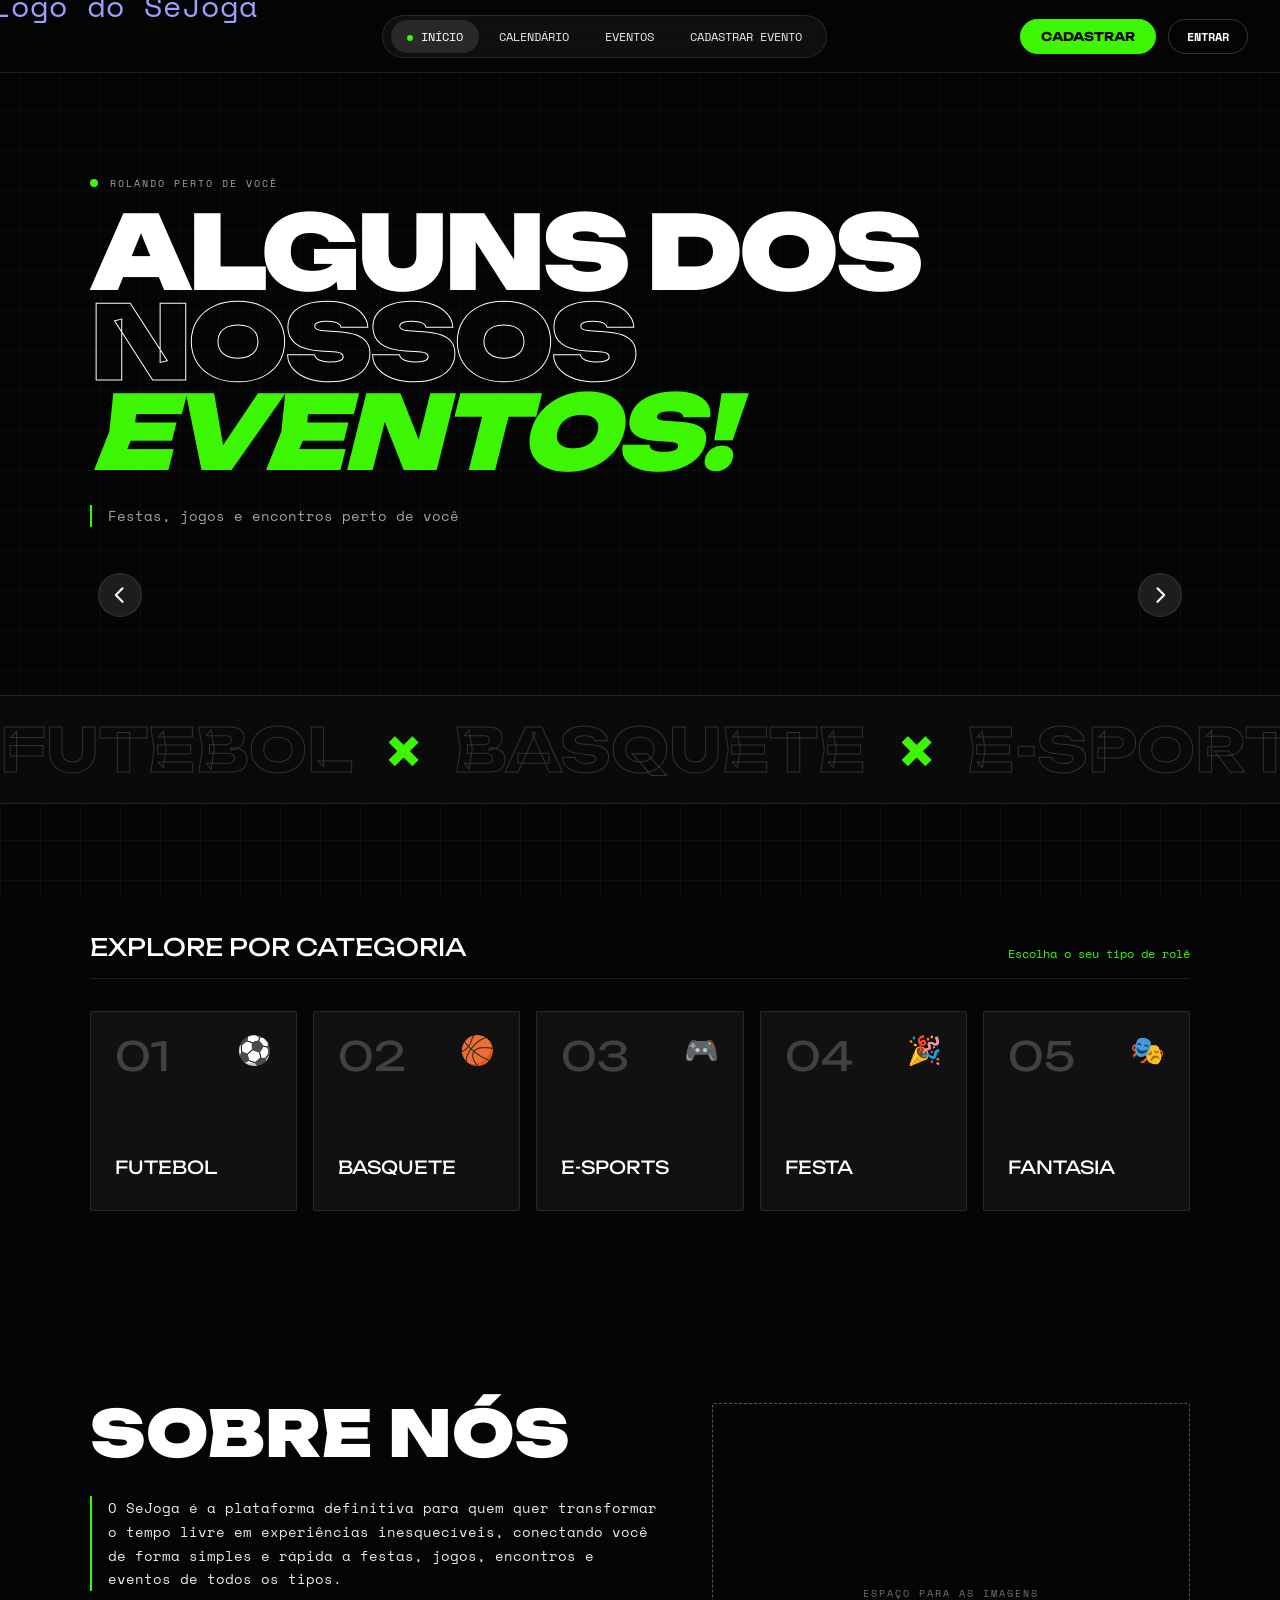
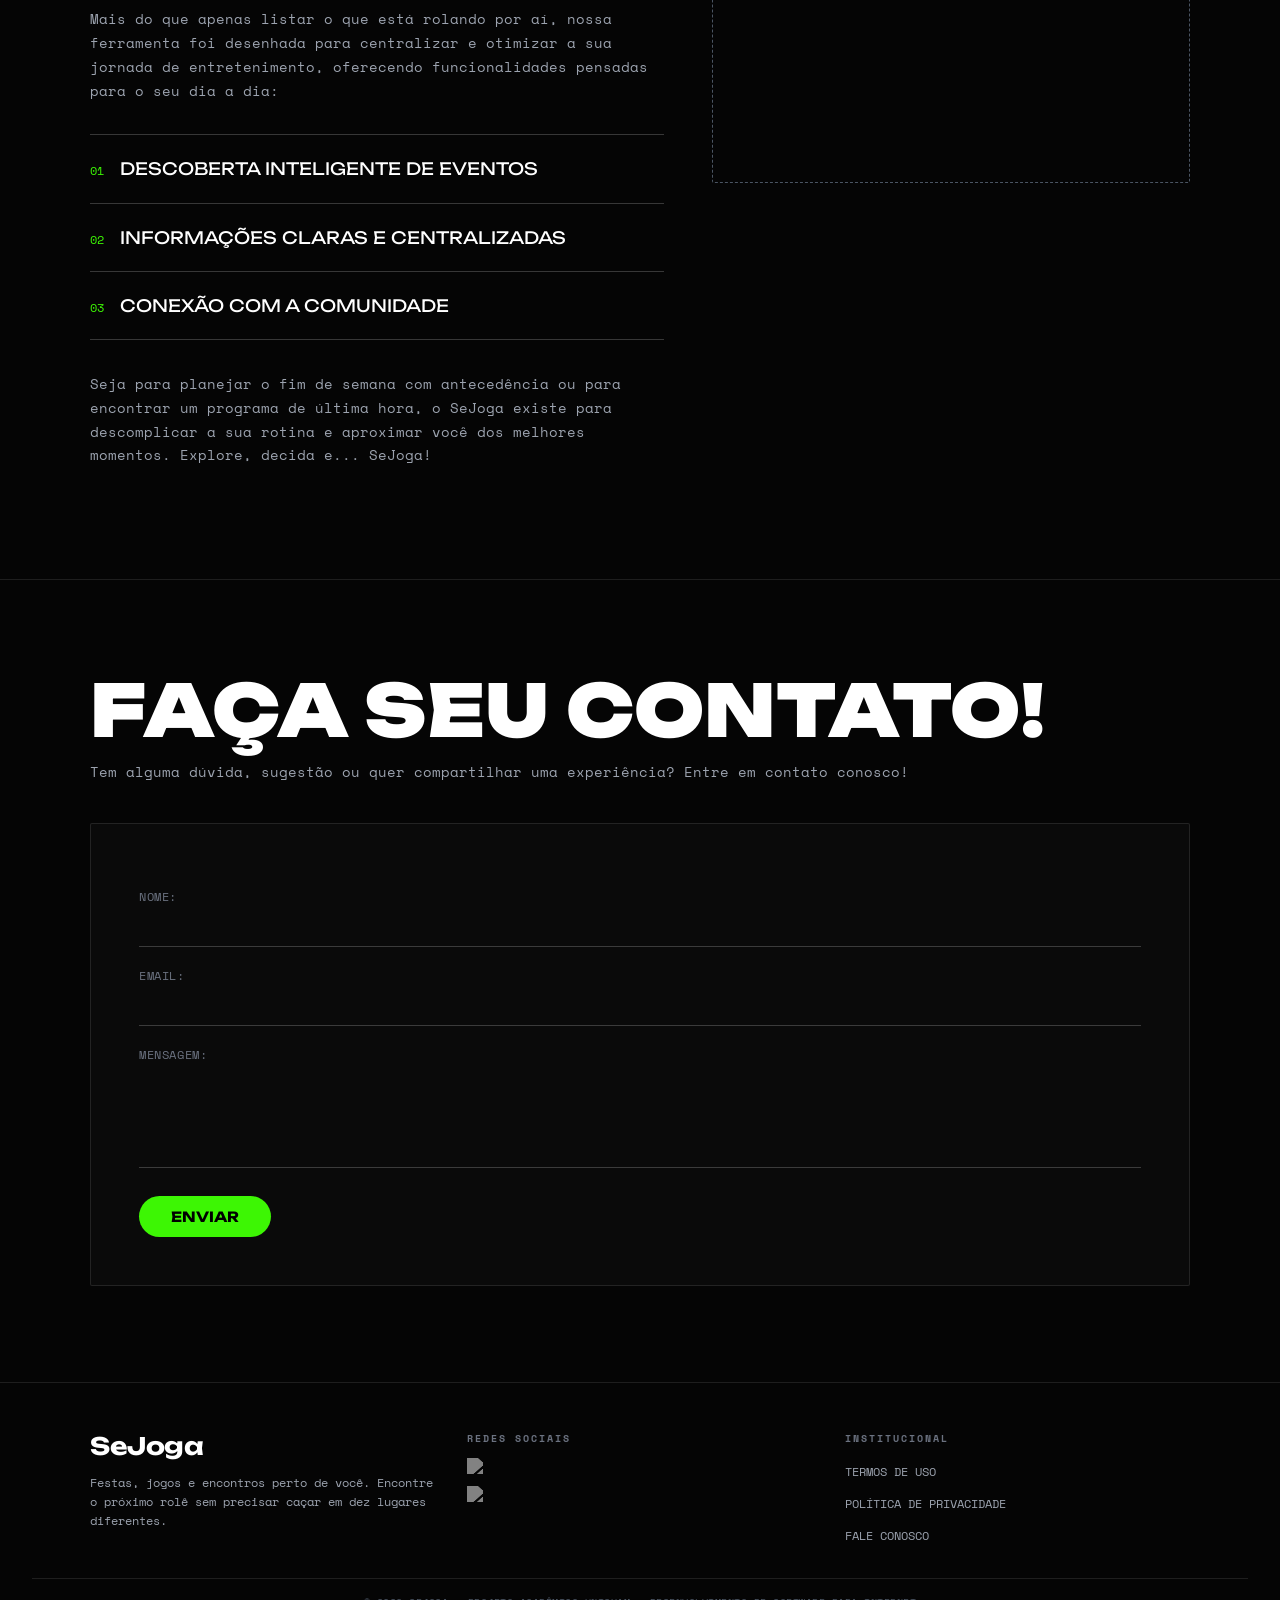
==== index.html @ e760cb9f "First commit" ====
<!DOCTYPE html>
<html lang="pt-BR">
<head>
    <meta charset="UTF-8">
    <meta name="viewport" content="width=device-width, initial-scale=1.0">
    <!-- Fontes do Design System: Unbounded (títulos) e Space Mono (texto) -->
    <link rel="preconnect" href="https://fonts.googleapis.com">
    <link rel="preconnect" href="https://fonts.gstatic.com" crossorigin>
    <link href="https://fonts.googleapis.com/css2?family=Space+Mono:ital,wght@0,400;0,700;1,400&family=Unbounded:wght@400;700;900&display=swap" rel="stylesheet">
    <link rel="stylesheet" href="css/style.css">
    <link rel="icon" href="assets/logo/favicon-sj.png" type="image/png">
    <!-- tema.js no <head>: aplica o tema escolhido antes da página aparecer -->
    <script src="js/tema.js"></script>
    <title>SeJoga</title>
</head>
<body>

<!-- CABEÇALHO — o mesmo em todas as páginas -->
<header class="cabecalho">

    <a href="index.html" class="logo">
        <img src="assets/logo/logo.png" alt="Logo do SeJoga">
    </a>

    <nav class="menu" aria-label="Principal">
        <ul class="menu">
            <li><a href="index.html" class="ativo" aria-current="page">Início</a></li>
            <li><a href="calendario.html">Calendário</a></li>
            <li><a href="eventos.html" data-precisa-login>Eventos</a></li>
            <li><a href="cadastro-evento.html" data-precisa-login>Cadastrar Evento</a></li>
        </ul>
    </nav>

    <!-- Visitante: estes dois botões. Logado: o cabecalho.js esconde
         os dois e monta o sininho e o menu do usuário no lugar. -->
    <div class="acoes-cabecalho">
        <a href="cadastro.html" class="botao-cadastro" data-sessao="deslogado">Cadastrar</a>
        <a href="login.html" class="botao-entrar" data-sessao="deslogado">Entrar</a>
    </div>

</header>

<main>

    <!-- 1. EVENTOS — agora a primeira coisa que se vê -->
    <section class="secao-eventos">

        <div class="titulo-secao">
            <!-- Sobretítulo do DS: o ponto verde pulsa como "ao vivo" -->
            <span class="sobretitulo">
                <span class="ponto-pulso" aria-hidden="true"></span>
                Rolando perto de você
            </span>
            <!-- .contorno = palavra vazada; .destaque = palavra no acento -->
            <h1>Alguns dos <span class="contorno">nossos</span> <span class="destaque">eventos!</span></h1>
            <p class="subtitulo">Festas, jogos e encontros perto de você</p>
        </div>

        <div class="carrossel-eventos">
            <button class="seta seta-esquerda" aria-label="Evento anterior">
                <svg viewBox="0 0 24 24" aria-hidden="true">
                    <path d="M15 4 L7 12 L15 20" fill="none" stroke="currentColor" stroke-width="2.5" stroke-linecap="round" stroke-linejoin="round"/>
                </svg>
            </button>

            <!-- Os cards são montados pelo js/home/destaques.js,
                 a partir da lista única do js/eventos.js. -->
            <div class="trilho-eventos"></div>

            <button class="seta seta-direita" aria-label="Próximo evento">
                <svg viewBox="0 0 24 24" aria-hidden="true">
                    <path d="M9 4 L17 12 L9 20" fill="none" stroke="currentColor" stroke-width="2.5" stroke-linecap="round" stroke-linejoin="round"/>
                </svg>
            </button>
        </div>
    </section>


    <!-- FAIXA ROLANTE (marquee do Design System). Só decoração:
         aria-hidden esconde do leitor de tela, que leria as palavras
         duas vezes. O conteúdo está REPETIDO de propósito — o CSS
         anda metade da largura e recomeça, e como as duas metades
         são iguais, o recomeço fica invisível. -->
    <div class="faixa-rolante" aria-hidden="true">
        <div class="faixa-rolante-trilho">
            <span>Futebol</span><span class="faixa-x">×</span>
            <span>Basquete</span><span class="faixa-x">×</span>
            <span>E-sports</span><span class="faixa-x">×</span>
            <span>Festa</span><span class="faixa-x">×</span>
            <span>Fantasia</span><span class="faixa-x">×</span>
            <span>Futebol</span><span class="faixa-x">×</span>
            <span>Basquete</span><span class="faixa-x">×</span>
            <span>E-sports</span><span class="faixa-x">×</span>
            <span>Festa</span><span class="faixa-x">×</span>
            <span>Fantasia</span><span class="faixa-x">×</span>
        </div>
    </div>


    <!-- 2. CATEGORIAS — cada cartão abre a página Eventos já filtrada.
         data-precisa-login: visitante recebe o convite de login e,
         depois de entrar, cai direto na categoria que escolheu. -->
    <section class="secao-categorias">

        <div class="titulo-secao">
            <h2>Explore por categoria</h2>
            <p class="subtitulo">Escolha o seu tipo de rolê</p>
        </div>

        <ul class="grade-categorias">
            <li>
                <a href="eventos.html?categoria=futebol" class="cartao-categoria" data-precisa-login>
                    <span class="icone-categoria" aria-hidden="true">⚽</span>
                    <strong>Futebol</strong>
                    <span class="qtd-categoria" data-contar-categoria="futebol"></span>
                </a>
            </li>
            <li>
                <a href="eventos.html?categoria=basquete" class="cartao-categoria" data-precisa-login>
                    <span class="icone-categoria" aria-hidden="true">🏀</span>
                    <strong>Basquete</strong>
                    <span class="qtd-categoria" data-contar-categoria="basquete"></span>
                </a>
            </li>
            <li>
                <a href="eventos.html?categoria=e-sport" class="cartao-categoria" data-precisa-login>
                    <span class="icone-categoria" aria-hidden="true">🎮</span>
                    <strong>E-sports</strong>
                    <span class="qtd-categoria" data-contar-categoria="e-sport"></span>
                </a>
            </li>
            <li>
                <a href="eventos.html?categoria=festa" class="cartao-categoria" data-precisa-login>
                    <span class="icone-categoria" aria-hidden="true">🎉</span>
                    <strong>Festa</strong>
                    <span class="qtd-categoria" data-contar-categoria="festa"></span>
                </a>
            </li>
            <li>
                <a href="eventos.html?categoria=fantasia" class="cartao-categoria" data-precisa-login>
                    <span class="icone-categoria" aria-hidden="true">🎭</span>
                    <strong>Fantasia</strong>
                    <span class="qtd-categoria" data-contar-categoria="fantasia"></span>
                </a>
            </li>
        </ul>
    </section>


    <!-- 3. SOBRE NÓS — texto à esquerda, imagens à direita -->
    <section class="secao-sobre">
        <div class="sobre-conteudo">

            <div class="sobre-texto">
                <h2>Sobre Nós</h2>
                <p>O SeJoga é a plataforma definitiva para quem quer transformar o tempo livre em experiências inesquecíveis, conectando você de forma simples e rápida a festas, jogos, encontros e eventos de todos os tipos.</p>
                <p>Mais do que apenas listar o que está rolando por aí, nossa ferramenta foi desenhada para centralizar e otimizar a sua jornada de entretenimento, oferecendo funcionalidades pensadas para o seu dia a dia:</p>
                <ul>
                    <li tabindex="0">
                        <strong>Descoberta Inteligente de Eventos</strong>
                        <span>Navegue por um catálogo completo e atualizado em tempo real. Filtre as opções por categoria (como festas, campeonatos ou encontros), localização e data para encontrar exatamente o que combina com o seu estilo.</span>
                    </li>
                    <li tabindex="0">
                        <strong>Informações Claras e Centralizadas</strong>
                        <span>Diga adeus à maratona de buscas em diferentes redes sociais. Reunimos em um só lugar tudo o que você precisa saber: horários, locais, descrições detalhadas, atrações e links diretos para ingressos ou inscrições.</span>
                    </li>
                    <li tabindex="0">
                        <strong>Conexão com a Comunidade</strong>
                        <span>Encontre eventos que conversam com os seus interesses e descubra o que o seu grupo ou a sua região estão movimentando.</span>
                    </li>
                </ul>
                <p>Seja para planejar o fim de semana com antecedência ou para encontrar um programa de última hora, o SeJoga existe para descomplicar a sua rotina e aproximar você dos melhores momentos. Explore, decida e... SeJoga!</p>
            </div>

            <!-- ESPAÇO DAS IMAGENS. Enquanto estiver vazio, o CSS desenha
                 uma moldura tracejada (seletor :empty). Para usar, coloque
                 as imagens aqui dentro, por exemplo:
                 <img src="assets/sobre/sobre-1.png" alt="Descreva a imagem">
                 A moldura some sozinha. Atenção: para o :empty funcionar,
                 não pode haver NADA entre as tags, nem espaço. -->
            <div class="sobre-midia"></div>

        </div>
    </section>


    <!-- 4. CONTATO -->
    <section class="secao-contato">
        <h2>Faça seu contato!</h2>
        <p>Tem alguma dúvida, sugestão ou quer compartilhar uma experiência? Entre em contato conosco!</p>
        <form id="form-contato" action="#" method="post">
            <label for="nome">Nome:</label>
            <input type="text" id="nome" name="nome" required>

            <label for="email">Email:</label>
            <input type="email" id="email" name="email" required>

            <label for="mensagem">Mensagem:</label>
            <textarea id="mensagem" name="mensagem" rows="4" required></textarea>

            <button type="submit">Enviar</button>
            <p class="aviso-form" id="aviso-form" role="status"></p>
        </form>
    </section>
</main>

<footer class="rodape">
    <div class="rodape-conteudo">
        <div class="rodape-coluna">
            <h3>SeJoga</h3>
            <p>Festas, jogos e encontros perto de você. Encontre o próximo rolê sem precisar caçar em dez lugares diferentes.</p>
        </div>

        <nav class="rodape-coluna">
            <h3>Redes Sociais</h3>
            <ul>
                <li>
                    <a href="https://www.instagram.com/se.jogaaa/">
                        <img src="img/icons/instagram.png" alt="Instagram">
                    </a>
                </li>
                <li>
                    <a href="https://x.com/sejogaaaa">
                        <img src="img/icons/twitter.png" alt="Twitter">
                    </a>
                </li>
            </ul>
        </nav>

        <nav class="rodape-coluna">
            <h3>Institucional</h3>
            <ul>
                <li><a href="#">Termos de Uso</a></li>
                <li><a>Política de Privacidade</a></li>
                <li><a href="#">Fale Conosco</a></li>
            </ul>
        </nav>
    </div>

    <div class="rodape-base">
        <p>© 2026 SeJoga — Projeto acadêmico UNISUAM · Desenvolvimento de Software para Internet</p>
    </div>
</footer>

<!-- Confirmação do formulário de contato. O convite de login
     (#modal-conta) não precisa estar aqui: o auth.js cria sozinho. -->
<div class="modal" id="modal-contato">
    <div class="modal-caixa" role="dialog" aria-modal="true" aria-labelledby="modal-contato-titulo">
        <button type="button" class="modal-fechar" aria-label="Fechar">&times;</button>
        <h2 id="modal-contato-titulo">Mensagem enviada!</h2>
        <p id="modal-contato-texto"></p>

        <div class="modal-acoes">
            <!-- data-fechar-modal: o ui.js fecha o modal ao clicar -->
            <button type="button" class="botao-cadastro" data-fechar-modal>OK</button>
        </div>
    </div>
</div>

<!-- A ordem importa: cada arquivo usa funções dos anteriores.
     O destaques.js monta os cards que o carrossel.js precisa encontrar. -->
<script src="js/storage.js"></script>
<script src="js/ui.js"></script>
<script src="js/auth.js"></script>
<script src="js/eventos.js"></script>
<script src="js/cabecalho.js"></script>
<script src="js/home/destaques.js"></script>
<script src="js/home/carrossel.js"></script>
<script src="js/home/contato.js"></script>
</body>
</html>
---- css/style.css ----
/* ============================================
   SEJOGA — Estilos globais
   Design System aplicado: YOZELEN (creative-event-13).
   Fundo quase preto, um único acento neon (#3DF604), títulos em
   Unbounded (display, caixa alta) e texto em Space Mono (mono).
   Cantos quase retos (2px) em blocos e "pílulas" em botões.
   Toda página importa este arquivo.
   ============================================ */

/* RESET — zera as opiniões padrão do navegador */
* {
    margin: 0;
    padding: 0;
    box-sizing: border-box;
}

/* TOKENS — todas as cores, fontes e raios do site moram aqui.
   :root significa "o topo do documento", então estas variáveis
   ficam disponíveis em qualquer regra de qualquer arquivo.

   O Design System é escuro, então o :root guarda o TEMA ESCURO,
   que é o padrão. O tema claro (Desafio Plus) só troca os valores
   lá embaixo, em html[data-tema="claro"]. Nenhuma regra usa cor
   fixa: por isso a troca de tema funciona no site inteiro. */
:root {
    /* Acento — a única cor "de marca" do DS */
    --acento:          #3DF604;   /* preenchimentos: botões, hover, seleção */
    --acento-texto:    #3DF604;   /* o acento usado como COR DE TEXTO */
    --sobre-acento:    #000000;   /* texto em cima do acento */

    /* Superfícies — a elevação é dada pela claridade, não por sombra */
    --fundo:            #050505;  /* página */
    --faixa:            #0A0A0A;  /* faixas, modais, formulários */
    --superficie:       #111111;  /* cards */
    --superficie-hover: #1A1A1A;  /* card com o mouse em cima */

    /* Texto */
    --texto-forte:   #FFFFFF;     /* títulos */
    --texto:         #EAEAEA;     /* corpo */
    --texto-suave:   #9CA3AF;     /* parágrafos secundários, legendas */
    --texto-apagado: #6B7280;     /* rótulos, ícones */
    --texto-mudo:    #4B5563;     /* avisos legais */

    /* Linhas e vidro */
    --borda:       rgba(255, 255, 255, 0.10);
    --borda-forte: rgba(255, 255, 255, 0.20);
    --grafite:     #333333;       /* contorno de texto, barra de rolagem */
    --vidro:       rgba(255, 255, 255, 0.05);
    --vidro-forte: rgba(255, 255, 255, 0.10);
    --grade:       rgba(255, 255, 255, 0.03);  /* linhas da textura de fundo */

    /* "Inverso": o hover do botão principal e dos chips.
       No escuro é branco; no claro, preto. */
    --inverso:       #FFFFFF;
    --sobre-inverso: #000000;

    /* Véu por cima das fotos de fundo, para o texto aparecer */
    --veu-topo:  rgba(5, 5, 5, 0.78);
    --veu-base:  rgba(5, 5, 5, 0.96);

    /* Sinalização de evento — as 4 cores de status.
       O verde de "disponível" é o próprio acento do DS. */
    --status-disponivel: #3DF604;
    --status-perto:      #FACC15;   /* amarelo */
    --status-esgotado:   #FF5A5A;   /* vermelho */
    --status-realizado:  #6B7280;   /* cinza */

    /* Tipografia */
    --fonte-display: 'Unbounded', 'Arial Black', sans-serif;
    --fonte-texto:   'Space Mono', ui-monospace, 'Courier New', monospace;

    /* Raios: 2px nos blocos, pílula nos botões */
    --raio:        2px;
    --raio-pilula: 999px;

    /* Textura quadriculada do DS (linhas de 1px a cada 40px).
       Guardada numa variável porque é usada em várias seções,
       sempre como PRIMEIRA camada do background-image. */
    --textura-grade:
        linear-gradient(to right, var(--grade) 1px, transparent 1px),
        linear-gradient(to bottom, var(--grade) 1px, transparent 1px);

    /* Camada que tira a cor das fotos de fundo (o "saturate-0" do DS).
       Sozinha é só preto; o truque é o background-blend-mode:
       saturation nela, que pega a saturação do preto (zero) e aplica
       na foto de baixo — a foto fica em preto e branco. Assim as
       fotos roxas não brigam com o acento verde. */
    --tira-cor: linear-gradient(#000000, #000000);

    /* Pede ao navegador os controles nativos escuros: barra de
       rolagem, calendário do campo de data, caixas de marcar. */
    color-scheme: dark;
}

html {
    scroll-behavior: smooth;
}

body {
    background-color: var(--fundo);
    background-image: var(--textura-grade);
    background-size: 40px 40px;
    background-attachment: fixed;
    color: var(--texto);
    font-family: var(--fonte-texto);
    -webkit-font-smoothing: antialiased;
}

/* Botões e campos não herdam a fonte sozinhos: forçamos aqui
   uma vez só, em vez de repetir em cada regra. */
button, input, textarea, select {
    font-family: inherit;
}

/* Seleção de texto e barra de rolagem no acento, como no DS. */
::selection {
    background-color: var(--acento);
    color: var(--sobre-acento);
}

::-webkit-scrollbar { width: 6px; }
::-webkit-scrollbar-track { background: var(--fundo); }
::-webkit-scrollbar-thumb { background: var(--grafite); border-radius: 3px; }
::-webkit-scrollbar-thumb:hover { background: var(--acento); }

/* Foco visível para quem navega pelo teclado — o DS não define,
   então usamos o acento para manter a identidade. */
:focus-visible {
    outline: 2px solid var(--acento);
    outline-offset: 2px;
}


/* ===== PEÇAS REUTILIZÁVEIS DO DS ===== */

/* Sobretítulo: texto minúsculo, espaçado, com o ponto que pulsa
   (o "System Online" do DS). */
.sobretitulo {
    display: inline-flex;
    align-items: center;
    gap: 12px;
    margin-bottom: 16px;
    font-size: 10px;
    text-transform: uppercase;
    letter-spacing: 0.2em;
    color: var(--texto-suave);
}

.ponto-pulso {
    width: 8px;
    height: 8px;
    border-radius: 50%;
    background-color: var(--acento);
    animation: pulso 2s cubic-bezier(0.4, 0, 0.6, 1) infinite;
}

@keyframes pulso {
    50% { opacity: 0.5; }
}

/* Palavra só com o contorno (o "Design" vazado do hero do DS). */
.contorno {
    color: transparent;
    -webkit-text-stroke: 1px var(--texto-forte);
}

/* Palavra no acento, em itálico. */
.destaque {
    color: var(--acento-texto);
    font-style: italic;
    padding-right: 0.15em;   /* o itálico "sai" da caixa; isto compensa */
}


/* ===== CABEÇALHO ===== */
/* Vidro escuro: o conteúdo passa por baixo desfocado. */
.cabecalho {
    display: flex;
    justify-content: space-between;  /* logo na esquerda, botões na direita */
    align-items: center;
    gap: 16px;
    background-color: rgba(5, 5, 5, 0.72);
    backdrop-filter: blur(12px);
    -webkit-backdrop-filter: blur(12px);
    border-bottom: 1px solid var(--borda);
    padding: 8px 32px;
    position: sticky;
    top: 0;
    z-index: 50;
}

.acoes-cabecalho {
    display: flex;
    align-items: center;   /* sem isto os itens esticam até a altura do mais alto */
    gap: 12px;
}

.logo {
    display: flex;
    align-items: center;
    text-decoration: none;
}

/* O PNG da logo tem muita margem transparente; o scale compensa. */
.logo img {
    height: 56px;
    width: auto;
    display: block;
    transform: scale(1.9);
}

/* A classe .menu está no <nav> E no <ul>. As regras de layout valem
   para os dois; a "pílula de vidro" só para o <ul>, senão teríamos
   uma pílula dentro da outra. */
.menu {
    display: flex;
    list-style: none;   /* tira as bolinhas da lista */
}

ul.menu {
    gap: 4px;
    padding: 4px 8px;
    background-color: var(--vidro);
    backdrop-filter: blur(12px);
    -webkit-backdrop-filter: blur(12px);
    border: 1px solid var(--borda);
    border-radius: var(--raio-pilula);
}

.menu a {
    display: block;
    padding: 8px 16px;
    border-radius: var(--raio-pilula);
    color: var(--texto);
    font-size: 12px;
    text-transform: uppercase;
    text-decoration: none;
    white-space: nowrap;
    transition: background-color 0.15s, color 0.15s;
}

/* Página atual: vidro mais forte e um pontinho no acento. */
.menu a.ativo {
    background-color: var(--vidro-forte);
    color: var(--texto-forte);
}

.menu a.ativo::before {
    content: "";
    display: inline-block;
    width: 6px;
    height: 6px;
    margin-right: 8px;
    border-radius: 50%;
    background-color: var(--acento);
    vertical-align: middle;
}

/* Hover do DS: a pílula enche de acento. */
.menu a:hover {
    background-color: var(--acento);
    color: var(--sobre-acento);
}

.menu a:hover::before {
    background-color: var(--sobre-acento);
}


/* ===== BOTÕES ===== */

/* "Outline CTA" do DS: pílula vazada que enche de acento no hover. */
.botao-entrar {
    display: inline-flex;
    align-items: center;
    justify-content: center;
    gap: 8px;
    padding: 8px 18px;
    border: 1px solid var(--borda-forte);
    border-radius: var(--raio-pilula);
    background-color: transparent;
    color: var(--texto-forte);
    font-size: 12px;
    font-weight: bold;
    text-transform: uppercase;
    text-decoration: none;
    cursor: pointer;
    transition: background-color 0.15s, color 0.15s, border-color 0.15s;
}

.botao-entrar:hover {
    background-color: var(--acento);
    border-color: var(--acento);
    color: var(--sobre-acento);
}

/* "Primary" do DS: pílula cheia de acento, fonte display, e no
   hover vira branca (o "inverso"). */
.botao-cadastro {
    display: inline-flex;
    align-items: center;
    justify-content: center;
    gap: 8px;
    padding: 9px 20px;
    border: 1px solid var(--acento);
    border-radius: var(--raio-pilula);
    background-color: var(--acento);
    color: var(--sobre-acento);
    font-family: var(--fonte-display);
    font-size: 12px;
    font-weight: 700;
    text-transform: uppercase;
    text-decoration: none;
    cursor: pointer;
    transition: background-color 0.15s, border-color 0.15s, color 0.15s;
}

.botao-cadastro:hover {
    background-color: var(--inverso);
    border-color: var(--inverso);
    color: var(--sobre-inverso);
}

/* O botão de envio dos formulários é o "Primary" em tamanho cheio.
   Uma regra só para contato, login, cadastro e perfil. */
.secao-contato button,
.caixa-login button,
.caixa-cadastro button[type="submit"] {
    align-self: flex-start;
    margin-top: 24px;
    padding: 12px 32px;
    border: none;
    border-radius: var(--raio-pilula);
    background-color: var(--acento);
    color: var(--sobre-acento);
    font-family: var(--fonte-display);
    font-size: 14px;
    font-weight: 700;
    text-transform: uppercase;
    cursor: pointer;
    transition: background-color 0.15s, color 0.15s;
}

.secao-contato button:hover,
.caixa-login button:hover,
.caixa-cadastro button[type="submit"]:hover {
    background-color: var(--inverso);
    color: var(--sobre-inverso);
}


/* ===== CAMPOS NO ESTILO DO DS =====
   O DS usa campos "sublinhados": sem caixa, só uma linha embaixo
   que acende no acento quando o campo recebe foco. Uma regra só
   para todos os formulários do site. */
.secao-contato input,
.secao-contato textarea,
.caixa-login input,
.caixa-cadastro input,
.busca-topo input,
.faixa-preco input {
    width: 100%;
    padding: 8px 0;
    border: none;
    border-bottom: 1px solid var(--borda-forte);
    border-radius: 0;
    background-color: transparent;
    color: var(--texto-forte);
    font-size: 14px;
    transition: border-color 0.15s;
}

.secao-contato textarea {
    resize: none;
}

.secao-contato input:focus,
.secao-contato textarea:focus,
.caixa-login input:focus,
.caixa-cadastro input:focus,
.busca-topo input:focus,
.faixa-preco input:focus {
    outline: none;                        /* a linha no acento já mostra o foco */
    border-bottom-color: var(--acento);
}

::placeholder {
    color: var(--texto-mudo);
    opacity: 1;
}

/* Rótulo dos campos: pequeno, caixa alta, cinza — igual ao DS. */
.secao-contato label,
.caixa-login label,
.caixa-cadastro label {
    margin-top: 16px;
    font-size: 12px;
    text-transform: uppercase;
    letter-spacing: 0.05em;
    color: var(--texto-apagado);
}


/* ===== CABEÇALHO DE SEÇÃO ===== */
/* O padrão do DS: título à esquerda, etiqueta no acento à direita,
   e uma linha fina embaixo. */
.titulo-secao {
    display: flex;
    align-items: flex-end;
    justify-content: space-between;
    flex-wrap: wrap;
    gap: 8px 24px;
    padding-bottom: 16px;
    border-bottom: 1px solid var(--borda);
}

.titulo-secao h2 {
    font-family: var(--fonte-display);
    font-weight: 400;
    font-size: 24px;
    text-transform: uppercase;
    color: var(--texto-forte);
}

.titulo-secao .subtitulo {
    font-size: 12px;
    color: var(--acento-texto);
}


/* =====  SEÇÃO EVENTOS (o "hero" da home) ===== */

/* Várias camadas de fundo. A PRIMEIRA da lista fica POR CIMA:
   textura quadriculada > véu escuro > foto. */
.secao-eventos {
    padding: 96px 32px 96px;
    background-image: var(--textura-grade),
                      linear-gradient(var(--veu-topo), var(--veu-base)),
                      var(--tira-cor),
                      url("../assets/backgrounds/fundo-eventos.jpg");
    background-size: 40px 40px, 40px 40px, cover, cover, cover;
    background-blend-mode: normal, normal, normal, saturation, normal;
    background-position: center;
    background-attachment: fixed;
}

.secao-eventos .titulo-secao,
.secao-eventos .carrossel-eventos {
    max-width: 1100px;
    margin-left: auto;
    margin-right: auto;
}

/* No hero o título não tem a linha do cabeçalho de seção. */
.secao-eventos .titulo-secao {
    display: block;
    border-bottom: none;
    margin-bottom: 48px;
}

/* Heading 1 do DS: Unbounded 900, caixa alta, entrelinha apertada.
   clamp(mínimo, ideal, máximo): cresce com a tela sem media query. */
.secao-eventos .titulo-secao h1 {
    font-family: var(--fonte-display);
    font-weight: 900;
    font-size: clamp(2.5rem, 8vw, 6.5rem);
    line-height: 0.88;
    letter-spacing: -0.04em;
    text-transform: uppercase;
    color: var(--texto-forte);
}

/* Parágrafo de apoio: linha no acento à esquerda. */
.secao-eventos .subtitulo {
    max-width: 380px;
    margin-top: 28px;
    padding-left: 16px;
    border-left: 2px solid var(--acento);
    color: var(--texto-suave);
    font-size: 14px;
    line-height: 1.6;
}


/* ===== FAIXA ROLANTE (marquee do DS) ===== */
/* O conteúdo está DUAS vezes no HTML. A animação anda metade da
   largura (-50%) e recomeça: como a segunda metade é igual à
   primeira, o recomeço não aparece — parece infinito. */
.faixa-rolante {
    overflow: hidden;
    padding: 16px 0;
    background-color: var(--faixa);
    border-top: 1px solid var(--borda);
    border-bottom: 1px solid var(--borda);
}

.faixa-rolante-trilho {
    display: flex;
    width: max-content;
    animation: rolar 20s linear infinite;
}

/* Espaço com padding-right, e não com gap: com gap a largura total
   teria um espaço a menos que o dobro da metade, e o recomeço da
   animação daria um "pulinho" visível. */
.faixa-rolante span {
    padding-right: 32px;
    font-family: var(--fonte-display);
    font-weight: 700;
    font-size: clamp(2.25rem, 5vw, 3.75rem);
    text-transform: uppercase;
    white-space: nowrap;
    color: transparent;
    -webkit-text-stroke: 1px var(--grafite);
}

.faixa-rolante .faixa-x {
    color: var(--acento-texto);
    -webkit-text-stroke: 0;
}

@keyframes rolar {
    from { transform: translateX(0); }
    to   { transform: translateX(-50%); }
}

/* Quem pediu menos movimento no sistema vê a faixa parada. */
@media (prefers-reduced-motion: reduce) {
    .faixa-rolante-trilho,
    .ponto-pulso {
        animation: none;
    }
}


/* ===== CARROSSEL DE EVENTOS ===== */
.carrossel-eventos {
    position: relative;
}

.trilho-eventos {
    display: flex;
    gap: 20px;
    overflow-x: auto;
    scroll-snap-type: x mandatory;
    scroll-behavior: smooth;
    padding: 4px 0;
    scrollbar-width: none; /* Firefox */
}

.trilho-eventos::-webkit-scrollbar {
    display: none; /* Chrome, Safari e Opera */
}

.trilho-eventos .card-evento {
    flex: 0 0 70%;
    scroll-snap-align: center;
    transform: scale(0.9);
    opacity: 0.4;
    transition: transform 0.35s, opacity 0.35s, border-color 0.35s;
}

.trilho-eventos .card-evento.ativo {
    transform: scale(1);
    opacity: 1;
    border-color: var(--acento);
}

.trilho-eventos .card-evento:first-child {
    margin-left: 15%;
}

.trilho-eventos .card-evento:last-child {
    margin-right: 15%;
}


/* ===== SETAS ===== */
/* "Glass Icon" do DS: círculo de vidro que enche de acento. */
.seta {
    position: absolute;
    top: 50%;
    transform: translateY(-50%);
    z-index: 2;
    display: flex;
    align-items: center;
    justify-content: center;
    width: 44px;
    height: 44px;
    border: 1px solid var(--borda);
    border-radius: 50%;
    background-color: var(--vidro-forte);
    backdrop-filter: blur(8px);
    -webkit-backdrop-filter: blur(8px);
    color: var(--texto-forte);
    cursor: pointer;
    transition: background-color 0.15s, color 0.15s;
}

.seta svg {
    width: 20px;
    height: 20px;
}

.seta:hover {
    background-color: var(--acento);
    border-color: var(--acento);
    color: var(--sobre-acento);
}

.seta-esquerda {
    left: 8px;
}

.seta-direita {
    right: 8px;
}


/* ===== CARD DE EVENTO (carrossel da home) ===== */

.card-evento {
    background-color: var(--superficie);
    border: 1px solid var(--borda);
    border-radius: var(--raio);
    padding: 32px;
    display: flex;
    flex-direction: column;
    gap: 8px;
}

/* "Kicker" do DS: a categoria em cima do título, no acento. */
.categoria {
    color: var(--acento-texto);
    font-size: 12px;
    font-weight: bold;
    letter-spacing: 0.1em;
    text-transform: uppercase;
}

.card-evento .titulo {
    font-family: var(--fonte-display);
    font-weight: 400;
    font-size: 30px;
    line-height: 1.1;
    text-transform: uppercase;
    color: var(--texto-forte);
}

/* Linha de metadados: caixa alta, negrito, cinza. */
.local, .data {
    color: var(--texto-apagado);
    font-size: 12px;
    font-weight: bold;
    letter-spacing: 0.05em;
    text-transform: uppercase;
}

.descricao {
    color: var(--texto-suave);
    font-size: 14px;
    line-height: 1.6;
}

.card-evento .descricao {
    margin-top: 8px;
}

/* flex-wrap: em card estreito (busca com filtros ao lado) o selo
   desce para a linha de baixo em vez de vazar para fora do card. */
.rodape-card {
    display: flex;
    flex-wrap: wrap;
    justify-content: space-between;
    align-items: center;
    gap: 10px;
    margin-top: 16px;
    padding-top: 16px;
    border-top: 1px solid var(--borda);
}

.preco {
    font-family: var(--fonte-display);
    font-weight: 700;
    color: var(--texto-forte);
    white-space: nowrap;          /* "R$ 40,00" nunca quebra no meio */
}


/* ===== SELOS DE STATUS ===== */
/* A cor do selo é CALCULADA pelo eventos.js (calcularStatusEvento)
   — nunca escrita à mão no HTML, senão desatualiza.

   No estilo do DS o selo é uma pílula vazada: a borda e o texto
   usam currentColor, então basta definir "color" em cada status e
   borda + bolinha acompanham sozinhas. */

.selo-disponivel,
.selo-perto,
.selo-esgotado,
.selo-realizado {
    display: inline-flex;
    align-items: center;
    gap: 6px;
    padding: 3px 10px;
    border: 1px solid currentColor;
    border-radius: var(--raio-pilula);
    font-size: 10px;
    font-weight: bold;
    letter-spacing: 0.1em;
    text-transform: uppercase;
    white-space: nowrap;
}

.selo-disponivel::before,
.selo-perto::before,
.selo-esgotado::before,
.selo-realizado::before {
    content: "";
    width: 6px;
    height: 6px;
    border-radius: 50%;
    background-color: currentColor;
}

.selo-disponivel { color: var(--status-disponivel); }
.selo-perto      { color: var(--status-perto); }
.selo-esgotado   { color: var(--status-esgotado); }
.selo-realizado  { color: var(--status-realizado); }


/* ===== CATEGORIAS (home) ===== */

.secao-categorias {
    padding: 128px 32px 96px;
}

.secao-categorias .titulo-secao {
    max-width: 1100px;
    margin: 0 auto 32px;
}

/* auto-fit + minmax: cinco colunas no computador, e vai quebrando
   sozinho em telas menores — sem precisar de media query.
   counter-reset prepara um contador para numerar os cartões. */
.grade-categorias {
    list-style: none;
    max-width: 1100px;
    margin: 0 auto;
    display: grid;
    grid-template-columns: repeat(auto-fit, minmax(170px, 1fr));
    gap: 16px;
    counter-reset: categoria;
}

/* "Ring tile" do DS: fundo sobe um tom e a borda acende no hover. */
.cartao-categoria {
    position: relative;
    display: flex;
    flex-direction: column;
    align-items: flex-start;
    gap: 8px;
    height: 100%;
    min-height: 200px;
    padding: 24px;
    border-radius: var(--raio);
    border: 1px solid var(--borda);
    background-color: var(--superficie);
    color: var(--texto-forte);
    text-decoration: none;
    counter-increment: categoria;
    transition: background-color 0.15s, border-color 0.15s;
}

/* O numeral "01, 02..." do DS, gerado pelo CSS: nenhum número
   escrito no HTML. decimal-leading-zero põe o zero na frente. */
.cartao-categoria::before {
    content: counter(categoria, decimal-leading-zero);
    font-family: var(--fonte-display);
    font-size: 40px;
    line-height: 1;
    opacity: 0.2;
    transition: opacity 0.15s, color 0.15s;
}

.cartao-categoria:hover,
.cartao-categoria:focus-visible {
    background-color: var(--superficie-hover);
    border-color: var(--acento);
    outline: none;
}

.cartao-categoria:hover::before,
.cartao-categoria:focus-visible::before {
    opacity: 1;
    color: var(--acento-texto);
}

/* O emoji fica no canto, como o ícone dos cards do DS. */
.icone-categoria {
    position: absolute;
    top: 24px;
    right: 24px;
    font-size: 28px;
    line-height: 1;
}

.cartao-categoria strong {
    margin-top: auto;              /* empurra nome e contagem para baixo */
    font-family: var(--fonte-display);
    font-weight: 400;
    font-size: 18px;
    text-transform: uppercase;
}

.qtd-categoria {
    font-size: 12px;
    letter-spacing: 0.05em;
    text-transform: uppercase;
    color: var(--texto-suave);
}


/* ===== SOBRE NÓS ===== */
.secao-sobre {
    padding: 96px 32px;
    background-image: var(--textura-grade),
                      linear-gradient(var(--veu-topo), var(--veu-base)),
                      var(--tira-cor),
                      url("../assets/backgrounds/fundo-sobre.jpg");
    background-size: 40px 40px, 40px 40px, cover, cover, cover;
    background-blend-mode: normal, normal, normal, saturation, normal;
    background-position: center;
    background-attachment: fixed;
}

.sobre-conteudo {
    max-width: 1100px;
    margin: 0 auto;
    display: grid;
    /* minmax(0, ...) deixa as colunas encolherem de verdade;
       sem o 0, um texto comprido pode alargar a coluna. */
    grid-template-columns: minmax(0, 1.2fr) minmax(0, 1fr);
    gap: 48px;
    align-items: start;
}

.secao-sobre h2 {
    font-family: var(--fonte-display);
    font-weight: 900;
    font-size: clamp(2.25rem, 5vw, 4rem);
    line-height: 0.95;
    text-transform: uppercase;
    color: var(--texto-forte);
    margin-bottom: 32px;
}

.secao-sobre p {
    color: var(--texto-suave);
    margin-bottom: 16px;
    line-height: 1.7;
    font-size: 14px;
}

/* O primeiro parágrafo ganha a linha no acento do DS. */
.sobre-texto > p:first-of-type {
    padding-left: 16px;
    border-left: 2px solid var(--acento);
    color: var(--texto);
}

/* A lista vira o "arquivo" do DS: linhas divididas, numeradas,
   que acendem e andam um pouco para a direita no hover. */
.secao-sobre ul {
    list-style: none;
    margin: 32px 0;
    border-top: 1px solid var(--borda-forte);
    counter-reset: recurso;
}

.secao-sobre li {
    padding: 20px 0;
    border-bottom: 1px solid var(--borda-forte);
    line-height: 1.6;
    color: var(--texto-suave);
    cursor: pointer;
    counter-increment: recurso;
    transition: padding-left 0.3s, background-color 0.3s;
}

.secao-sobre li:hover,
.secao-sobre li:focus {
    padding-left: 8px;
    outline: none;
}

.secao-sobre li strong {
    display: flex;
    align-items: baseline;
    gap: 16px;
    font-family: var(--fonte-display);
    font-weight: 400;
    font-size: 17px;
    text-transform: uppercase;
    color: var(--texto-forte);
    transition: color 0.3s;
}

.secao-sobre li strong::before {
    content: counter(recurso, decimal-leading-zero);
    font-family: var(--fonte-texto);
    font-size: 12px;
    color: var(--acento-texto);
}

.secao-sobre li:hover strong,
.secao-sobre li:focus strong {
    color: var(--acento-texto);
}

/* O texto do item abre no hover (ou no foco, para o teclado). */
.secao-sobre li span {
    display: block;
    overflow: hidden;
    max-height: 0;
    opacity: 0;
    font-size: 13px;
    transition: max-height 0.35s, opacity 0.35s, margin-top 0.35s;
}

.secao-sobre li:hover span,
.secao-sobre li:focus-within span,
.secao-sobre li:focus span {
    max-height: 120px;
    opacity: 1;
    margin-top: 8px;
}

.sobre-midia {
    display: grid;
    gap: 16px;

    /* sticky: a coluna de imagens acompanha a rolagem enquanto o
       texto ao lado ainda está passando. */
    position: sticky;
    top: 110px;
}

.sobre-midia img {
    display: block;
    width: 100%;
    height: auto;
    border-radius: var(--raio);
    border: 1px solid var(--borda);
    /* Filtro do DS: foto em preto e branco, que ganha cor no hover. */
    filter: saturate(0);
    transition: filter 0.7s;
}

.sobre-midia img:hover {
    filter: saturate(1);
}

/* :empty = "não tem NADA dentro". Enquanto não houver imagem, uma
   moldura tracejada mostra onde ela vai. Colocou a imagem, a
   moldura some sozinha — nenhuma linha de CSS precisa mudar. */
.sobre-midia:empty {
    min-height: 380px;
    border: 1px dashed var(--texto-mudo);
    border-radius: var(--raio);
    display: flex;
    align-items: center;
    justify-content: center;
}

.sobre-midia:empty::before {
    content: "Espaço para as imagens";
    color: var(--texto-apagado);
    font-size: 10px;
    letter-spacing: 0.2em;
    text-transform: uppercase;
}


/* ===== CONTATO ===== */

.secao-contato {
    padding: 96px 32px;
    border-top: 1px solid var(--borda);
}

/* Heading de chamada do DS ("Let's make some noise"). */
.secao-contato h2 {
    max-width: 1100px;
    margin: 0 auto 16px;
    font-family: var(--fonte-display);
    font-weight: 900;
    font-size: clamp(2.25rem, 6vw, 4.5rem);
    line-height: 0.95;
    text-transform: uppercase;
    color: var(--texto-forte);
}

.secao-contato > p {
    max-width: 1100px;
    margin: 0 auto 40px;
    color: var(--texto-suave);
    font-size: 14px;
    line-height: 1.6;
}

/* O formulário é a caixa do modal do DS. */
.secao-contato form {
    display: flex;
    flex-direction: column;
    gap: 4px;
    max-width: 1100px;
    margin: 0 auto;
    padding: 48px;
    background-color: var(--faixa);
    border: 1px solid var(--borda);
    border-radius: var(--raio);
}


/* ===== RODAPÉ FINAL ===== */

.rodape {
    border-top: 1px solid var(--borda);
    color: var(--texto-suave);
    padding: 48px 32px 0;
}

.rodape-conteudo {
    max-width: 1100px;
    margin: 0 auto;
    display: grid;
    grid-template-columns: repeat(auto-fit, minmax(220px, 1fr));
    gap: 32px;
    padding-bottom: 32px;
}

/* A primeira coluna leva o nome da marca em fonte display. */
.rodape-coluna:first-child h3 {
    font-family: var(--fonte-display);
    font-size: 24px;
    font-weight: 700;
    letter-spacing: -0.02em;
    text-transform: none;
    color: var(--texto-forte);
    margin-bottom: 12px;
}

.rodape-coluna h3 {
    font-size: 10px;
    letter-spacing: 0.2em;
    text-transform: uppercase;
    color: var(--texto-apagado);
    margin-bottom: 12px;
}

.rodape-coluna a {
    color: var(--texto-suave);
    text-decoration: none;
    font-size: 12px;
    text-transform: uppercase;
    transition: color 0.15s;
}

.rodape-coluna a:hover {
    color: var(--texto-forte);
}

.rodape-coluna p {
    line-height: 1.6;
    font-size: 12px;
    color: var(--texto-suave);
}

.rodape-coluna ul {
    list-style: none;
    display: grid;
    gap: 8px;
}

/* Os ícones são PNG: o filtro os deixa brancos (escuro) e meio
   apagados; no hover acendem. */
.rodape-coluna ul img {
    width: 20px;
    height: 20px;
    display: block;
    filter: brightness(0) invert(1);
    opacity: 0.5;
    transition: opacity 0.15s;
}

.rodape-coluna a:hover img {
    opacity: 1;
}

.rodape-base {
    border-top: 1px solid var(--borda);
    padding: 16px 0;
    text-align: center;
    font-size: 10px;
    letter-spacing: 0.05em;
    text-transform: uppercase;
    color: var(--texto-mudo);
}


/* ===== MODAL ===== */
/* Fundo quase opaco com desfoque forte, caixa escura com borda
   fina e sombra grande — o modal de contato do DS. */

.modal {
    display: none;
    position: fixed;
    inset: 0;
    background-color: rgba(5, 5, 5, 0.95);
    backdrop-filter: blur(24px);
    -webkit-backdrop-filter: blur(24px);
    z-index: 100;
    align-items: center;
    justify-content: center;
    padding: 24px;
}

.modal:target,
.modal.aberto {
    display: flex;
}

.modal-caixa {
    position: relative;
    width: 100%;
    max-width: 480px;
    background-color: var(--faixa);
    border: 1px solid var(--borda);
    border-radius: var(--raio);
    padding: 48px 40px 40px;
    box-shadow: 0 25px 50px -12px rgba(0, 0, 0, 0.6);
    text-align: left;
}

.modal-caixa h2 {
    font-family: var(--fonte-display);
    font-weight: 700;
    font-size: 26px;
    line-height: 1.1;
    text-transform: uppercase;
    color: var(--texto-forte);
    margin-bottom: 20px;
}

.modal-caixa p {
    color: var(--texto-suave);
    font-size: 14px;
    line-height: 1.6;
    margin-bottom: 28px;
    padding-left: 16px;
    border-left: 2px solid var(--acento);
}

.modal-acoes {
    display: flex;
    justify-content: flex-end;
    flex-wrap: wrap;
    gap: 12px;
}

.modal-fechar {
    position: absolute;
    top: 14px;
    right: 18px;
    font-size: 32px;
    line-height: 1;
    color: var(--texto-suave);
    background: none;
    border: none;
    cursor: pointer;
    transition: color 0.15s;
}

.modal-fechar:hover {
    color: var(--acento-texto);
}

.modal-acoes a,
.modal-acoes button {
    display: inline-flex;
}


/* ===== AVISO DO FORMULÁRIO ===== */

.aviso-form {
    margin-top: 16px;
    padding: 12px 16px;
    border-radius: var(--raio);
    font-size: 13px;
    line-height: 1.5;
    display: none;
    background-color: var(--vidro);
    border-left: 2px solid var(--texto-apagado);
    color: var(--texto);
}

.aviso-form.visivel { display: block; }

.aviso-form.sucesso { border-left-color: var(--status-disponivel); }
.aviso-form.erro    { border-left-color: var(--status-esgotado); }


/* ===== CABEÇALHO: ÁREA DE QUEM ESTÁ LOGADO =====
   Montada pelo js/cabecalho.js: sininho + avatar com menu. */

.area-usuario {
    display: flex;
    align-items: center;
    gap: 6px;
}

/* A foto do usuário. Sem foto, o fundo é uma silhueta desenhada
   em SVG e embutida aqui mesmo (data URI) — sem arquivo nenhum.
   Com foto, o JavaScript troca este background. */
.usuario-avatar {
    display: inline-block;
    width: 36px;
    height: 36px;
    flex-shrink: 0;             /* não deixa o círculo achatar */
    border-radius: 50%;
    border: 1px solid var(--borda-forte);
    background-color: var(--superficie-hover);
    background-image: url("data:image/svg+xml,%3Csvg xmlns='http://www.w3.org/2000/svg' viewBox='0 0 24 24' fill='%239CA3AF'%3E%3Cpath d='M12 12.4c2.65 0 4.8-2.15 4.8-4.8S14.65 2.8 12 2.8 7.2 4.95 7.2 7.6s2.15 4.8 4.8 4.8zm0 2.4c-3.2 0-9.6 1.61-9.6 4.8V22h19.2v-2.4c0-3.19-6.4-4.8-9.6-4.8z'/%3E%3C/svg%3E");
    background-size: cover;
    background-position: center;
}

/* A versão grande, do cadastro e do perfil: anel no acento. */
.avatar-grande {
    width: 88px;
    height: 88px;
    border: 2px solid var(--acento);
}

.usuario-nome {
    color: var(--texto-forte);
    font-size: 12px;
    font-weight: bold;
    text-transform: uppercase;
    white-space: nowrap;
}

/* Os dois "donos" de painel (sino e usuário) servem de referência
   para o painel se posicionar logo abaixo deles. */
.notificacoes,
.usuario {
    position: relative;
}

/* Botões do cabeçalho sem aparência de botão do navegador. */
.botao-icone,
.botao-usuario {
    display: flex;
    align-items: center;
    gap: 8px;
    background: none;
    border: 1px solid transparent;
    color: var(--texto-forte);
    font-size: 14px;
    cursor: pointer;
    border-radius: var(--raio-pilula);
    padding: 4px;
    transition: background-color 0.15s, border-color 0.15s;
}

.botao-usuario {
    padding: 4px 12px 4px 4px;
}

.botao-icone:hover,
.botao-usuario:hover,
.botao-icone[aria-expanded="true"],
.botao-usuario[aria-expanded="true"] {
    background-color: var(--vidro);
    border-color: var(--borda);
}

.botao-sino {
    position: relative;
    width: 40px;
    height: 40px;
    justify-content: center;
}

.botao-sino svg {
    width: 20px;
    height: 20px;
}

/* A bolinha com o número. position: absolute em relação
   ao botão, que é position: relative. */
.contador-sino {
    position: absolute;
    top: 2px;
    right: 2px;
    min-width: 18px;
    height: 18px;
    padding: 0 5px;
    border-radius: var(--raio-pilula);
    background-color: var(--acento);
    border: 2px solid var(--fundo);
    color: var(--sobre-acento);
    font-size: 10px;
    font-weight: bold;
    line-height: 14px;
    text-align: center;
}

.seta-menu svg {
    display: block;
    width: 16px;
    height: 16px;
    transition: transform 0.2s;
}

/* A setinha gira quando o menu abre. */
.botao-usuario[aria-expanded="true"] .seta-menu svg {
    transform: rotate(180deg);
}


/* ===== PAINÉIS SUSPENSOS (menu e notificações) ===== */

.painel-suspenso {
    position: absolute;
    top: calc(100% + 10px);     /* logo abaixo do botão */
    right: 0;
    z-index: 50;
    width: 280px;
    padding: 8px;
    border: 1px solid var(--borda);
    border-radius: var(--raio);
    background-color: var(--faixa);
    color: var(--texto);
    box-shadow: 0 25px 50px -12px rgba(0, 0, 0, 0.6);
    text-align: left;
}

.painel-notificacoes {
    width: 320px;
    padding: 16px;
}

.painel-notificacoes h3 {
    font-size: 10px;
    letter-spacing: 0.2em;
    text-transform: uppercase;
    color: var(--texto-apagado);
    margin-bottom: 12px;
}

.painel-vazio {
    color: var(--texto-suave);
    font-size: 13px;
    line-height: 1.5;
    margin-bottom: 12px;
}

/* "Underline link" do DS. */
.painel-link {
    display: inline-block;
    padding-bottom: 2px;
    border-bottom: 1px solid currentColor;
    color: var(--texto-forte);
    font-size: 12px;
    text-transform: uppercase;
    text-decoration: none;
    transition: color 0.15s;
}

.painel-link:hover {
    color: var(--acento-texto);
}

.lista-notificacoes {
    list-style: none;
    display: grid;
    gap: 4px;
    text-align: left;
}

.lista-notificacoes a {
    display: grid;
    grid-template-columns: 1fr auto;
    gap: 2px 10px;
    padding: 12px;
    border: 1px solid var(--borda);
    border-radius: var(--raio);
    color: var(--texto-forte);
    text-decoration: none;
    background-color: var(--superficie);
    transition: border-color 0.15s, background-color 0.15s;
}

.lista-notificacoes a:hover {
    background-color: var(--superficie-hover);
    border-color: var(--acento);
}

.lista-notificacoes strong {
    font-size: 13px;
}

.notificacao-detalhe {
    grid-column: 1 / -1;
    font-size: 11px;
    text-transform: uppercase;
    color: var(--texto-apagado);
}

.notificacao-quando {
    grid-row: 1;
    grid-column: 2;
    font-size: 11px;
    font-weight: bold;
    color: var(--acento-texto);
}


/* ===== MENU DO USUÁRIO ===== */

.menu-usuario-topo {
    display: flex;
    flex-direction: column;
    gap: 2px;
    padding: 8px 10px 12px;
    margin-bottom: 6px;
    border-bottom: 1px solid var(--borda);
}

.menu-usuario-topo strong {
    font-family: var(--fonte-display);
    font-weight: 400;
    font-size: 14px;
    text-transform: uppercase;
    color: var(--texto-forte);
}

.menu-usuario-topo span {
    font-size: 12px;
    color: var(--acento-texto);
}

.menu-item {
    display: flex;
    align-items: center;
    justify-content: space-between;
    width: 100%;
    padding: 10px;
    border: none;
    border-radius: var(--raio);
    background: none;
    color: var(--texto);
    font-size: 13px;
    text-align: left;
    text-decoration: none;
    cursor: pointer;
    transition: background-color 0.15s, color 0.15s, padding-left 0.3s;
}

/* "List indent" do DS: acende e anda para a direita. */
.menu-item:hover,
.menu-item:focus-visible {
    background-color: var(--vidro);
    color: var(--acento-texto);
    padding-left: 14px;
    outline: none;
}

.menu-contador {
    min-width: 22px;
    padding: 1px 7px;
    border-radius: var(--raio-pilula);
    background-color: var(--acento);
    color: var(--sobre-acento);
    font-size: 11px;
    font-weight: bold;
    text-align: center;
}

.menu-aparencia {
    margin: 6px 0;
    padding: 8px 0;
    border-top: 1px solid var(--borda);
    border-bottom: 1px solid var(--borda);
}

.menu-rotulo {
    display: block;
    padding: 4px 10px;
    font-size: 10px;
    letter-spacing: 0.2em;
    text-transform: uppercase;
    color: var(--texto-apagado);
}

.controle-fonte {
    display: flex;
    align-items: center;
    gap: 8px;
    padding: 6px 10px;
    font-size: 13px;
}

.controle-fonte > span:first-child {
    flex: 1;
}

/* "Chip" do DS: pílula vazada que fica branca no hover. */
.botao-fonte {
    width: 38px;
    height: 28px;
    border: 1px solid var(--borda-forte);
    border-radius: var(--raio-pilula);
    background-color: transparent;
    color: var(--texto-forte);
    font-size: 12px;
    font-weight: bold;
    cursor: pointer;
    transition: background-color 0.15s, color 0.15s;
}

.botao-fonte:hover:not(:disabled) {
    background-color: var(--inverso);
    color: var(--sobre-inverso);
}

.botao-fonte:disabled {
    opacity: 0.3;
    cursor: not-allowed;
}

.valor-fonte {
    min-width: 40px;
    text-align: center;
    font-size: 12px;
    color: var(--texto-suave);
}

.menu-sair {
    color: var(--status-esgotado);
    font-weight: bold;
}


/* ===== TOAST — o aviso que aparece e some sozinho ===== */

.area-toasts {
    position: fixed;
    bottom: 20px;
    right: 20px;
    z-index: 200;
    display: flex;
    flex-direction: column;
    gap: 10px;
    max-width: calc(100vw - 40px);
}

.toast {
    min-width: 240px;
    max-width: 360px;
    padding: 14px 16px;
    border: 1px solid var(--borda);
    border-left: 2px solid var(--acento);
    border-radius: var(--raio);
    background-color: var(--faixa);
    color: var(--texto);
    font-size: 13px;
    line-height: 1.5;
    box-shadow: 0 25px 50px -12px rgba(0, 0, 0, 0.6);

    /* O .fade-enter do DS: começa invisível e 10px abaixo;
       a classe .visivel sobe em 300ms. */
    opacity: 0;
    transform: translateY(10px);
    transition: opacity 0.3s, transform 0.3s;
}

.toast.visivel {
    opacity: 1;
    transform: translateY(0);
}

.toast-sucesso { border-left-color: var(--status-disponivel); }
.toast-erro    { border-left-color: var(--status-esgotado); }
.toast-info    { border-left-color: var(--texto-apagado); }


/* ===== CAMPOS DE FORMULÁRIO (cadastro, login, perfil) ===== */

.erro-campo {
    display: block;
    min-height: 0;
    margin-top: 4px;
    color: var(--status-esgotado);
    font-size: 11px;
    line-height: 1.4;
}

.erro-campo:empty {
    display: none;
}

/* "Buscando endereço…" não é erro: fica cinza. */
.erro-campo.info {
    color: var(--texto-suave);
}

/* O JavaScript marca aria-invalid nos campos com problema. O mesmo
   atributo que avisa o leitor de tela pinta a linha de vermelho. */
input[aria-invalid="true"] {
    border-bottom-color: var(--status-esgotado) !important;
}

/* Esconde da tela, mas NÃO do leitor de tela nem do teclado.
   display: none tiraria o campo do Tab — este jeito não tira. */
.visualmente-oculto {
    /* !important aqui é de propósito: regras como
       ".caixa-cadastro input { width: 100% }" são mais específicas
       e esticariam o campo escondido até 1440px, criando uma barra
       de rolagem lateral. Uma classe utilitária precisa vencer
       sempre, independente de onde for usada. */
    position: absolute !important;
    width: 1px !important;
    height: 1px !important;
    margin: -1px !important;
    padding: 0 !important;
    overflow: hidden !important;
    clip: rect(0 0 0 0) !important;
    border: 0 !important;
    white-space: nowrap !important;
}

/* Botão com cara de link sublinhado (o "Underline link" do DS). */
.botao-texto {
    border: none;
    border-bottom: 1px solid currentColor;
    background: none;
    padding: 0 0 2px;
    color: var(--texto-suave);
    font-size: 12px;
    text-transform: uppercase;
    cursor: pointer;
    transition: color 0.15s;
}

.botao-texto:hover {
    color: var(--acento-texto);
}


/* ===== RESUMO DA SEMANA (pop-up depois do login) ===== */

.modal-semana {
    max-width: 460px;
    width: 100%;
}

.modal-semana .lista-notificacoes {
    margin-bottom: 24px;
}


/* ===== PÁGINAS RESTRITAS =====
   Enquanto o auth.js não confirma a sessão, o conteúdo fica
   invisível — assim ele não "pisca" antes do redirecionamento. */
html[data-pagina="restrita"]:not([data-sessao-ok]) main {
    visibility: hidden;
}

/* Garante que o atributo hidden vença qualquer display
   que venha de outra regra. */
[hidden] {
    display: none !important;
}


/* ===== TAMANHO DA FONTE (A− / A+) =====
   O tema.js guarda a escala em --escala-fonte (0.9 a 1.3).
   zoom aumenta o conteúdo principal inteiro — texto e espaços
   juntos, então o layout acompanha em vez de quebrar. O cabeçalho
   e o rodapé ficam de fora, como pede o enunciado. */
main {
    zoom: var(--escala-fonte, 1);
}


/* ===== TEMA CLARO =====
   Ativado pelo tema.js, que escreve data-tema="claro" na tag
   <html>. Quase tudo muda sozinho porque o site usa VARIÁVEIS:
   trocando o valor aqui, todas as regras que usam a variável
   mudam juntas.

   O acento neon continua o mesmo como PREENCHIMENTO (botões), mas
   como COR DE TEXTO ele some no fundo claro. Por isso existe o
   --acento-texto separado: aqui ele vira um verde escuro. */

html[data-tema="claro"] {
    --acento-texto:    #1B7A00;

    --fundo:            #F2F2EE;
    --faixa:            #FAFAF7;
    --superficie:       #FFFFFF;
    --superficie-hover: #F6F6F2;

    --texto-forte:   #050505;
    --texto:         #1A1A1A;
    --texto-suave:   #4B5563;
    --texto-apagado: #5B6270;
    --texto-mudo:    #6B7280;

    --borda:       rgba(0, 0, 0, 0.12);
    --borda-forte: rgba(0, 0, 0, 0.24);
    --grafite:     #B5B5B0;
    --vidro:       rgba(0, 0, 0, 0.04);
    --vidro-forte: rgba(0, 0, 0, 0.08);
    --grade:       rgba(0, 0, 0, 0.05);

    --inverso:       #050505;
    --sobre-inverso: #FFFFFF;

    --veu-topo: rgba(242, 242, 238, 0.86);
    --veu-base: rgba(242, 242, 238, 0.97);

    /* Tons mais escuros para o texto dos selos passar no WCAG
       (contraste mínimo 4,5:1 sobre o card branco). */
    --status-disponivel: #1B7A00;
    --status-perto:      #8A5A00;
    --status-esgotado:   #C62828;
    --status-realizado:  #6B7280;

    color-scheme: light;
}

/* As poucas cores que não são variáveis (vidros e sombras fixos). */
html[data-tema="claro"] .cabecalho {
    background-color: rgba(242, 242, 238, 0.8);
}

html[data-tema="claro"] .modal {
    background-color: rgba(242, 242, 238, 0.92);
}

html[data-tema="claro"] :is(.modal-caixa, .painel-suspenso, .toast) {
    box-shadow: 0 25px 50px -12px rgba(0, 0, 0, 0.18);
}

/* O "Se Joga" da logo é branco e sumiria no cabeçalho claro.
   drop-shadow segue o formato do desenho (não a caixa da imagem),
   então vira um contorno escuro em volta das letras. */
html[data-tema="claro"] .logo img {
    filter: drop-shadow(0 0 0.6px #050505) drop-shadow(0 0 0.6px #050505);
}

/* Os ícones das redes sociais ficam pretos em vez de brancos. */
html[data-tema="claro"] .rodape-coluna ul img {
    filter: brightness(0);
}


/* @media = "aplique estas regras SÓ quando a condição for verdadeira".
   max-width: 767px significa "telas de até 767px" — celular.
   Acima disso, nada aqui vale, e o layout de desktop continua intacto. */
@media (max-width: 767px) {

    .cabecalho {
        flex-wrap: wrap;          /* permite quebrar linha quando não cabe */
        justify-content: center;
        gap: 12px;
        padding: 12px 16px;
    }

    .logo img {
        transform: scale(1.4);    /* o 1.9 fica largo demais no celular */
    }

    /* A pílula do menu pode quebrar em duas linhas no celular. */
    ul.menu {
        flex-wrap: wrap;
        justify-content: center;
        border-radius: 20px;
    }

    .menu a {
        padding: 6px 10px;
        font-size: 11px;
    }

    .acoes-cabecalho {
        gap: 8px;
    }

    .trilho-eventos .card-evento {
        flex: 0 0 85%;
    }

    .secao-sobre li span {
        max-height: none;
        opacity: 1;
        margin-top: 8px;
    }

    /* fixed engasga em celular; alguns navegadores nem suportam. */
    body,
    .secao-eventos,
    .secao-sobre {
        background-attachment: scroll;
    }

    .secao-eventos {
        padding: 56px 16px 64px;
    }

    .secao-eventos .titulo-secao {
        margin-bottom: 32px;
    }

    .card-evento {
        padding: 22px;
    }

    .card-evento .titulo {
        font-size: 22px;
    }

    .secao-categorias,
    .secao-sobre,
    .secao-contato {
        padding: 64px 16px;
    }

    .secao-contato form {
        padding: 24px;
    }

    /* Sobre Nós: uma coluna, imagens embaixo do texto. */
    .sobre-conteudo {
        grid-template-columns: 1fr;
        gap: 28px;
    }

    .sobre-midia {
        position: static;
    }

    /* A moldura "espaço para imagens" só atrapalharia no celular. */
    .sobre-midia:empty {
        display: none;
    }

    .grade-categorias {
        grid-template-columns: repeat(2, 1fr);
        gap: 12px;
    }

    .cartao-categoria {
        min-height: 160px;
        padding: 18px;
    }

    .icone-categoria {
        top: 18px;
        right: 18px;
    }

    .rodape {
        padding: 40px 16px 0;
    }

    .modal-caixa {
        padding: 40px 24px 24px;
    }

    /* No celular o nome ao lado do avatar não cabe: fica só a foto.
       O nome continua no topo do menu, ao abrir. */
    .botao-usuario .usuario-nome {
        display: none;
    }

    /* Os painéis ocupam a largura da tela, em vez de ficarem
       presos à direita do botão (onde sairiam da tela). */
    .painel-suspenso {
        position: fixed;
        top: auto;
        left: 12px;
        right: 12px;
        width: auto;
        margin-top: 10px;
    }

    .area-toasts {
        left: 12px;
        right: 12px;
        bottom: 12px;
    }

    .toast {
        max-width: none;
    }
}
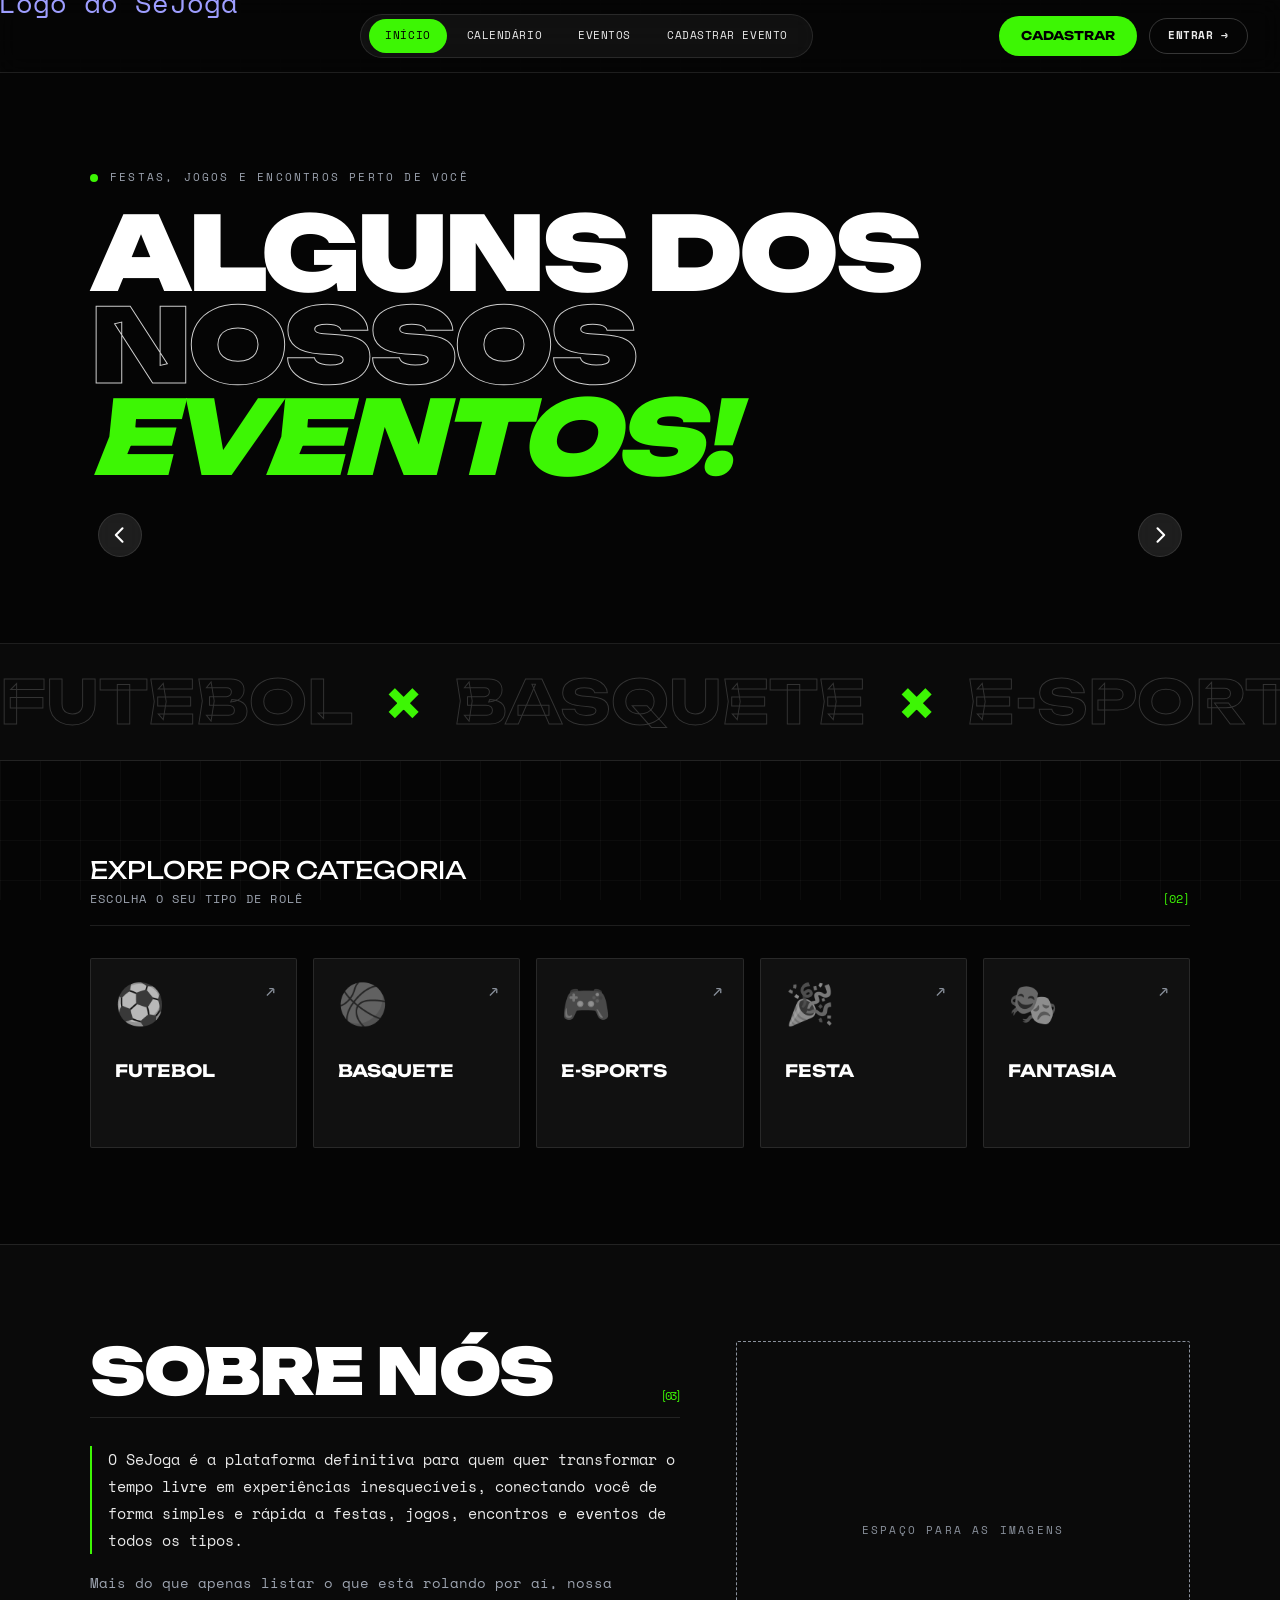
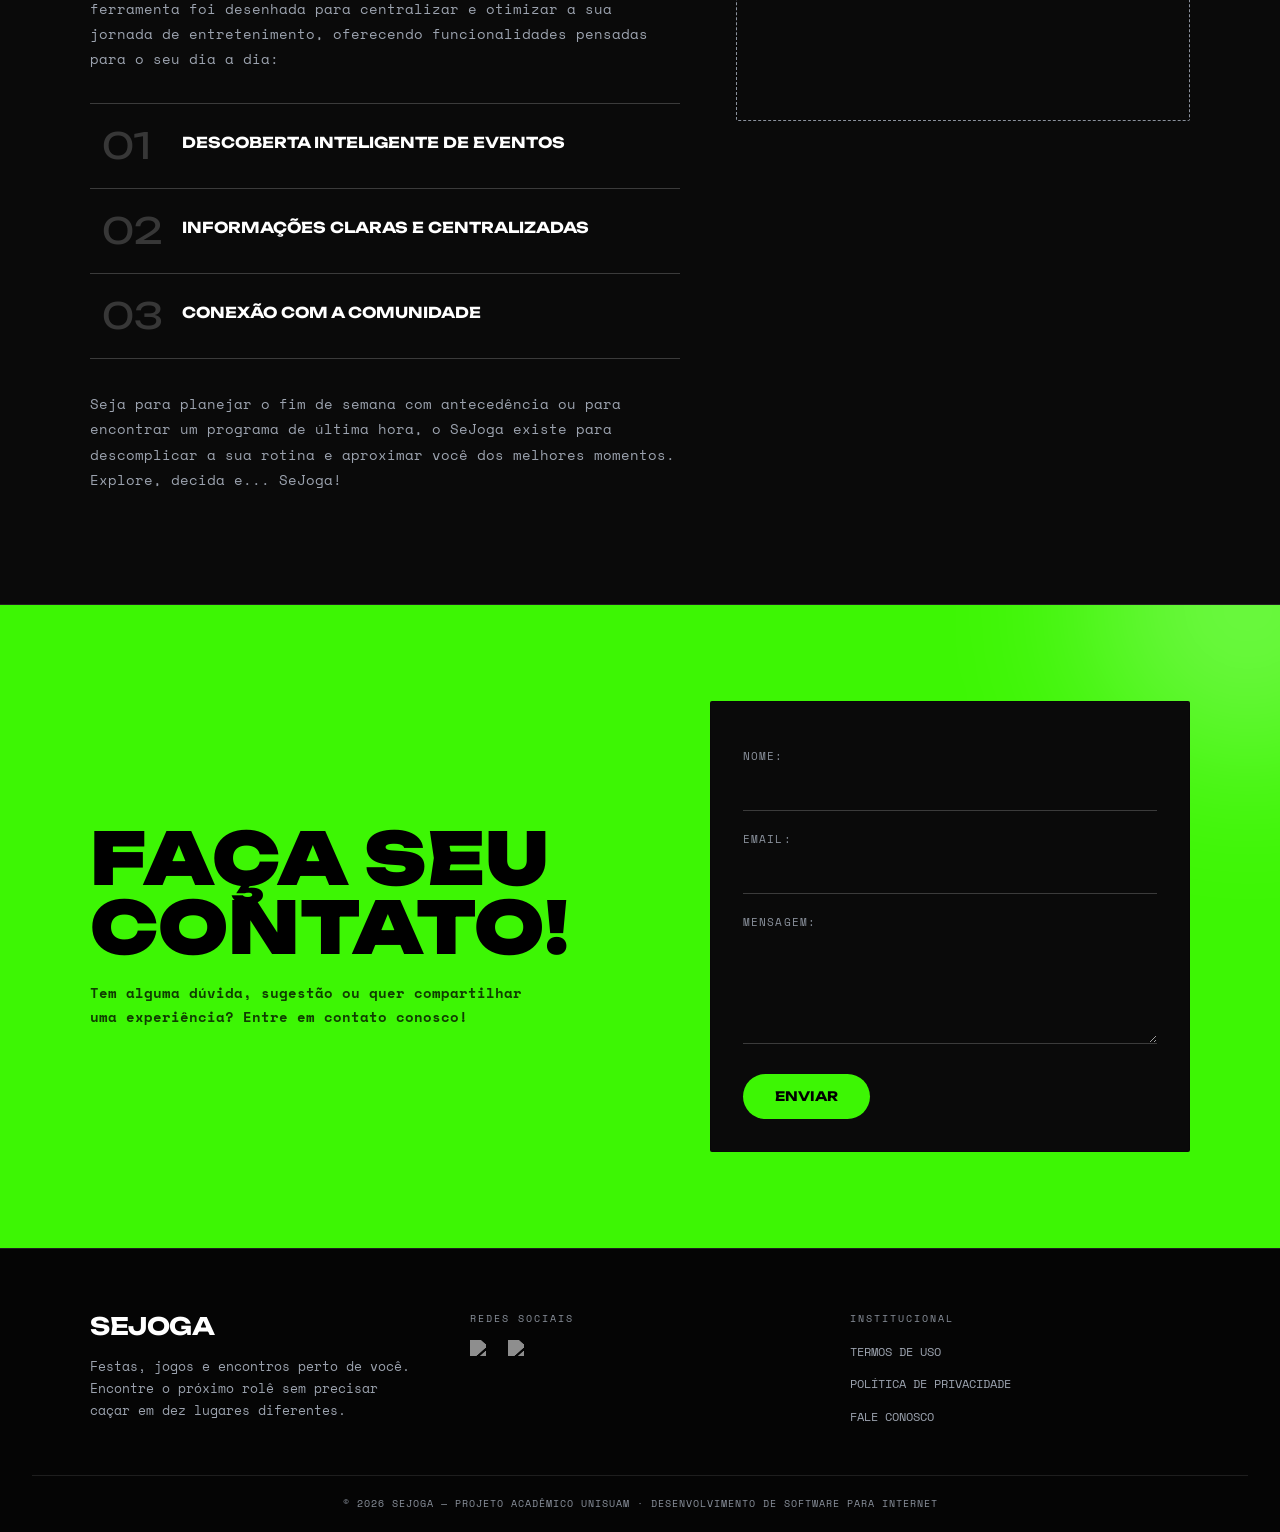
==== commit 98b3d0ea: "SeJoga V2" ====
--- a/index.html
+++ b/index.html
@@ -3,13 +3,14 @@
 <head>
     <meta charset="UTF-8">
     <meta name="viewport" content="width=device-width, initial-scale=1.0">
-    <!-- Fontes do Design System: Unbounded (títulos) e Space Mono (texto) -->
+    <!-- Fontes do design system: Unbounded (títulos) e Space Mono (texto).
+         preconnect abre a conexão com o Google antes, para carregar mais rápido. -->
     <link rel="preconnect" href="https://fonts.googleapis.com">
     <link rel="preconnect" href="https://fonts.gstatic.com" crossorigin>
-    <link href="https://fonts.googleapis.com/css2?family=Space+Mono:ital,wght@0,400;0,700;1,400&family=Unbounded:wght@400;700;900&display=swap" rel="stylesheet">
+    <link rel="stylesheet" href="https://fonts.googleapis.com/css2?family=Space+Mono:ital,wght@0,400;0,700;1,400&family=Unbounded:wght@400;700;900&display=swap">
     <link rel="stylesheet" href="css/style.css">
     <link rel="icon" href="assets/logo/favicon-sj.png" type="image/png">
-    <!-- tema.js no <head>: aplica o tema escolhido antes da página aparecer -->
+    <!-- tema.js no <head>: aplica o tema escuro antes da página aparecer -->
     <script src="js/tema.js"></script>
     <title>SeJoga</title>
 </head>
@@ -45,14 +46,11 @@
     <!-- 1. EVENTOS — agora a primeira coisa que se vê -->
     <section class="secao-eventos">
 
+        <!-- Os <span> só mudam o visual (palavra vazada e palavra em
+             verde, como no título do design system). O texto lido pelo
+             leitor de tela continua o mesmo: "Alguns dos nossos eventos!" -->
         <div class="titulo-secao">
-            <!-- Sobretítulo do DS: o ponto verde pulsa como "ao vivo" -->
-            <span class="sobretitulo">
-                <span class="ponto-pulso" aria-hidden="true"></span>
-                Rolando perto de você
-            </span>
-            <!-- .contorno = palavra vazada; .destaque = palavra no acento -->
-            <h1>Alguns dos <span class="contorno">nossos</span> <span class="destaque">eventos!</span></h1>
+            <h1>Alguns dos <span class="texto-contorno">nossos</span> <span class="texto-sinal">eventos!</span></h1>
             <p class="subtitulo">Festas, jogos e encontros perto de você</p>
         </div>
 
@@ -76,11 +74,11 @@
     </section>
 
 
-    <!-- FAIXA ROLANTE (marquee do Design System). Só decoração:
-         aria-hidden esconde do leitor de tela, que leria as palavras
-         duas vezes. O conteúdo está REPETIDO de propósito — o CSS
-         anda metade da largura e recomeça, e como as duas metades
-         são iguais, o recomeço fica invisível. -->
+    <!-- FAIXA ROLANTE — enfeite do design system (as categorias
+         passando sem parar). aria-hidden: é só decoração, o leitor de
+         tela pula (as categorias de verdade estão logo abaixo).
+         O texto está escrito DUAS vezes de propósito: é o que faz o
+         loop parecer infinito (explicado no css/style.css). -->
     <div class="faixa-rolante" aria-hidden="true">
         <div class="faixa-rolante-trilho">
             <span>Futebol</span><span class="faixa-x">×</span>
--- a/css/style.css
+++ b/css/style.css
@@ -1,10 +1,13 @@
 /* ============================================
    SEJOGA — Estilos globais
-   Design System aplicado: YOZELEN (creative-event-13).
-   Fundo quase preto, um único acento neon (#3DF604), títulos em
-   Unbounded (display, caixa alta) e texto em Space Mono (mono).
-   Cantos quase retos (2px) em blocos e "pílulas" em botões.
+   Design system: "Yozelen" (creative-event-13).
    Toda página importa este arquivo.
+
+   A identidade do DS em quatro ideias:
+   1. Fundo quase preto, com uma grade fininha por cima.
+   2. Um único verde neon (#3DF604) para ação e destaque.
+   3. Títulos em Unbounded, CAIXA ALTA; texto em Space Mono.
+   4. Cantos retos (2px) nas caixas e pílulas nos botões.
    ============================================ */
 
 /* RESET — zera as opiniões padrão do navegador */
@@ -14,78 +17,82 @@
     box-sizing: border-box;
 }
 
-/* TOKENS — todas as cores, fontes e raios do site moram aqui.
+/* Campos e botões NÃO herdam a fonte da página por padrão —
+   cada navegador usa a sua. "font: inherit" corrige isso de uma vez. */
+button,
+input,
+select,
+textarea {
+    font: inherit;
+    color: inherit;
+}
+
+/* PALETA — todas as cores do site moram aqui.
    :root significa "o topo do documento", então estas variáveis
-   ficam disponíveis em qualquer regra de qualquer arquivo.
-
-   O Design System é escuro, então o :root guarda o TEMA ESCURO,
-   que é o padrão. O tema claro (Desafio Plus) só troca os valores
-   lá embaixo, em html[data-tema="claro"]. Nenhuma regra usa cor
-   fixa: por isso a troca de tema funciona no site inteiro. */
+   ficam disponíveis em qualquer regra de qualquer arquivo CSS.
+
+   O DS nasceu escuro, então o :root JÁ É o tema escuro. O tema
+   claro (lá embaixo) só troca os valores destas mesmas variáveis. */
 :root {
-    /* Acento — a única cor "de marca" do DS */
-    --acento:          #3DF604;   /* preenchimentos: botões, hover, seleção */
-    --acento-texto:    #3DF604;   /* o acento usado como COR DE TEXTO */
-    --sobre-acento:    #000000;   /* texto em cima do acento */
-
-    /* Superfícies — a elevação é dada pela claridade, não por sombra */
-    --fundo:            #050505;  /* página */
-    --faixa:            #0A0A0A;  /* faixas, modais, formulários */
-    --superficie:       #111111;  /* cards */
-    --superficie-hover: #1A1A1A;  /* card com o mouse em cima */
+    /* Fontes. A segunda da lista é o "plano B" se a primeira
+       não carregar (sem internet, por exemplo). */
+    --fonte-titulo: 'Unbounded', 'Arial Black', sans-serif;
+    --fonte-texto:  'Space Mono', ui-monospace, 'Courier New', monospace;
+
+    /* Superfícies — a "altura" de uma caixa é indicada pela
+       claridade: quanto mais clara, mais "perto" do usuário. */
+    --fundo:             #050505;   /* página */
+    --faixa:             #0A0A0A;   /* faixas, modais, painéis */
+    --superficie:        #111111;   /* cards */
+    --superficie-hover:  #1A1A1A;   /* card com o mouse em cima */
 
     /* Texto */
-    --texto-forte:   #FFFFFF;     /* títulos */
-    --texto:         #EAEAEA;     /* corpo */
-    --texto-suave:   #9CA3AF;     /* parágrafos secundários, legendas */
-    --texto-apagado: #6B7280;     /* rótulos, ícones */
-    --texto-mudo:    #4B5563;     /* avisos legais */
+    --texto-forte:   #FFFFFF;   /* títulos */
+    --texto:         #EAEAEA;   /* corpo */
+    --texto-suave:   #9CA3AF;   /* parágrafos secundários, legendas */
+    --texto-apagado: #8A919C;   /* rótulos. O DS usa #6B7280, mas ele
+                                   fica abaixo de 4,5:1 no fundo preto
+                                   (WCAG); clareamos um pouco. */
 
     /* Linhas e vidro */
-    --borda:       rgba(255, 255, 255, 0.10);
-    --borda-forte: rgba(255, 255, 255, 0.20);
-    --grafite:     #333333;       /* contorno de texto, barra de rolagem */
-    --vidro:       rgba(255, 255, 255, 0.05);
-    --vidro-forte: rgba(255, 255, 255, 0.10);
-    --grade:       rgba(255, 255, 255, 0.03);  /* linhas da textura de fundo */
-
-    /* "Inverso": o hover do botão principal e dos chips.
-       No escuro é branco; no claro, preto. */
-    --inverso:       #FFFFFF;
-    --sobre-inverso: #000000;
-
-    /* Véu por cima das fotos de fundo, para o texto aparecer */
-    --veu-topo:  rgba(5, 5, 5, 0.78);
-    --veu-base:  rgba(5, 5, 5, 0.96);
-
-    /* Sinalização de evento — as 4 cores de status.
-       O verde de "disponível" é o próprio acento do DS. */
-    --status-disponivel: #3DF604;
-    --status-perto:      #FACC15;   /* amarelo */
-    --status-esgotado:   #FF5A5A;   /* vermelho */
-    --status-realizado:  #6B7280;   /* cinza */
-
-    /* Tipografia */
-    --fonte-display: 'Unbounded', 'Arial Black', sans-serif;
-    --fonte-texto:   'Space Mono', ui-monospace, 'Courier New', monospace;
-
-    /* Raios: 2px nos blocos, pílula nos botões */
-    --raio:        2px;
-    --raio-pilula: 999px;
-
-    /* Textura quadriculada do DS (linhas de 1px a cada 40px).
-       Guardada numa variável porque é usada em várias seções,
-       sempre como PRIMEIRA camada do background-image. */
-    --textura-grade:
-        linear-gradient(to right, var(--grade) 1px, transparent 1px),
-        linear-gradient(to bottom, var(--grade) 1px, transparent 1px);
-
-    /* Camada que tira a cor das fotos de fundo (o "saturate-0" do DS).
-       Sozinha é só preto; o truque é o background-blend-mode:
-       saturation nela, que pega a saturação do preto (zero) e aplica
-       na foto de baixo — a foto fica em preto e branco. Assim as
-       fotos roxas não brigam com o acento verde. */
-    --tira-cor: linear-gradient(#000000, #000000);
+    --borda:        rgba(255, 255, 255, 0.10);
+    --borda-forte:  rgba(255, 255, 255, 0.20);
+    --vidro:        rgba(255, 255, 255, 0.05);   /* pílula do menu */
+    --vidro-forte:  rgba(255, 255, 255, 0.10);   /* botão-ícone */
+    --grade:        rgba(255, 255, 255, 0.03);   /* textura da página */
+    --grafite:      #333333;                     /* texto vazado */
+
+    /* O verde do DS. Dois nomes porque, no tema claro, verde neon
+       como COR DE TEXTO fica ilegível no branco — lá o
+       --sinal-texto vira um verde escuro, e o --sinal continua
+       neon como FUNDO (sempre com texto preto em cima). */
+    --sinal:        #3DF604;
+    --sinal-texto:  #3DF604;
+    --sobre-sinal:  #000000;    /* texto em cima do verde */
+
+    /* Véus: a camada escura por cima das fotos de fundo. */
+    --veu:          rgba(5, 5, 5, 0.86);
+    --opacidade-foto: 0.18;     /* foto do topo das páginas internas */
+    --veu-modal:    rgba(5, 5, 5, 0.92);
+    --cabecalho-fundo: rgba(5, 5, 5, 0.80);
+
+    /* Sinalização de evento — as 4 cores de status (regra do
+       enunciado). O DS não tem cores de status; estas foram
+       escolhidas para ler bem no fundo preto. O "disponível" é o
+       próprio verde do DS. */
+    --status-disponivel: #3DF604;   /* verde  */
+    --status-perto:      #FFC53D;   /* âmbar  */
+    --status-esgotado:   #FF5A4E;   /* vermelho */
+    --status-realizado:  #8A919C;   /* cinza  */
+
+    /* Fundos de aviso (sucesso/erro) — a cor do status bem fraca. */
+    --fundo-sucesso: rgba(61, 246, 4, 0.08);
+    --fundo-erro:    rgba(255, 90, 78, 0.10);
+
+    /* Medidas que se repetem */
+    --raio:         2px;        /* caixas: quase retas, como no DS */
+    --raio-pilula:  999px;      /* botões e selos */
+    --largura-max:  1100px;
 
     /* Pede ao navegador os controles nativos escuros: barra de
        rolagem, calendário do campo de data, caixas de marcar. */
@@ -98,100 +105,81 @@
 
 body {
     background-color: var(--fundo);
-    background-image: var(--textura-grade);
-    background-size: 40px 40px;
-    background-attachment: fixed;
     color: var(--texto);
     font-family: var(--fonte-texto);
+    font-size: 14px;
+    line-height: 1.6;
     -webkit-font-smoothing: antialiased;
-}
-
-/* Botões e campos não herdam a fonte sozinhos: forçamos aqui
-   uma vez só, em vez de repetir em cada regra. */
-button, input, textarea, select {
-    font-family: inherit;
-}
-
-/* Seleção de texto e barra de rolagem no acento, como no DS. */
+    overflow-x: hidden;
+}
+
+/* TEXTURA DE GRADE — a marca registrada do DS.
+   Um pseudo-elemento "fixed" cobre a tela inteira e fica ATRÁS de
+   tudo (z-index: -1). Duas linhas de gradiente de 1px, repetidas a
+   cada 40px, desenham a grade. pointer-events: none deixa os
+   cliques passarem direto por ela. */
+body::before {
+    content: "";
+    position: fixed;
+    inset: 0;
+    z-index: -1;
+    pointer-events: none;
+    background-size: 40px 40px;
+    background-image:
+        linear-gradient(to right, var(--grade) 1px, transparent 1px),
+        linear-gradient(to bottom, var(--grade) 1px, transparent 1px);
+}
+
+/* Texto selecionado com o mouse: verde com letra preta. */
 ::selection {
-    background-color: var(--acento);
-    color: var(--sobre-acento);
-}
-
-::-webkit-scrollbar { width: 6px; }
+    background-color: var(--sinal);
+    color: var(--sobre-sinal);
+}
+
+/* Barra de rolagem fina (Chrome, Edge, Safari). */
+::-webkit-scrollbar       { width: 6px; }
 ::-webkit-scrollbar-track { background: var(--fundo); }
 ::-webkit-scrollbar-thumb { background: var(--grafite); border-radius: 3px; }
-::-webkit-scrollbar-thumb:hover { background: var(--acento); }
-
-/* Foco visível para quem navega pelo teclado — o DS não define,
-   então usamos o acento para manter a identidade. */
+::-webkit-scrollbar-thumb:hover { background: var(--sinal); }
+
+/* Foco do teclado: o DS não define um, então criamos no verde da
+   marca. :focus-visible só aparece para quem navega pelo Tab —
+   quem clica com o mouse não vê o contorno. */
 :focus-visible {
-    outline: 2px solid var(--acento);
+    outline: 2px solid var(--sinal);
     outline-offset: 2px;
 }
 
-
-/* ===== PEÇAS REUTILIZÁVEIS DO DS ===== */
-
-/* Sobretítulo: texto minúsculo, espaçado, com o ponto que pulsa
-   (o "System Online" do DS). */
-.sobretitulo {
-    display: inline-flex;
-    align-items: center;
-    gap: 12px;
-    margin-bottom: 16px;
-    font-size: 10px;
-    text-transform: uppercase;
-    letter-spacing: 0.2em;
-    color: var(--texto-suave);
-}
-
-.ponto-pulso {
-    width: 8px;
-    height: 8px;
-    border-radius: 50%;
-    background-color: var(--acento);
-    animation: pulso 2s cubic-bezier(0.4, 0, 0.6, 1) infinite;
-}
-
-@keyframes pulso {
-    50% { opacity: 0.5; }
-}
-
-/* Palavra só com o contorno (o "Design" vazado do hero do DS). */
-.contorno {
-    color: transparent;
-    -webkit-text-stroke: 1px var(--texto-forte);
-}
-
-/* Palavra no acento, em itálico. */
-.destaque {
-    color: var(--acento-texto);
-    font-style: italic;
-    padding-right: 0.15em;   /* o itálico "sai" da caixa; isto compensa */
+/* Títulos: Unbounded e caixa alta em todo o site. */
+h1, h2, h3 {
+    font-family: var(--fonte-titulo);
+    text-transform: uppercase;
+    color: var(--texto-forte);
+    line-height: 1.1;
 }
 
 
 /* ===== CABEÇALHO ===== */
-/* Vidro escuro: o conteúdo passa por baixo desfocado. */
+/* Vidro escuro: fundo semitransparente + desfoque do que passa
+   por baixo (backdrop-filter). */
 .cabecalho {
     display: flex;
     justify-content: space-between;  /* logo na esquerda, botões na direita */
     align-items: center;
     gap: 16px;
-    background-color: rgba(5, 5, 5, 0.72);
+    background-color: var(--cabecalho-fundo);
     backdrop-filter: blur(12px);
     -webkit-backdrop-filter: blur(12px);
     border-bottom: 1px solid var(--borda);
     padding: 8px 32px;
     position: sticky;
     top: 0;
-    z-index: 50;
+    z-index: 10;
 }
 
 .acoes-cabecalho {
     display: flex;
-    align-items: center;   /* sem isto os itens esticam até a altura do mais alto */
+    align-items: center;   /* sem isto os itens esticam até o mais alto */
     gap: 12px;
 }
 
@@ -201,7 +189,6 @@
     text-decoration: none;
 }
 
-/* O PNG da logo tem muita margem transparente; o scale compensa. */
 .logo img {
     height: 56px;
     width: auto;
@@ -209,22 +196,24 @@
     transform: scale(1.9);
 }
 
-/* A classe .menu está no <nav> E no <ul>. As regras de layout valem
-   para os dois; a "pílula de vidro" só para o <ul>, senão teríamos
-   uma pílula dentro da outra. */
-.menu {
-    display: flex;
-    list-style: none;   /* tira as bolinhas da lista */
+/* O HTML usa a classe .menu duas vezes: no <nav> e na <ul> de
+   dentro. Por isso separamos: o nav só organiza, e a ul é a
+   "pílula de vidro" do DS. */
+nav.menu {
+    display: flex;
 }
 
 ul.menu {
+    display: flex;
+    align-items: center;
     gap: 4px;
+    list-style: none;                /* tira as bolinhas da lista */
     padding: 4px 8px;
     background-color: var(--vidro);
+    border: 1px solid var(--borda);
+    border-radius: var(--raio-pilula);
     backdrop-filter: blur(12px);
     -webkit-backdrop-filter: blur(12px);
-    border: 1px solid var(--borda);
-    border-radius: var(--raio-pilula);
 }
 
 .menu a {
@@ -232,304 +221,192 @@
     padding: 8px 16px;
     border-radius: var(--raio-pilula);
     color: var(--texto);
-    font-size: 12px;
-    text-transform: uppercase;
+    font-size: 11px;
+    text-transform: uppercase;
+    letter-spacing: 0.05em;
     text-decoration: none;
-    white-space: nowrap;
     transition: background-color 0.15s, color 0.15s;
 }
 
-/* Página atual: vidro mais forte e um pontinho no acento. */
+/* Hover e página atual: a pílula acende em verde. */
+.menu a:hover,
 .menu a.ativo {
-    background-color: var(--vidro-forte);
-    color: var(--texto-forte);
-}
-
-.menu a.ativo::before {
-    content: "";
-    display: inline-block;
-    width: 6px;
-    height: 6px;
-    margin-right: 8px;
-    border-radius: 50%;
-    background-color: var(--acento);
-    vertical-align: middle;
-}
-
-/* Hover do DS: a pílula enche de acento. */
-.menu a:hover {
-    background-color: var(--acento);
-    color: var(--sobre-acento);
-}
-
-.menu a:hover::before {
-    background-color: var(--sobre-acento);
+    background-color: var(--sinal);
+    color: var(--sobre-sinal);
 }
 
 
 /* ===== BOTÕES ===== */
-
-/* "Outline CTA" do DS: pílula vazada que enche de acento no hover. */
+/* Dois botões do DS:
+   - .botao-entrar  = "Outline CTA": contorno fino, acende no hover.
+   - .botao-cadastro = "Primary": verde cheio, fica branco no hover. */
+
 .botao-entrar {
     display: inline-flex;
     align-items: center;
-    justify-content: center;
     gap: 8px;
+    background-color: transparent;
+    color: var(--texto);
     padding: 8px 18px;
     border: 1px solid var(--borda-forte);
     border-radius: var(--raio-pilula);
-    background-color: transparent;
-    color: var(--texto-forte);
-    font-size: 12px;
+    font-size: 11px;
     font-weight: bold;
     text-transform: uppercase;
+    letter-spacing: 0.05em;
     text-decoration: none;
     cursor: pointer;
     transition: background-color 0.15s, color 0.15s, border-color 0.15s;
 }
 
 .botao-entrar:hover {
-    background-color: var(--acento);
-    border-color: var(--acento);
-    color: var(--sobre-acento);
-}
-
-/* "Primary" do DS: pílula cheia de acento, fonte display, e no
-   hover vira branca (o "inverso"). */
+    background-color: var(--sinal);
+    border-color: var(--sinal);
+    color: var(--sobre-sinal);
+}
+
+/* A setinha "→" que empurra para a direita no hover (detalhe do DS).
+   Só nos botões de navegação — num botão "Fechar" ela não faria
+   sentido. */
+.acoes-cabecalho .botao-entrar::after,
+.cta-acoes .botao-entrar::after {
+    content: "→";
+    transition: transform 0.15s;
+}
+
+.acoes-cabecalho .botao-entrar:hover::after,
+.cta-acoes .botao-entrar:hover::after {
+    transform: translateX(4px);
+}
+
 .botao-cadastro {
     display: inline-flex;
     align-items: center;
-    justify-content: center;
     gap: 8px;
-    padding: 9px 20px;
-    border: 1px solid var(--acento);
+    background-color: var(--sinal);
+    color: var(--sobre-sinal);
+    padding: 10px 22px;
+    border: none;
     border-radius: var(--raio-pilula);
-    background-color: var(--acento);
-    color: var(--sobre-acento);
-    font-family: var(--fonte-display);
+    font-family: var(--fonte-titulo);
     font-size: 12px;
     font-weight: 700;
     text-transform: uppercase;
     text-decoration: none;
     cursor: pointer;
-    transition: background-color 0.15s, border-color 0.15s, color 0.15s;
+    transition: background-color 0.15s, color 0.15s;
 }
 
 .botao-cadastro:hover {
-    background-color: var(--inverso);
-    border-color: var(--inverso);
-    color: var(--sobre-inverso);
-}
-
-/* O botão de envio dos formulários é o "Primary" em tamanho cheio.
-   Uma regra só para contato, login, cadastro e perfil. */
-.secao-contato button,
-.caixa-login button,
-.caixa-cadastro button[type="submit"] {
-    align-self: flex-start;
-    margin-top: 24px;
-    padding: 12px 32px;
-    border: none;
-    border-radius: var(--raio-pilula);
-    background-color: var(--acento);
-    color: var(--sobre-acento);
-    font-family: var(--fonte-display);
-    font-size: 14px;
-    font-weight: 700;
-    text-transform: uppercase;
-    cursor: pointer;
-    transition: background-color 0.15s, color 0.15s;
-}
-
-.secao-contato button:hover,
-.caixa-login button:hover,
-.caixa-cadastro button[type="submit"]:hover {
-    background-color: var(--inverso);
-    color: var(--sobre-inverso);
-}
-
-
-/* ===== CAMPOS NO ESTILO DO DS =====
-   O DS usa campos "sublinhados": sem caixa, só uma linha embaixo
-   que acende no acento quando o campo recebe foco. Uma regra só
-   para todos os formulários do site. */
-.secao-contato input,
-.secao-contato textarea,
-.caixa-login input,
-.caixa-cadastro input,
-.busca-topo input,
-.faixa-preco input {
-    width: 100%;
-    padding: 8px 0;
-    border: none;
-    border-bottom: 1px solid var(--borda-forte);
-    border-radius: 0;
-    background-color: transparent;
-    color: var(--texto-forte);
-    font-size: 14px;
-    transition: border-color 0.15s;
-}
-
-.secao-contato textarea {
-    resize: none;
-}
-
-.secao-contato input:focus,
-.secao-contato textarea:focus,
-.caixa-login input:focus,
-.caixa-cadastro input:focus,
-.busca-topo input:focus,
-.faixa-preco input:focus {
-    outline: none;                        /* a linha no acento já mostra o foco */
-    border-bottom-color: var(--acento);
-}
-
-::placeholder {
-    color: var(--texto-mudo);
-    opacity: 1;
-}
-
-/* Rótulo dos campos: pequeno, caixa alta, cinza — igual ao DS. */
-.secao-contato label,
-.caixa-login label,
-.caixa-cadastro label {
-    margin-top: 16px;
+    background-color: var(--texto-forte);
+    color: var(--fundo);
+}
+
+
+/* ===== TÍTULOS DE SEÇÃO COM NÚMERO [01] =====
+   No DS, cada seção tem o título à esquerda e um índice em verde
+   à direita ("[01]", "[02]"...). Em vez de escrever o número no
+   HTML (e ter de renumerar tudo ao mudar a ordem), usamos um
+   CONTADOR do CSS: cada <section> do <main> soma 1, e o ::after
+   escreve o valor. decimal-leading-zero = "01", "02"... */
+main {
+    counter-reset: secao;
+}
+
+main > section {
+    counter-increment: secao;
+}
+
+.secao-categorias .titulo-secao::after,
+.sobre-texto > h2::after {
+    content: "[" counter(secao, decimal-leading-zero) "]";
+    font-family: var(--fonte-texto);
     font-size: 12px;
-    text-transform: uppercase;
-    letter-spacing: 0.05em;
-    color: var(--texto-apagado);
-}
-
-
-/* ===== CABEÇALHO DE SEÇÃO ===== */
-/* O padrão do DS: título à esquerda, etiqueta no acento à direita,
-   e uma linha fina embaixo. */
-.titulo-secao {
-    display: flex;
-    align-items: flex-end;
-    justify-content: space-between;
-    flex-wrap: wrap;
-    gap: 8px 24px;
-    padding-bottom: 16px;
-    border-bottom: 1px solid var(--borda);
-}
-
-.titulo-secao h2 {
-    font-family: var(--fonte-display);
-    font-weight: 400;
-    font-size: 24px;
-    text-transform: uppercase;
-    color: var(--texto-forte);
-}
-
-.titulo-secao .subtitulo {
-    font-size: 12px;
-    color: var(--acento-texto);
-}
-
-
-/* =====  SEÇÃO EVENTOS (o "hero" da home) ===== */
-
-/* Várias camadas de fundo. A PRIMEIRA da lista fica POR CIMA:
-   textura quadriculada > véu escuro > foto. */
+    font-weight: normal;
+    color: var(--sinal-texto);
+}
+
+
+/* ===== SEÇÃO EVENTOS (o "herói" da home) ===== */
+
 .secao-eventos {
-    padding: 96px 32px 96px;
-    background-image: var(--textura-grade),
-                      linear-gradient(var(--veu-topo), var(--veu-base)),
-                      var(--tira-cor),
+    padding: 96px 24px 104px;
+
+    /* A foto do grupo continua, mas no estilo do DS: em preto e
+       branco e bem escurecida.
+       - background-blend-mode "luminosity" na FOTO mistura ela com
+         a cor de fundo (quase preta, sem cor): sobra só o claro/
+         escuro da foto — ela fica cinza.
+       - O gradiente (véu) vem por cima, com modo normal. */
+    background-color: var(--fundo);
+    background-image: linear-gradient(var(--veu), var(--veu)),
                       url("../assets/backgrounds/fundo-eventos.jpg");
-    background-size: 40px 40px, 40px 40px, cover, cover, cover;
-    background-blend-mode: normal, normal, normal, saturation, normal;
+    background-blend-mode: normal, luminosity;
+    background-size: cover;
     background-position: center;
     background-attachment: fixed;
+    border-bottom: 1px solid var(--borda);
 }
 
 .secao-eventos .titulo-secao,
 .secao-eventos .carrossel-eventos {
-    max-width: 1100px;
+    max-width: var(--largura-max);
     margin-left: auto;
     margin-right: auto;
 }
 
-/* No hero o título não tem a linha do cabeçalho de seção. */
 .secao-eventos .titulo-secao {
-    display: block;
-    border-bottom: none;
+    display: flex;
+    flex-direction: column-reverse;   /* o subtítulo vira "etiqueta" EM CIMA do título */
+    gap: 20px;
     margin-bottom: 48px;
 }
 
-/* Heading 1 do DS: Unbounded 900, caixa alta, entrelinha apertada.
-   clamp(mínimo, ideal, máximo): cresce com a tela sem media query. */
+/* Título gigante do DS: peso 900, linhas coladas (0.9), letras
+   apertadas. clamp(mín, ideal, máx) faz a fonte crescer com a
+   largura da tela sem precisar de media query. */
 .secao-eventos .titulo-secao h1 {
-    font-family: var(--fonte-display);
     font-weight: 900;
-    font-size: clamp(2.5rem, 8vw, 6.5rem);
-    line-height: 0.88;
+    font-size: clamp(40px, 8vw, 104px);
+    line-height: 0.9;
     letter-spacing: -0.04em;
-    text-transform: uppercase;
-    color: var(--texto-forte);
-}
-
-/* Parágrafo de apoio: linha no acento à esquerda. */
+}
+
+/* Palavra VAZADA: letra transparente com só o contorno. */
+.texto-contorno {
+    color: transparent;
+    -webkit-text-stroke: 1px rgba(255, 255, 255, 0.8);
+}
+
+/* Palavra em destaque: verde e itálico. */
+.texto-sinal {
+    color: var(--sinal-texto);
+    font-style: italic;
+}
+
+/* Etiqueta com a bolinha verde piscando ("ao vivo"). */
 .secao-eventos .subtitulo {
-    max-width: 380px;
-    margin-top: 28px;
-    padding-left: 16px;
-    border-left: 2px solid var(--acento);
+    display: flex;
+    align-items: center;
+    gap: 12px;
     color: var(--texto-suave);
-    font-size: 14px;
-    line-height: 1.6;
-}
-
-
-/* ===== FAIXA ROLANTE (marquee do DS) ===== */
-/* O conteúdo está DUAS vezes no HTML. A animação anda metade da
-   largura (-50%) e recomeça: como a segunda metade é igual à
-   primeira, o recomeço não aparece — parece infinito. */
-.faixa-rolante {
-    overflow: hidden;
-    padding: 16px 0;
-    background-color: var(--faixa);
-    border-top: 1px solid var(--borda);
-    border-bottom: 1px solid var(--borda);
-}
-
-.faixa-rolante-trilho {
-    display: flex;
-    width: max-content;
-    animation: rolar 20s linear infinite;
-}
-
-/* Espaço com padding-right, e não com gap: com gap a largura total
-   teria um espaço a menos que o dobro da metade, e o recomeço da
-   animação daria um "pulinho" visível. */
-.faixa-rolante span {
-    padding-right: 32px;
-    font-family: var(--fonte-display);
-    font-weight: 700;
-    font-size: clamp(2.25rem, 5vw, 3.75rem);
-    text-transform: uppercase;
-    white-space: nowrap;
-    color: transparent;
-    -webkit-text-stroke: 1px var(--grafite);
-}
-
-.faixa-rolante .faixa-x {
-    color: var(--acento-texto);
-    -webkit-text-stroke: 0;
-}
-
-@keyframes rolar {
-    from { transform: translateX(0); }
-    to   { transform: translateX(-50%); }
-}
-
-/* Quem pediu menos movimento no sistema vê a faixa parada. */
-@media (prefers-reduced-motion: reduce) {
-    .faixa-rolante-trilho,
-    .ponto-pulso {
-        animation: none;
-    }
+    font-size: 11px;
+    text-transform: uppercase;
+    letter-spacing: 0.2em;
+}
+
+.secao-eventos .subtitulo::before {
+    content: "";
+    width: 8px;
+    height: 8px;
+    border-radius: 50%;
+    background-color: var(--sinal);
+    animation: pulsar 2s cubic-bezier(0.4, 0, 0.6, 1) infinite;
+}
+
+/* A "respiração" da bolinha: some e volta. */
+@keyframes pulsar {
+    50% { opacity: 0.4; }
 }
 
 
@@ -556,14 +433,15 @@
     flex: 0 0 70%;
     scroll-snap-align: center;
     transform: scale(0.9);
-    opacity: 0.4;
+    opacity: 0.5;
     transition: transform 0.35s, opacity 0.35s, border-color 0.35s;
 }
 
+/* O card do meio: tamanho cheio e borda verde. */
 .trilho-eventos .card-evento.ativo {
     transform: scale(1);
     opacity: 1;
-    border-color: var(--acento);
+    border-color: var(--sinal);
 }
 
 .trilho-eventos .card-evento:first-child {
@@ -575,8 +453,7 @@
 }
 
 
-/* ===== SETAS ===== */
-/* "Glass Icon" do DS: círculo de vidro que enche de acento. */
+/* ===== SETAS (botão-ícone de vidro do DS) ===== */
 .seta {
     position: absolute;
     top: 50%;
@@ -585,14 +462,14 @@
     display: flex;
     align-items: center;
     justify-content: center;
-    width: 44px;
-    height: 44px;
-    border: 1px solid var(--borda);
-    border-radius: 50%;
     background-color: var(--vidro-forte);
     backdrop-filter: blur(8px);
     -webkit-backdrop-filter: blur(8px);
     color: var(--texto-forte);
+    border: 1px solid var(--borda);
+    border-radius: 50%;
+    width: 44px;
+    height: 44px;
     cursor: pointer;
     transition: background-color 0.15s, color 0.15s;
 }
@@ -603,9 +480,8 @@
 }
 
 .seta:hover {
-    background-color: var(--acento);
-    border-color: var(--acento);
-    color: var(--sobre-acento);
+    background-color: var(--sinal);
+    color: var(--sobre-sinal);
 }
 
 .seta-esquerda {
@@ -626,64 +502,52 @@
     padding: 32px;
     display: flex;
     flex-direction: column;
-    gap: 8px;
-}
-
-/* "Kicker" do DS: a categoria em cima do título, no acento. */
+    gap: 6px;
+}
+
+/* A categoria vira o "kicker" do DS: verde, mono, espaçada. */
 .categoria {
-    color: var(--acento-texto);
-    font-size: 12px;
+    color: var(--sinal-texto);
+    font-size: 11px;
     font-weight: bold;
-    letter-spacing: 0.1em;
-    text-transform: uppercase;
+    text-transform: uppercase;
+    letter-spacing: 0.2em;
 }
 
 .card-evento .titulo {
-    font-family: var(--fonte-display);
+    font-size: 28px;
     font-weight: 400;
-    font-size: 30px;
-    line-height: 1.1;
-    text-transform: uppercase;
-    color: var(--texto-forte);
-}
-
-/* Linha de metadados: caixa alta, negrito, cinza. */
-.local, .data {
-    color: var(--texto-apagado);
-    font-size: 12px;
-    font-weight: bold;
-    letter-spacing: 0.05em;
-    text-transform: uppercase;
-}
-
-.descricao {
+    margin: 4px 0 8px;
+}
+
+.card-evento .descricao {
+    font-size: 13px;
+    line-height: 1.7;
+    margin-top: 8px;
+}
+
+.local, .data, .descricao {
     color: var(--texto-suave);
-    font-size: 14px;
-    line-height: 1.6;
-}
-
-.card-evento .descricao {
-    margin-top: 8px;
-}
-
-/* flex-wrap: em card estreito (busca com filtros ao lado) o selo
-   desce para a linha de baixo em vez de vazar para fora do card. */
+    font-size: 13px;
+}
+
 .rodape-card {
     display: flex;
-    flex-wrap: wrap;
+    flex-wrap: wrap;     /* se preço + selo não couberem, o selo desce */
     justify-content: space-between;
     align-items: center;
     gap: 10px;
-    margin-top: 16px;
-    padding-top: 16px;
+    margin-top: 18px;
+    padding-top: 18px;
     border-top: 1px solid var(--borda);
 }
 
+/* nowrap: "R$ 40,00" nunca quebra entre o "R$" e o número. */
 .preco {
-    font-family: var(--fonte-display);
+    font-family: var(--fonte-titulo);
     font-weight: 700;
     color: var(--texto-forte);
-    white-space: nowrap;          /* "R$ 40,00" nunca quebra no meio */
+    white-space: nowrap;
 }
 
 
@@ -691,9 +555,9 @@
 /* A cor do selo é CALCULADA pelo eventos.js (calcularStatusEvento)
    — nunca escrita à mão no HTML, senão desatualiza.
 
-   No estilo do DS o selo é uma pílula vazada: a borda e o texto
-   usam currentColor, então basta definir "color" em cada status e
-   borda + bolinha acompanham sozinhas. */
+   Estilo do DS: pílula de contorno. "currentColor" = "a cor do
+   texto deste elemento". Assim cada selo só troca o "color", e a
+   borda e a bolinha acompanham sozinhas. */
 
 .selo-disponivel,
 .selo-perto,
@@ -707,8 +571,8 @@
     border-radius: var(--raio-pilula);
     font-size: 10px;
     font-weight: bold;
+    text-transform: uppercase;
     letter-spacing: 0.1em;
-    text-transform: uppercase;
     white-space: nowrap;
 }
 
@@ -728,335 +592,104 @@
 .selo-esgotado   { color: var(--status-esgotado); }
 .selo-realizado  { color: var(--status-realizado); }
 
-
-/* ===== CATEGORIAS (home) ===== */
-
-.secao-categorias {
-    padding: 128px 32px 96px;
-}
-
-.secao-categorias .titulo-secao {
-    max-width: 1100px;
-    margin: 0 auto 32px;
-}
-
-/* auto-fit + minmax: cinco colunas no computador, e vai quebrando
-   sozinho em telas menores — sem precisar de media query.
-   counter-reset prepara um contador para numerar os cartões. */
-.grade-categorias {
-    list-style: none;
-    max-width: 1100px;
-    margin: 0 auto;
-    display: grid;
-    grid-template-columns: repeat(auto-fit, minmax(170px, 1fr));
-    gap: 16px;
-    counter-reset: categoria;
-}
-
-/* "Ring tile" do DS: fundo sobe um tom e a borda acende no hover. */
-.cartao-categoria {
-    position: relative;
-    display: flex;
-    flex-direction: column;
-    align-items: flex-start;
-    gap: 8px;
-    height: 100%;
-    min-height: 200px;
-    padding: 24px;
-    border-radius: var(--raio);
-    border: 1px solid var(--borda);
-    background-color: var(--superficie);
-    color: var(--texto-forte);
-    text-decoration: none;
-    counter-increment: categoria;
-    transition: background-color 0.15s, border-color 0.15s;
-}
-
-/* O numeral "01, 02..." do DS, gerado pelo CSS: nenhum número
-   escrito no HTML. decimal-leading-zero põe o zero na frente. */
-.cartao-categoria::before {
-    content: counter(categoria, decimal-leading-zero);
-    font-family: var(--fonte-display);
-    font-size: 40px;
+/* Só o "disponível" pisca: é o convite para ir. */
+.selo-disponivel::before {
+    animation: pulsar 2s cubic-bezier(0.4, 0, 0.6, 1) infinite;
+}
+
+
+/* ===== FAIXA ROLANTE (marquee do DS) =====
+   As categorias passando sem parar. O truque do "loop infinito":
+   o texto está escrito DUAS vezes seguidas. A animação anda
+   exatamente metade (-50%) — quando a primeira cópia sai, a
+   segunda está no lugar dela, e a animação recomeça sem pulo. */
+.faixa-rolante {
+    overflow: hidden;
+    padding: 28px 0;
+    background-color: var(--faixa);
+    border-bottom: 1px solid var(--borda);
+}
+
+.faixa-rolante-trilho {
+    display: flex;
+    width: max-content;   /* largura do texto todo, não da tela */
+    animation: rolar 20s linear infinite;
+}
+
+/* padding-right em cada item, e não "gap" no trilho: com gap, a
+   última palavra fica sem espaço depois dela, as duas metades não
+   têm exatamente o mesmo tamanho e o loop dá um "pulinho". */
+.faixa-rolante span {
+    padding-right: 32px;
+    font-family: var(--fonte-titulo);
+    font-size: clamp(32px, 5vw, 60px);
+    font-weight: 700;
     line-height: 1;
-    opacity: 0.2;
-    transition: opacity 0.15s, color 0.15s;
-}
-
-.cartao-categoria:hover,
-.cartao-categoria:focus-visible {
-    background-color: var(--superficie-hover);
-    border-color: var(--acento);
-    outline: none;
-}
-
-.cartao-categoria:hover::before,
-.cartao-categoria:focus-visible::before {
-    opacity: 1;
-    color: var(--acento-texto);
-}
-
-/* O emoji fica no canto, como o ícone dos cards do DS. */
-.icone-categoria {
-    position: absolute;
-    top: 24px;
-    right: 24px;
-    font-size: 28px;
-    line-height: 1;
-}
-
-.cartao-categoria strong {
-    margin-top: auto;              /* empurra nome e contagem para baixo */
-    font-family: var(--fonte-display);
-    font-weight: 400;
-    font-size: 18px;
-    text-transform: uppercase;
-}
-
-.qtd-categoria {
-    font-size: 12px;
-    letter-spacing: 0.05em;
-    text-transform: uppercase;
+    text-transform: uppercase;
+    white-space: nowrap;
+    color: transparent;
+    -webkit-text-stroke: 1px var(--grafite);
+}
+
+.faixa-rolante .faixa-x {
+    color: var(--sinal-texto);
+    -webkit-text-stroke: 0;
+}
+
+@keyframes rolar {
+    from { transform: translateX(0); }
+    to   { transform: translateX(-50%); }
+}
+
+
+/* ===== RODAPÉ FINAL ===== */
+
+.rodape {
+    background-color: var(--fundo);
     color: var(--texto-suave);
-}
-
-
-/* ===== SOBRE NÓS ===== */
-.secao-sobre {
-    padding: 96px 32px;
-    background-image: var(--textura-grade),
-                      linear-gradient(var(--veu-topo), var(--veu-base)),
-                      var(--tira-cor),
-                      url("../assets/backgrounds/fundo-sobre.jpg");
-    background-size: 40px 40px, 40px 40px, cover, cover, cover;
-    background-blend-mode: normal, normal, normal, saturation, normal;
-    background-position: center;
-    background-attachment: fixed;
-}
-
-.sobre-conteudo {
-    max-width: 1100px;
-    margin: 0 auto;
-    display: grid;
-    /* minmax(0, ...) deixa as colunas encolherem de verdade;
-       sem o 0, um texto comprido pode alargar a coluna. */
-    grid-template-columns: minmax(0, 1.2fr) minmax(0, 1fr);
-    gap: 48px;
-    align-items: start;
-}
-
-.secao-sobre h2 {
-    font-family: var(--fonte-display);
-    font-weight: 900;
-    font-size: clamp(2.25rem, 5vw, 4rem);
-    line-height: 0.95;
-    text-transform: uppercase;
-    color: var(--texto-forte);
-    margin-bottom: 32px;
-}
-
-.secao-sobre p {
-    color: var(--texto-suave);
-    margin-bottom: 16px;
-    line-height: 1.7;
-    font-size: 14px;
-}
-
-/* O primeiro parágrafo ganha a linha no acento do DS. */
-.sobre-texto > p:first-of-type {
-    padding-left: 16px;
-    border-left: 2px solid var(--acento);
-    color: var(--texto);
-}
-
-/* A lista vira o "arquivo" do DS: linhas divididas, numeradas,
-   que acendem e andam um pouco para a direita no hover. */
-.secao-sobre ul {
-    list-style: none;
-    margin: 32px 0;
-    border-top: 1px solid var(--borda-forte);
-    counter-reset: recurso;
-}
-
-.secao-sobre li {
-    padding: 20px 0;
-    border-bottom: 1px solid var(--borda-forte);
-    line-height: 1.6;
-    color: var(--texto-suave);
-    cursor: pointer;
-    counter-increment: recurso;
-    transition: padding-left 0.3s, background-color 0.3s;
-}
-
-.secao-sobre li:hover,
-.secao-sobre li:focus {
-    padding-left: 8px;
-    outline: none;
-}
-
-.secao-sobre li strong {
-    display: flex;
-    align-items: baseline;
-    gap: 16px;
-    font-family: var(--fonte-display);
-    font-weight: 400;
-    font-size: 17px;
-    text-transform: uppercase;
-    color: var(--texto-forte);
-    transition: color 0.3s;
-}
-
-.secao-sobre li strong::before {
-    content: counter(recurso, decimal-leading-zero);
-    font-family: var(--fonte-texto);
-    font-size: 12px;
-    color: var(--acento-texto);
-}
-
-.secao-sobre li:hover strong,
-.secao-sobre li:focus strong {
-    color: var(--acento-texto);
-}
-
-/* O texto do item abre no hover (ou no foco, para o teclado). */
-.secao-sobre li span {
-    display: block;
-    overflow: hidden;
-    max-height: 0;
-    opacity: 0;
-    font-size: 13px;
-    transition: max-height 0.35s, opacity 0.35s, margin-top 0.35s;
-}
-
-.secao-sobre li:hover span,
-.secao-sobre li:focus-within span,
-.secao-sobre li:focus span {
-    max-height: 120px;
-    opacity: 1;
-    margin-top: 8px;
-}
-
-.sobre-midia {
-    display: grid;
-    gap: 16px;
-
-    /* sticky: a coluna de imagens acompanha a rolagem enquanto o
-       texto ao lado ainda está passando. */
-    position: sticky;
-    top: 110px;
-}
-
-.sobre-midia img {
-    display: block;
-    width: 100%;
-    height: auto;
-    border-radius: var(--raio);
-    border: 1px solid var(--borda);
-    /* Filtro do DS: foto em preto e branco, que ganha cor no hover. */
-    filter: saturate(0);
-    transition: filter 0.7s;
-}
-
-.sobre-midia img:hover {
-    filter: saturate(1);
-}
-
-/* :empty = "não tem NADA dentro". Enquanto não houver imagem, uma
-   moldura tracejada mostra onde ela vai. Colocou a imagem, a
-   moldura some sozinha — nenhuma linha de CSS precisa mudar. */
-.sobre-midia:empty {
-    min-height: 380px;
-    border: 1px dashed var(--texto-mudo);
-    border-radius: var(--raio);
-    display: flex;
-    align-items: center;
-    justify-content: center;
-}
-
-.sobre-midia:empty::before {
-    content: "Espaço para as imagens";
-    color: var(--texto-apagado);
-    font-size: 10px;
-    letter-spacing: 0.2em;
-    text-transform: uppercase;
-}
-
-
-/* ===== CONTATO ===== */
-
-.secao-contato {
-    padding: 96px 32px;
+    padding: 64px 32px 0;
     border-top: 1px solid var(--borda);
 }
 
-/* Heading de chamada do DS ("Let's make some noise"). */
-.secao-contato h2 {
-    max-width: 1100px;
-    margin: 0 auto 16px;
-    font-family: var(--fonte-display);
-    font-weight: 900;
-    font-size: clamp(2.25rem, 6vw, 4.5rem);
-    line-height: 0.95;
-    text-transform: uppercase;
-    color: var(--texto-forte);
-}
-
-.secao-contato > p {
-    max-width: 1100px;
-    margin: 0 auto 40px;
-    color: var(--texto-suave);
-    font-size: 14px;
-    line-height: 1.6;
-}
-
-/* O formulário é a caixa do modal do DS. */
-.secao-contato form {
-    display: flex;
-    flex-direction: column;
-    gap: 4px;
-    max-width: 1100px;
-    margin: 0 auto;
-    padding: 48px;
-    background-color: var(--faixa);
-    border: 1px solid var(--borda);
-    border-radius: var(--raio);
-}
-
-
-/* ===== RODAPÉ FINAL ===== */
-
-.rodape {
-    border-top: 1px solid var(--borda);
-    color: var(--texto-suave);
-    padding: 48px 32px 0;
-}
-
 .rodape-conteudo {
-    max-width: 1100px;
+    max-width: var(--largura-max);
     margin: 0 auto;
     display: grid;
     grid-template-columns: repeat(auto-fit, minmax(220px, 1fr));
-    gap: 32px;
-    padding-bottom: 32px;
-}
-
-/* A primeira coluna leva o nome da marca em fonte display. */
+    gap: 40px;
+    padding-bottom: 48px;
+}
+
+/* Os títulos das colunas viram rótulos pequenos... */
+.rodape-coluna h3 {
+    font-family: var(--fonte-texto);
+    font-size: 10px;
+    font-weight: normal;
+    letter-spacing: 0.2em;
+    color: var(--texto-apagado);
+    margin-bottom: 16px;
+}
+
+/* ...menos o da primeira coluna, que é a "assinatura" SEJOGA. */
 .rodape-coluna:first-child h3 {
-    font-family: var(--fonte-display);
+    font-family: var(--fonte-titulo);
     font-size: 24px;
     font-weight: 700;
     letter-spacing: -0.02em;
-    text-transform: none;
     color: var(--texto-forte);
-    margin-bottom: 12px;
-}
-
-.rodape-coluna h3 {
-    font-size: 10px;
-    letter-spacing: 0.2em;
-    text-transform: uppercase;
-    color: var(--texto-apagado);
-    margin-bottom: 12px;
+}
+
+.rodape-coluna p {
+    line-height: 1.7;
+    font-size: 13px;
+    color: var(--texto-suave);
+    max-width: 320px;
+}
+
+.rodape-coluna ul {
+    list-style: none;
+    display: grid;
+    gap: 10px;
 }
 
 .rodape-coluna a {
@@ -1071,26 +704,20 @@
     color: var(--texto-forte);
 }
 
-.rodape-coluna p {
-    line-height: 1.6;
-    font-size: 12px;
-    color: var(--texto-suave);
-}
-
-.rodape-coluna ul {
-    list-style: none;
-    display: grid;
-    gap: 8px;
-}
-
-/* Os ícones são PNG: o filtro os deixa brancos (escuro) e meio
-   apagados; no hover acendem. */
+/* Ícones das redes lado a lado, como no DS. */
+.rodape-coluna ul:has(img) {
+    display: flex;
+    gap: 16px;
+}
+
+/* brightness(0) deixa o ícone preto; invert(1) inverte para branco.
+   A opacidade faz o "cinza" do DS; no hover ele acende. */
 .rodape-coluna ul img {
-    width: 20px;
-    height: 20px;
+    width: 22px;
+    height: 22px;
     display: block;
     filter: brightness(0) invert(1);
-    opacity: 0.5;
+    opacity: 0.55;
     transition: opacity 0.15s;
 }
 
@@ -1100,26 +727,25 @@
 
 .rodape-base {
     border-top: 1px solid var(--borda);
-    padding: 16px 0;
+    padding: 20px 0;
     text-align: center;
     font-size: 10px;
-    letter-spacing: 0.05em;
-    text-transform: uppercase;
-    color: var(--texto-mudo);
+    text-transform: uppercase;
+    letter-spacing: 0.1em;
+    color: var(--texto-apagado);
 }
 
 
 /* ===== MODAL ===== */
-/* Fundo quase opaco com desfoque forte, caixa escura com borda
-   fina e sombra grande — o modal de contato do DS. */
+/* Fundo quase opaco e desfocado, caixa escura de cantos retos. */
 
 .modal {
     display: none;
     position: fixed;
     inset: 0;
-    background-color: rgba(5, 5, 5, 0.95);
-    backdrop-filter: blur(24px);
-    -webkit-backdrop-filter: blur(24px);
+    background-color: var(--veu-modal);
+    backdrop-filter: blur(20px);
+    -webkit-backdrop-filter: blur(20px);
     z-index: 100;
     align-items: center;
     justify-content: center;
@@ -1133,33 +759,30 @@
 
 .modal-caixa {
     position: relative;
-    width: 100%;
-    max-width: 480px;
     background-color: var(--faixa);
     border: 1px solid var(--borda);
     border-radius: var(--raio);
     padding: 48px 40px 40px;
-    box-shadow: 0 25px 50px -12px rgba(0, 0, 0, 0.6);
+    max-width: 460px;
+    width: 100%;
     text-align: left;
+    box-shadow: 0 25px 50px rgba(0, 0, 0, 0.5);
 }
 
 .modal-caixa h2 {
-    font-family: var(--fonte-display);
+    font-size: 26px;
     font-weight: 700;
-    font-size: 26px;
-    line-height: 1.1;
-    text-transform: uppercase;
-    color: var(--texto-forte);
     margin-bottom: 20px;
-}
-
+    padding-right: 32px;       /* não passa por baixo do X */
+}
+
+/* O texto do modal com a "régua" verde à esquerda, como no DS. */
 .modal-caixa p {
     color: var(--texto-suave);
-    font-size: 14px;
-    line-height: 1.6;
+    line-height: 1.7;
     margin-bottom: 28px;
     padding-left: 16px;
-    border-left: 2px solid var(--acento);
+    border-left: 2px solid var(--sinal);
 }
 
 .modal-acoes {
@@ -1176,6 +799,7 @@
     font-size: 32px;
     line-height: 1;
     color: var(--texto-suave);
+    text-decoration: none;
     background: none;
     border: none;
     cursor: pointer;
@@ -1183,7 +807,7 @@
 }
 
 .modal-fechar:hover {
-    color: var(--acento-texto);
+    color: var(--sinal-texto);
 }
 
 .modal-acoes a,
@@ -1201,15 +825,21 @@
     font-size: 13px;
     line-height: 1.5;
     display: none;
-    background-color: var(--vidro);
-    border-left: 2px solid var(--texto-apagado);
-    color: var(--texto);
 }
 
 .aviso-form.visivel { display: block; }
 
-.aviso-form.sucesso { border-left-color: var(--status-disponivel); }
-.aviso-form.erro    { border-left-color: var(--status-esgotado); }
+.aviso-form.sucesso {
+    background-color: var(--fundo-sucesso);
+    color: var(--status-disponivel);
+    border-left: 2px solid var(--status-disponivel);
+}
+
+.aviso-form.erro {
+    background-color: var(--fundo-erro);
+    color: var(--status-esgotado);
+    border-left: 2px solid var(--status-esgotado);
+}
 
 
 /* ===== CABEÇALHO: ÁREA DE QUEM ESTÁ LOGADO =====
@@ -1223,7 +853,8 @@
 
 /* A foto do usuário. Sem foto, o fundo é uma silhueta desenhada
    em SVG e embutida aqui mesmo (data URI) — sem arquivo nenhum.
-   Com foto, o JavaScript troca este background. */
+   Com foto, o JavaScript troca este background.
+   A silhueta é cinza (#9CA3AF): aparece nos dois temas. */
 .usuario-avatar {
     display: inline-block;
     width: 36px;
@@ -1237,11 +868,11 @@
     background-position: center;
 }
 
-/* A versão grande, do cadastro e do perfil: anel no acento. */
+/* A versão grande, do cadastro e do perfil. */
 .avatar-grande {
     width: 88px;
     height: 88px;
-    border: 2px solid var(--acento);
+    border: 2px solid var(--sinal);
 }
 
 .usuario-nome {
@@ -1283,7 +914,7 @@
 .botao-usuario:hover,
 .botao-icone[aria-expanded="true"],
 .botao-usuario[aria-expanded="true"] {
-    background-color: var(--vidro);
+    background-color: var(--vidro-forte);
     border-color: var(--borda);
 }
 
@@ -1309,9 +940,9 @@
     height: 18px;
     padding: 0 5px;
     border-radius: var(--raio-pilula);
-    background-color: var(--acento);
+    background-color: var(--sinal);
     border: 2px solid var(--fundo);
-    color: var(--sobre-acento);
+    color: var(--sobre-sinal);
     font-size: 10px;
     font-weight: bold;
     line-height: 14px;
@@ -1340,23 +971,24 @@
     z-index: 50;
     width: 280px;
     padding: 8px;
+    border-radius: var(--raio);
     border: 1px solid var(--borda);
-    border-radius: var(--raio);
     background-color: var(--faixa);
     color: var(--texto);
-    box-shadow: 0 25px 50px -12px rgba(0, 0, 0, 0.6);
+    box-shadow: 0 20px 40px rgba(0, 0, 0, 0.45);
     text-align: left;
 }
 
 .painel-notificacoes {
     width: 320px;
-    padding: 16px;
+    padding: 14px;
 }
 
 .painel-notificacoes h3 {
+    font-family: var(--fonte-texto);
     font-size: 10px;
+    font-weight: normal;
     letter-spacing: 0.2em;
-    text-transform: uppercase;
     color: var(--texto-apagado);
     margin-bottom: 12px;
 }
@@ -1365,29 +997,30 @@
     color: var(--texto-suave);
     font-size: 13px;
     line-height: 1.5;
-    margin-bottom: 12px;
-}
-
-/* "Underline link" do DS. */
+    margin-bottom: 10px;
+}
+
+/* "Link sublinhado" do DS: linha embaixo, acende em verde. */
 .painel-link {
     display: inline-block;
+    color: var(--texto-forte);
+    font-size: 11px;
+    font-weight: bold;
+    text-transform: uppercase;
+    text-decoration: none;
     padding-bottom: 2px;
     border-bottom: 1px solid currentColor;
-    color: var(--texto-forte);
-    font-size: 12px;
-    text-transform: uppercase;
-    text-decoration: none;
     transition: color 0.15s;
 }
 
 .painel-link:hover {
-    color: var(--acento-texto);
+    color: var(--sinal-texto);
 }
 
 .lista-notificacoes {
     list-style: none;
     display: grid;
-    gap: 4px;
+    gap: 6px;
     text-align: left;
 }
 
@@ -1396,28 +1029,28 @@
     grid-template-columns: 1fr auto;
     gap: 2px 10px;
     padding: 12px;
+    border-radius: var(--raio);
     border: 1px solid var(--borda);
-    border-radius: var(--raio);
-    color: var(--texto-forte);
+    color: var(--texto);
     text-decoration: none;
     background-color: var(--superficie);
     transition: border-color 0.15s, background-color 0.15s;
 }
 
 .lista-notificacoes a:hover {
+    border-color: var(--sinal);
     background-color: var(--superficie-hover);
-    border-color: var(--acento);
 }
 
 .lista-notificacoes strong {
     font-size: 13px;
+    color: var(--texto-forte);
 }
 
 .notificacao-detalhe {
     grid-column: 1 / -1;
     font-size: 11px;
-    text-transform: uppercase;
-    color: var(--texto-apagado);
+    color: var(--texto-suave);
 }
 
 .notificacao-quando {
@@ -1425,7 +1058,7 @@
     grid-column: 2;
     font-size: 11px;
     font-weight: bold;
-    color: var(--acento-texto);
+    color: var(--sinal-texto);
 }
 
 
@@ -1434,15 +1067,13 @@
 .menu-usuario-topo {
     display: flex;
     flex-direction: column;
-    gap: 2px;
     padding: 8px 10px 12px;
     margin-bottom: 6px;
     border-bottom: 1px solid var(--borda);
 }
 
 .menu-usuario-topo strong {
-    font-family: var(--fonte-display);
-    font-weight: 400;
+    font-family: var(--fonte-titulo);
     font-size: 14px;
     text-transform: uppercase;
     color: var(--texto-forte);
@@ -1450,15 +1081,17 @@
 
 .menu-usuario-topo span {
     font-size: 12px;
-    color: var(--acento-texto);
-}
-
+    color: var(--texto-suave);
+}
+
+/* Item do menu: no hover, fica verde e anda 4px para a direita
+   (o "List Indent" do DS). */
 .menu-item {
     display: flex;
     align-items: center;
     justify-content: space-between;
     width: 100%;
-    padding: 10px;
+    padding: 9px 10px;
     border: none;
     border-radius: var(--raio);
     background: none;
@@ -1467,14 +1100,13 @@
     text-align: left;
     text-decoration: none;
     cursor: pointer;
-    transition: background-color 0.15s, color 0.15s, padding-left 0.3s;
-}
-
-/* "List indent" do DS: acende e anda para a direita. */
+    transition: background-color 0.15s, color 0.15s, padding 0.2s;
+}
+
 .menu-item:hover,
 .menu-item:focus-visible {
     background-color: var(--vidro);
-    color: var(--acento-texto);
+    color: var(--sinal-texto);
     padding-left: 14px;
     outline: none;
 }
@@ -1483,8 +1115,8 @@
     min-width: 22px;
     padding: 1px 7px;
     border-radius: var(--raio-pilula);
-    background-color: var(--acento);
-    color: var(--sobre-acento);
+    background-color: var(--sinal);
+    color: var(--sobre-sinal);
     font-size: 11px;
     font-weight: bold;
     text-align: center;
@@ -1501,8 +1133,8 @@
     display: block;
     padding: 4px 10px;
     font-size: 10px;
+    text-transform: uppercase;
     letter-spacing: 0.2em;
-    text-transform: uppercase;
     color: var(--texto-apagado);
 }
 
@@ -1518,27 +1150,26 @@
     flex: 1;
 }
 
-/* "Chip" do DS: pílula vazada que fica branca no hover. */
 .botao-fonte {
-    width: 38px;
-    height: 28px;
+    width: 34px;
+    height: 30px;
     border: 1px solid var(--borda-forte);
     border-radius: var(--raio-pilula);
     background-color: transparent;
-    color: var(--texto-forte);
-    font-size: 12px;
+    color: var(--texto);
     font-weight: bold;
     cursor: pointer;
-    transition: background-color 0.15s, color 0.15s;
+    transition: background-color 0.15s, color 0.15s, border-color 0.15s;
 }
 
 .botao-fonte:hover:not(:disabled) {
-    background-color: var(--inverso);
-    color: var(--sobre-inverso);
+    background-color: var(--sinal);
+    border-color: var(--sinal);
+    color: var(--sobre-sinal);
 }
 
 .botao-fonte:disabled {
-    opacity: 0.3;
+    opacity: 0.35;
     cursor: not-allowed;
 }
 
@@ -1554,6 +1185,11 @@
     font-weight: bold;
 }
 
+.menu-sair:hover,
+.menu-sair:focus-visible {
+    color: var(--status-esgotado);
+}
+
 
 /* ===== TOAST — o aviso que aparece e some sozinho ===== */
 
@@ -1572,20 +1208,19 @@
     min-width: 240px;
     max-width: 360px;
     padding: 14px 16px;
+    border-radius: var(--raio);
     border: 1px solid var(--borda);
-    border-left: 2px solid var(--acento);
-    border-radius: var(--raio);
+    border-left: 2px solid var(--texto-suave);
     background-color: var(--faixa);
     color: var(--texto);
     font-size: 13px;
     line-height: 1.5;
-    box-shadow: 0 25px 50px -12px rgba(0, 0, 0, 0.6);
-
-    /* O .fade-enter do DS: começa invisível e 10px abaixo;
-       a classe .visivel sobe em 300ms. */
+    box-shadow: 0 16px 32px rgba(0, 0, 0, 0.45);
+
+    /* Começa invisível e um pouco abaixo; a classe .visivel sobe. */
     opacity: 0;
-    transform: translateY(10px);
-    transition: opacity 0.3s, transform 0.3s;
+    transform: translateY(12px);
+    transition: opacity 0.25s, transform 0.25s;
 }
 
 .toast.visivel {
@@ -1595,15 +1230,16 @@
 
 .toast-sucesso { border-left-color: var(--status-disponivel); }
 .toast-erro    { border-left-color: var(--status-esgotado); }
-.toast-info    { border-left-color: var(--texto-apagado); }
-
-
-/* ===== CAMPOS DE FORMULÁRIO (cadastro, login, perfil) ===== */
+
+
+/* ===== CAMPOS DE FORMULÁRIO (compartilhado) =====
+   O DS usa o "campo sublinhado": sem caixa, só uma linha embaixo
+   que fica verde quando o campo está em foco. A regra mora aqui,
+   uma vez só, e cada formulário do site aplica nos seus campos. */
 
 .erro-campo {
     display: block;
     min-height: 0;
-    margin-top: 4px;
     color: var(--status-esgotado);
     font-size: 11px;
     line-height: 1.4;
@@ -1620,8 +1256,11 @@
 
 /* O JavaScript marca aria-invalid nos campos com problema. O mesmo
    atributo que avisa o leitor de tela pinta a linha de vermelho. */
-input[aria-invalid="true"] {
-    border-bottom-color: var(--status-esgotado) !important;
+input[aria-invalid="true"],
+select[aria-invalid="true"],
+textarea[aria-invalid="true"] {
+    border-color: var(--status-esgotado) !important;
+    background-color: var(--fundo-erro) !important;
 }
 
 /* Esconde da tela, mas NÃO do leitor de tela nem do teclado.
@@ -1643,21 +1282,18 @@
     white-space: nowrap !important;
 }
 
-/* Botão com cara de link sublinhado (o "Underline link" do DS). */
 .botao-texto {
     border: none;
-    border-bottom: 1px solid currentColor;
     background: none;
-    padding: 0 0 2px;
     color: var(--texto-suave);
     font-size: 12px;
     text-transform: uppercase;
+    text-decoration: underline;
     cursor: pointer;
-    transition: color 0.15s;
 }
 
 .botao-texto:hover {
-    color: var(--acento-texto);
+    color: var(--sinal-texto);
 }
 
 
@@ -1684,6 +1320,428 @@
    que venha de outra regra. */
 [hidden] {
     display: none !important;
+}
+
+
+/* ===== CATEGORIAS (home) ===== */
+
+.secao-categorias {
+    padding: 96px 24px;
+}
+
+/* Cabeçalho de seção do DS: título à esquerda, índice [02] à
+   direita e uma linha embaixo. O ::after (do contador lá em cima)
+   vai para a coluna 2. */
+.secao-categorias .titulo-secao {
+    max-width: var(--largura-max);
+    margin: 0 auto 32px;
+    padding-bottom: 16px;
+    border-bottom: 1px solid var(--borda);
+    display: grid;
+    grid-template-columns: 1fr auto;
+    align-items: end;
+    gap: 6px 16px;
+}
+
+.secao-categorias .titulo-secao::after {
+    grid-column: 2;
+    grid-row: 1 / span 2;
+}
+
+.secao-categorias h2 {
+    font-size: 24px;
+    font-weight: 400;
+}
+
+.secao-categorias .subtitulo {
+    color: var(--texto-suave);
+    font-size: 12px;
+    text-transform: uppercase;
+    letter-spacing: 0.1em;
+}
+
+/* auto-fit + minmax: cinco colunas no computador, e vai quebrando
+   sozinho em telas menores — sem precisar de media query. */
+.grade-categorias {
+    list-style: none;
+    max-width: var(--largura-max);
+    margin: 0 auto;
+    display: grid;
+    grid-template-columns: repeat(auto-fit, minmax(170px, 1fr));
+    gap: 16px;
+}
+
+/* O "stat card" do DS: ícone em cima, nome embaixo, borda que
+   acende em verde no hover. */
+.cartao-categoria {
+    position: relative;
+    display: flex;
+    flex-direction: column;
+    justify-content: space-between;
+    gap: 28px;
+    height: 100%;
+    min-height: 190px;
+    padding: 24px;
+    border-radius: var(--raio);
+    border: 1px solid var(--borda);
+    background-color: var(--superficie);
+    color: var(--texto);
+    text-decoration: none;
+    transition: background-color 0.15s, border-color 0.15s;
+}
+
+/* Setinha ↗ no canto, que fica verde no hover. */
+.cartao-categoria::after {
+    content: "↗";
+    position: absolute;
+    top: 18px;
+    right: 20px;
+    font-size: 18px;
+    color: var(--texto-apagado);
+    transition: color 0.15s, transform 0.2s;
+}
+
+.cartao-categoria:hover,
+.cartao-categoria:focus-visible {
+    background-color: var(--superficie-hover);
+    border-color: var(--sinal);
+}
+
+.cartao-categoria:hover::after,
+.cartao-categoria:focus-visible::after {
+    color: var(--sinal-texto);
+    transform: translate(2px, -2px);
+}
+
+/* O emoji começa em preto e branco e ganha cor no hover — é o
+   efeito "saturate-0 → saturate-100" que o DS usa nas fotos. */
+.icone-categoria {
+    font-size: 40px;
+    line-height: 1;
+    filter: grayscale(1);
+    opacity: 0.7;
+    transition: filter 0.3s, opacity 0.3s, transform 0.3s;
+}
+
+.cartao-categoria:hover .icone-categoria,
+.cartao-categoria:focus-visible .icone-categoria {
+    filter: grayscale(0);
+    opacity: 1;
+    transform: scale(1.1);
+}
+
+.cartao-categoria strong {
+    display: block;
+    font-family: var(--fonte-titulo);
+    font-size: 17px;
+    font-weight: 700;
+    text-transform: uppercase;
+    color: var(--texto-forte);
+    margin-bottom: 4px;
+}
+
+.qtd-categoria {
+    font-size: 11px;
+    text-transform: uppercase;
+    letter-spacing: 0.1em;
+    color: var(--texto-suave);
+}
+
+
+/* ===== SOBRE NÓS ===== */
+
+.secao-sobre {
+    padding: 96px 24px;
+    background-color: var(--faixa);
+    border-top: 1px solid var(--borda);
+    border-bottom: 1px solid var(--borda);
+}
+
+/* Texto à esquerda, imagens à direita. */
+.sobre-conteudo {
+    max-width: var(--largura-max);
+    margin: 0 auto;
+    display: grid;
+    /* minmax(0, ...) deixa as colunas encolherem de verdade;
+       sem o 0, um texto comprido pode alargar a coluna. */
+    grid-template-columns: minmax(0, 1.3fr) minmax(0, 1fr);
+    gap: 56px;
+    align-items: start;
+}
+
+.secao-sobre h2 {
+    display: flex;
+    justify-content: space-between;
+    align-items: flex-end;
+    gap: 16px;
+    font-size: clamp(36px, 6vw, 64px);
+    font-weight: 900;
+    line-height: 0.95;
+    letter-spacing: -0.03em;
+    padding-bottom: 16px;
+    margin-bottom: 28px;
+    border-bottom: 1px solid var(--borda);
+}
+
+.secao-sobre p {
+    color: var(--texto-suave);
+    margin-bottom: 16px;
+    line-height: 1.8;
+    font-size: 14px;
+}
+
+/* O primeiro parágrafo é o "lead": maior e com a régua verde. */
+.sobre-texto > p:first-of-type {
+    color: var(--texto);
+    font-size: 15px;
+    padding-left: 16px;
+    border-left: 2px solid var(--sinal);
+}
+
+/* A lista vira a "lista de serviços" do DS: números grandes 01,
+   02, 03 apagados, que acendem em verde no hover. O número vem de
+   um contador do CSS (item), não do HTML. */
+.secao-sobre ul {
+    list-style: none;
+    counter-reset: item;
+    margin: 32px 0;
+    border-top: 1px solid var(--borda-forte);
+}
+
+.secao-sobre li {
+    counter-increment: item;
+    display: grid;
+    grid-template-columns: 64px 1fr;
+    column-gap: 16px;
+    padding: 24px 12px;
+    border-bottom: 1px solid var(--borda-forte);
+    line-height: 1.6;
+    cursor: pointer;
+    transition: background-color 0.2s;
+}
+
+.secao-sobre li::before {
+    content: counter(item, decimal-leading-zero);
+    grid-row: 1 / span 2;
+    font-family: var(--fonte-titulo);
+    font-size: 36px;
+    line-height: 1;
+    opacity: 0.2;
+    transition: opacity 0.2s, color 0.2s;
+}
+
+.secao-sobre li:hover,
+.secao-sobre li:focus-within,
+.secao-sobre li:focus {
+    background-color: var(--superficie);
+}
+
+.secao-sobre li:hover::before,
+.secao-sobre li:focus::before {
+    opacity: 1;
+    color: var(--sinal-texto);
+}
+
+.secao-sobre li strong {
+    display: block;
+    font-family: var(--fonte-titulo);
+    font-size: 15px;
+    font-weight: 700;
+    text-transform: uppercase;
+    color: var(--texto-forte);
+    align-self: center;
+}
+
+/* A explicação de cada item fica escondida e abre no hover
+   (ou no foco do teclado — o <li> tem tabindex="0"). */
+.secao-sobre li span {
+    display: block;
+    overflow: hidden;
+    max-height: 0;
+    opacity: 0;
+    color: var(--texto-suave);
+    font-size: 13px;
+    transition: max-height 0.35s, opacity 0.35s, margin-top 0.35s;
+}
+
+.secao-sobre li:hover span,
+.secao-sobre li:focus-within span,
+.secao-sobre li:focus span {
+    max-height: 120px;
+    opacity: 1;
+    margin-top: 8px;
+}
+
+.sobre-midia {
+    display: grid;
+    gap: 16px;
+
+    /* sticky: a coluna de imagens acompanha a rolagem enquanto o
+       texto ao lado ainda está passando. */
+    position: sticky;
+    top: 110px;
+}
+
+/* Imagens no estilo do DS: preto e branco, colorem no hover. */
+.sobre-midia img {
+    display: block;
+    width: 100%;
+    height: auto;
+    border-radius: var(--raio);
+    border: 1px solid var(--borda);
+    filter: grayscale(1);
+    transition: filter 0.7s;
+}
+
+.sobre-midia img:hover {
+    filter: grayscale(0);
+}
+
+/* :empty = "não tem NADA dentro". Enquanto não houver imagem, uma
+   moldura tracejada mostra onde ela vai. Colocou a imagem, a
+   moldura some sozinha — nenhuma linha de CSS precisa mudar. */
+.sobre-midia:empty {
+    min-height: 380px;
+    border: 1px dashed var(--texto-apagado);
+    border-radius: var(--raio);
+    display: flex;
+    align-items: center;
+    justify-content: center;
+}
+
+.sobre-midia:empty::before {
+    content: "Espaço para as imagens";
+    color: var(--texto-apagado);
+    font-size: 11px;
+    text-transform: uppercase;
+    letter-spacing: 0.2em;
+}
+
+
+/* ===== CONTATO — o "bloco verde" (CTA) do DS ===== */
+
+.secao-contato {
+    position: relative;
+    overflow: hidden;              /* corta o brilho do ::before */
+    padding: 96px 24px;
+    background-color: var(--sinal);
+    color: var(--sobre-sinal);
+
+    /* Grade: título e texto à esquerda, formulário à direita. */
+    display: grid;
+    grid-template-columns: minmax(0, 1fr) minmax(0, 480px);
+    grid-template-areas:
+        "titulo form"
+        "texto  form";
+    align-content: start;
+    column-gap: 56px;
+    max-width: none;
+}
+
+/* O "brilho" do DS: uma bola branca bem desfocada no canto. */
+.secao-contato::before {
+    content: "";
+    position: absolute;
+    top: 0;
+    right: 0;
+    width: 320px;
+    height: 320px;
+    border-radius: 50%;
+    background-color: rgba(255, 255, 255, 0.25);
+    filter: blur(80px);
+    transform: translate(40%, -50%);
+    pointer-events: none;
+}
+
+/* Com a seção de largura total, limitamos o conteúdo pelas bordas.
+   max(24px, ...) = pelo menos 24px; em telas largas, o que sobrar
+   dos 1100px dividido pelos dois lados. */
+.secao-contato {
+    padding-left: max(24px, calc((100% - var(--largura-max)) / 2));
+    padding-right: max(24px, calc((100% - var(--largura-max)) / 2));
+}
+
+.secao-contato h2 {
+    grid-area: titulo;
+    align-self: end;
+    color: var(--sobre-sinal);
+    font-size: clamp(36px, 6vw, 72px);
+    font-weight: 900;
+    line-height: 0.95;
+    margin-bottom: 20px;
+}
+
+.secao-contato > p {
+    grid-area: texto;
+    line-height: 1.7;
+    font-weight: bold;
+    opacity: 0.75;
+    max-width: 440px;
+}
+
+/* O formulário: caixa escura (como o modal do DS) em cima do verde. */
+.secao-contato form {
+    grid-area: form;
+    position: relative;            /* fica por cima do brilho */
+    display: flex;
+    flex-direction: column;
+    gap: 6px;
+    background-color: var(--faixa);
+    color: var(--texto);
+    padding: 32px;
+    border-radius: var(--raio);
+    border: 1px solid rgba(0, 0, 0, 0.2);
+}
+
+.secao-contato label {
+    font-size: 11px;
+    text-transform: uppercase;
+    letter-spacing: 0.1em;
+    color: var(--texto-apagado);
+    margin-top: 14px;
+}
+
+/* Campo sublinhado do DS. */
+.secao-contato input,
+.secao-contato textarea {
+    width: 100%;
+    padding: 8px 0;
+    background-color: transparent;
+    border: none;
+    border-bottom: 1px solid var(--borda-forte);
+    border-radius: 0;
+    color: var(--texto);
+    font-size: 14px;
+    outline: none;
+    resize: vertical;
+    transition: border-color 0.15s;
+}
+
+.secao-contato input:focus,
+.secao-contato textarea:focus {
+    border-bottom-color: var(--sinal);
+}
+
+/* Botão primário do DS. */
+.secao-contato button {
+    margin-top: 24px;
+    background-color: var(--sinal);
+    color: var(--sobre-sinal);
+    border: none;
+    border-radius: var(--raio-pilula);
+    padding: 12px 32px;
+    font-family: var(--fonte-titulo);
+    font-size: 13px;
+    font-weight: 700;
+    text-transform: uppercase;
+    cursor: pointer;
+    align-self: flex-start;
+    transition: background-color 0.15s, color 0.15s;
+}
+
+.secao-contato button:hover {
+    background-color: var(--texto-forte);
+    color: var(--fundo);
 }
 
 
@@ -1699,74 +1757,110 @@
 
 /* ===== TEMA CLARO =====
    Ativado pelo tema.js, que escreve data-tema="claro" na tag
-   <html>. Quase tudo muda sozinho porque o site usa VARIÁVEIS:
-   trocando o valor aqui, todas as regras que usam a variável
-   mudam juntas.
-
-   O acento neon continua o mesmo como PREENCHIMENTO (botões), mas
-   como COR DE TEXTO ele some no fundo claro. Por isso existe o
-   --acento-texto separado: aqui ele vira um verde escuro. */
+   <html>. O DS original só existe no escuro; esta é uma versão
+   "papel" dele. Quase tudo muda sozinho porque o site usa
+   VARIÁVEIS: trocando o valor aqui, todas as regras que usam a
+   variável mudam juntas — nenhuma regra de componente é repetida. */
 
 html[data-tema="claro"] {
-    --acento-texto:    #1B7A00;
-
-    --fundo:            #F2F2EE;
-    --faixa:            #FAFAF7;
-    --superficie:       #FFFFFF;
-    --superficie-hover: #F6F6F2;
-
-    --texto-forte:   #050505;
-    --texto:         #1A1A1A;
+    --fundo:             #F2F2EE;
+    --faixa:             #FAFAF7;
+    --superficie:        #FFFFFF;
+    --superficie-hover:  #F7F7F2;
+
+    --texto-forte:   #000000;
+    --texto:         #141414;
     --texto-suave:   #4B5563;
-    --texto-apagado: #5B6270;
-    --texto-mudo:    #6B7280;
-
-    --borda:       rgba(0, 0, 0, 0.12);
-    --borda-forte: rgba(0, 0, 0, 0.24);
-    --grafite:     #B5B5B0;
-    --vidro:       rgba(0, 0, 0, 0.04);
-    --vidro-forte: rgba(0, 0, 0, 0.08);
-    --grade:       rgba(0, 0, 0, 0.05);
-
-    --inverso:       #050505;
-    --sobre-inverso: #FFFFFF;
-
-    --veu-topo: rgba(242, 242, 238, 0.86);
-    --veu-base: rgba(242, 242, 238, 0.97);
-
-    /* Tons mais escuros para o texto dos selos passar no WCAG
-       (contraste mínimo 4,5:1 sobre o card branco). */
-    --status-disponivel: #1B7A00;
-    --status-perto:      #8A5A00;
-    --status-esgotado:   #C62828;
-    --status-realizado:  #6B7280;
+    --texto-apagado: #5F6670;
+
+    --borda:        rgba(0, 0, 0, 0.12);
+    --borda-forte:  rgba(0, 0, 0, 0.24);
+    --vidro:        rgba(0, 0, 0, 0.04);
+    --vidro-forte:  rgba(255, 255, 255, 0.7);
+    --grade:        rgba(0, 0, 0, 0.045);
+    --grafite:      #B8B8B2;
+
+    /* Verde neon como TEXTO no branco não passa no WCAG: aqui ele
+       vira um verde escuro (5,4:1). Como FUNDO, continua neon. */
+    --sinal-texto:  #1E7A00;
+
+    --veu:          rgba(242, 242, 238, 0.88);
+    --opacidade-foto: 0.14;
+    --veu-modal:    rgba(242, 242, 238, 0.90);
+    --cabecalho-fundo: rgba(242, 242, 238, 0.82);
+
+    --status-disponivel: #1E7A00;
+    --status-perto:      #8A5300;
+    --status-esgotado:   #B3261E;
+    --status-realizado:  #5F6670;
+
+    --fundo-sucesso: rgba(30, 122, 0, 0.08);
+    --fundo-erro:    rgba(179, 38, 30, 0.07);
 
     color-scheme: light;
 }
 
-/* As poucas cores que não são variáveis (vidros e sombras fixos). */
-html[data-tema="claro"] .cabecalho {
-    background-color: rgba(242, 242, 238, 0.8);
-}
-
-html[data-tema="claro"] .modal {
-    background-color: rgba(242, 242, 238, 0.92);
-}
-
-html[data-tema="claro"] :is(.modal-caixa, .painel-suspenso, .toast) {
-    box-shadow: 0 25px 50px -12px rgba(0, 0, 0, 0.18);
-}
-
-/* O "Se Joga" da logo é branco e sumiria no cabeçalho claro.
-   drop-shadow segue o formato do desenho (não a caixa da imagem),
-   então vira um contorno escuro em volta das letras. */
+/* O texto vazado precisa de contorno escuro no fundo claro. */
+html[data-tema="claro"] .texto-contorno {
+    -webkit-text-stroke: 1px rgba(0, 0, 0, 0.75);
+}
+
+/* O "Se Joga" da logo é branco (foi feito para fundo escuro) e
+   sumiria no cabeçalho claro. Duas sombras pretas de 1px, sem
+   desfoque, desenham um contorno em volta das letras. */
 html[data-tema="claro"] .logo img {
-    filter: drop-shadow(0 0 0.6px #050505) drop-shadow(0 0 0.6px #050505);
-}
-
-/* Os ícones das redes sociais ficam pretos em vez de brancos. */
+    filter: drop-shadow(0 0 1px #000) drop-shadow(0 0 1px #000);
+}
+
+/* Ícones das redes: pretos em vez de brancos. */
 html[data-tema="claro"] .rodape-coluna ul img {
     filter: brightness(0);
+}
+
+/* Sombras mais leves: sombra preta forte "suja" o fundo claro. */
+html[data-tema="claro"] :is(.painel-suspenso, .toast, .modal-caixa) {
+    box-shadow: 0 16px 32px rgba(0, 0, 0, 0.12);
+}
+
+
+/* ===== MOVIMENTO REDUZIDO =====
+   Quem pediu "reduzir movimento" no sistema operacional não recebe
+   a faixa rolando nem as bolinhas piscando (pode causar enjoo). */
+@media (prefers-reduced-motion: reduce) {
+    .faixa-rolante-trilho,
+    .secao-eventos .subtitulo::before,
+    .titulo-pagina p::before,
+    .selo-disponivel::before {
+        animation: none;
+    }
+
+    html {
+        scroll-behavior: auto;
+    }
+}
+
+
+/* ===== TABLET (até 1023px) ===== */
+@media (max-width: 1023px) {
+    .cabecalho {
+        padding: 8px 20px;
+    }
+
+    .menu a {
+        padding: 8px 12px;
+    }
+
+    .secao-contato {
+        grid-template-columns: 1fr;
+        grid-template-areas:
+            "titulo"
+            "texto"
+            "form";
+    }
+
+    .secao-contato > p {
+        margin-bottom: 32px;
+    }
 }
 
 
@@ -1786,16 +1880,23 @@
         transform: scale(1.4);    /* o 1.9 fica largo demais no celular */
     }
 
-    /* A pílula do menu pode quebrar em duas linhas no celular. */
+    /* A pílula ocupa a largura toda e os links ficam mais justos,
+       para as quatro opções caberem numa linha em 375px. */
+    nav.menu {
+        width: 100%;
+        justify-content: center;
+    }
+
     ul.menu {
         flex-wrap: wrap;
         justify-content: center;
-        border-radius: 20px;
+        padding: 4px;
     }
 
     .menu a {
-        padding: 6px 10px;
-        font-size: 11px;
+        font-size: 10px;
+        padding: 8px 8px;
+        letter-spacing: 0.02em;
     }
 
     .acoes-cabecalho {
@@ -1806,21 +1907,24 @@
         flex: 0 0 85%;
     }
 
+    /* No celular não há hover: a explicação já aparece aberta. */
     .secao-sobre li span {
         max-height: none;
         opacity: 1;
         margin-top: 8px;
     }
 
-    /* fixed engasga em celular; alguns navegadores nem suportam. */
-    body,
-    .secao-eventos,
-    .secao-sobre {
-        background-attachment: scroll;
+    .secao-sobre li {
+        grid-template-columns: 44px 1fr;
+    }
+
+    .secao-sobre li::before {
+        font-size: 26px;
     }
 
     .secao-eventos {
         padding: 56px 16px 64px;
+        background-attachment: scroll;   /* fixed engasga no celular */
     }
 
     .secao-eventos .titulo-secao {
@@ -1832,17 +1936,11 @@
     }
 
     .card-evento .titulo {
-        font-size: 22px;
-    }
-
-    .secao-categorias,
-    .secao-sobre,
-    .secao-contato {
-        padding: 64px 16px;
-    }
-
-    .secao-contato form {
-        padding: 24px;
+        font-size: 21px;
+    }
+
+    .faixa-rolante {
+        padding: 18px 0;
     }
 
     /* Sobre Nós: uma coluna, imagens embaixo do texto. */
@@ -1860,6 +1958,19 @@
         display: none;
     }
 
+    .secao-sobre,
+    .secao-categorias,
+    .secao-contato {
+        padding-top: 56px;
+        padding-bottom: 56px;
+        padding-left: 16px;
+        padding-right: 16px;
+    }
+
+    .secao-contato form {
+        padding: 22px;
+    }
+
     .grade-categorias {
         grid-template-columns: repeat(2, 1fr);
         gap: 12px;
@@ -1870,17 +1981,8 @@
         padding: 18px;
     }
 
-    .icone-categoria {
-        top: 18px;
-        right: 18px;
-    }
-
     .rodape {
-        padding: 40px 16px 0;
-    }
-
-    .modal-caixa {
-        padding: 40px 24px 24px;
+        padding: 48px 16px 0;
     }
 
     /* No celular o nome ao lado do avatar não cabe: fica só a foto.
@@ -1900,6 +2002,10 @@
         margin-top: 10px;
     }
 
+    .modal-caixa {
+        padding: 44px 22px 24px;
+    }
+
     .area-toasts {
         left: 12px;
         right: 12px;
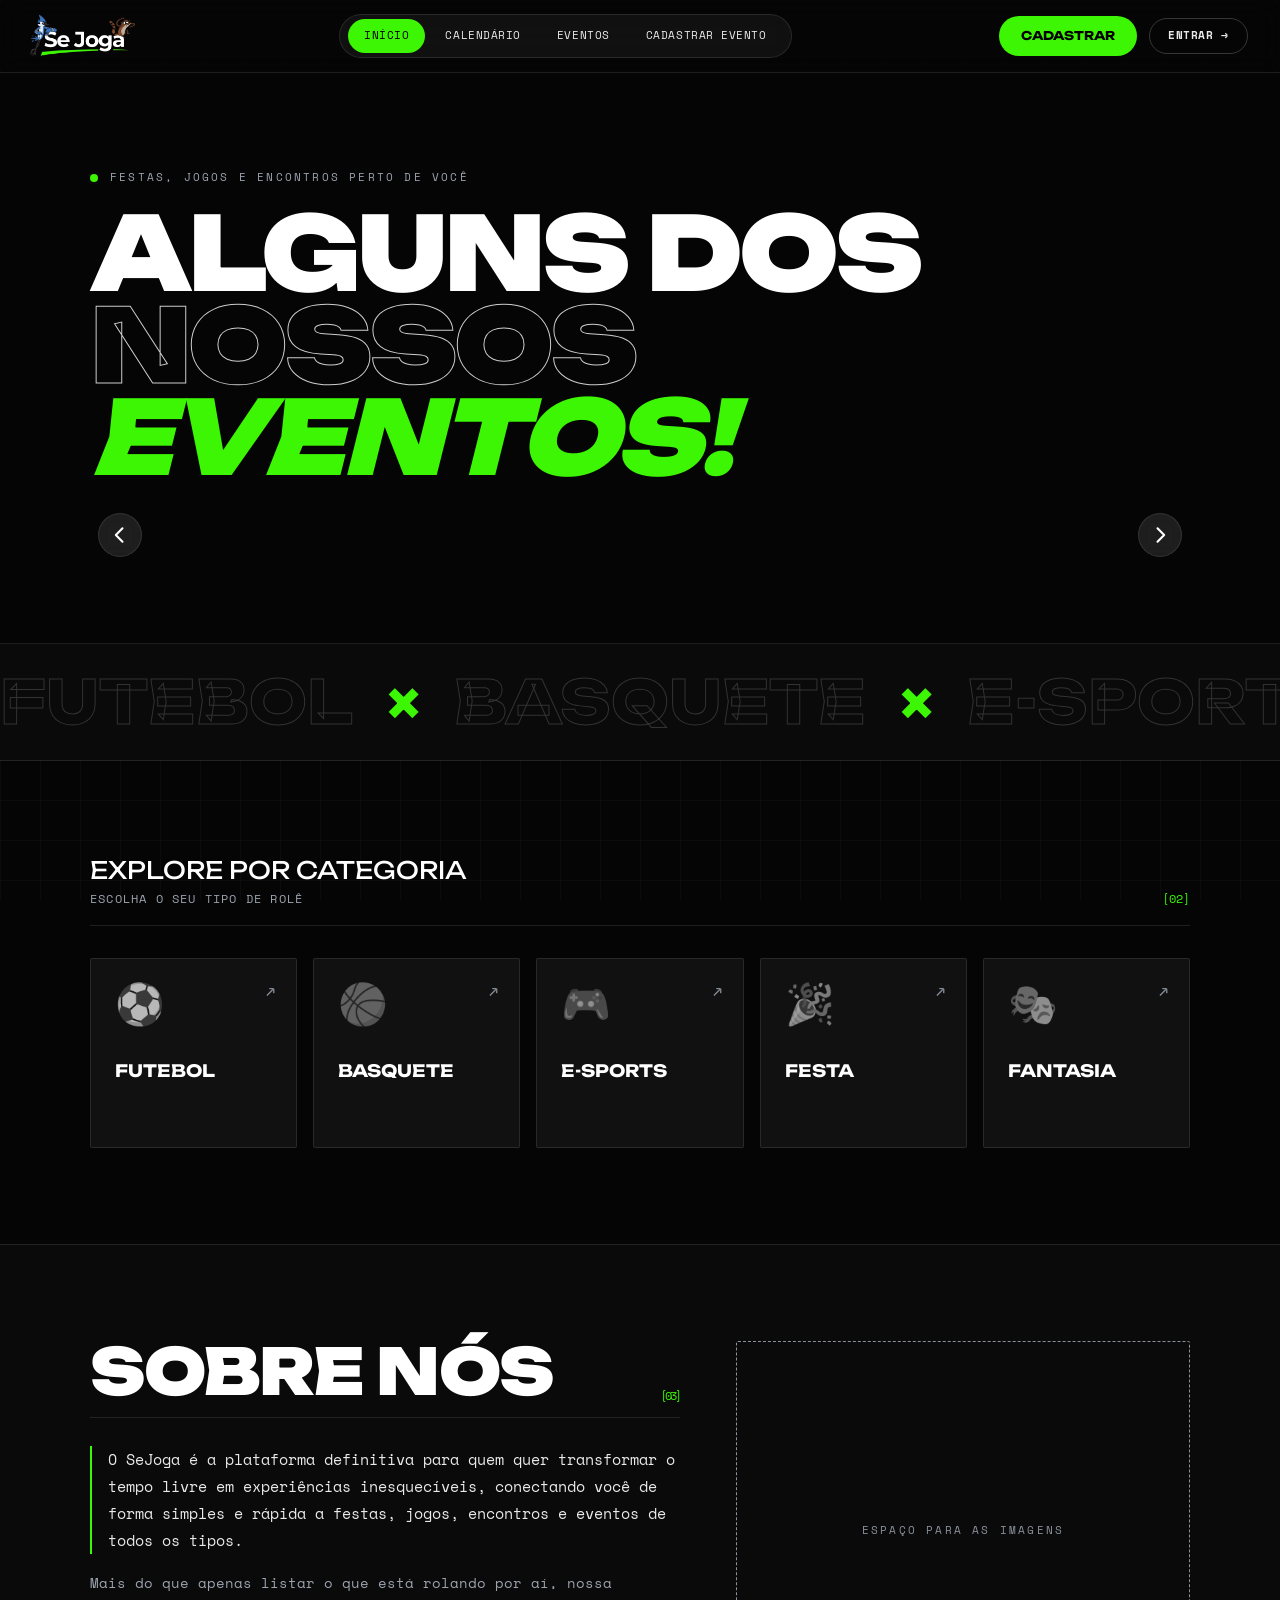
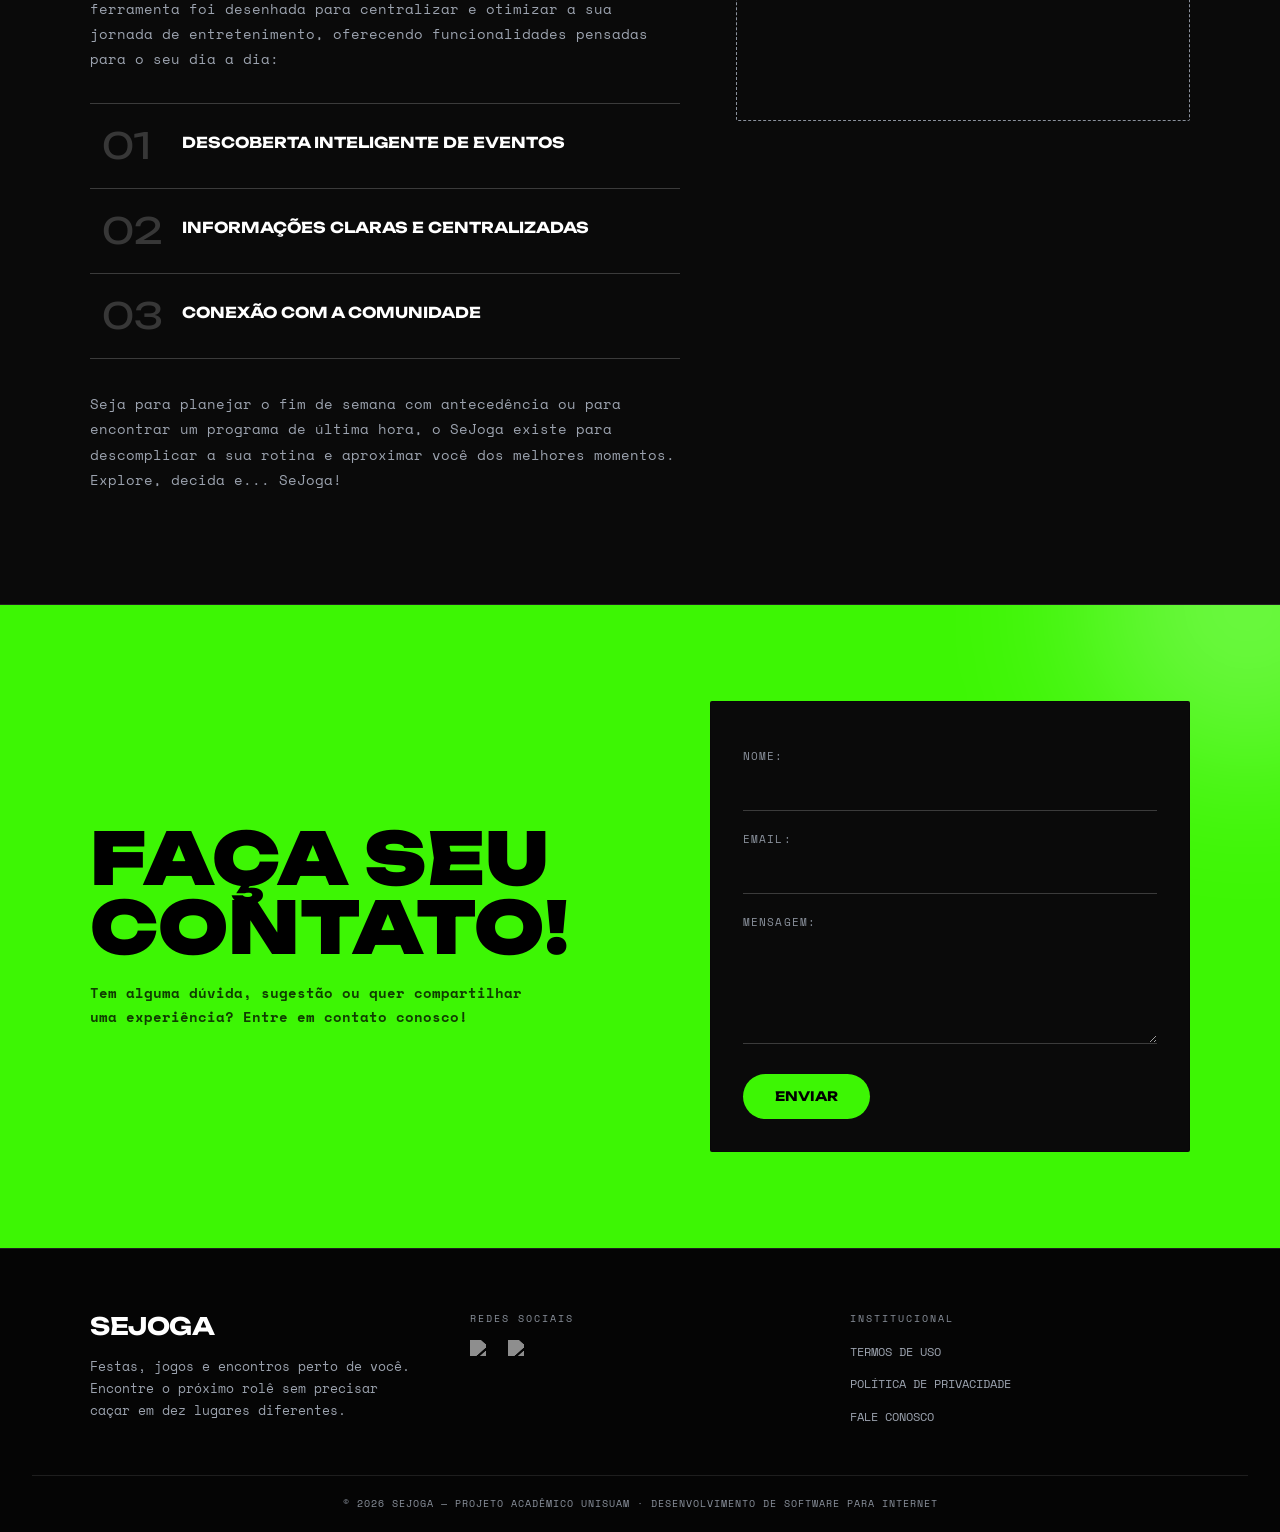
==== commit f67f9fa0: "Força o navegador a carregar o ícone novo" ====
--- a/index.html
+++ b/index.html
@@ -9,7 +9,7 @@
     <link rel="preconnect" href="https://fonts.gstatic.com" crossorigin>
     <link rel="stylesheet" href="https://fonts.googleapis.com/css2?family=Space+Mono:ital,wght@0,400;0,700;1,400&family=Unbounded:wght@400;700;900&display=swap">
     <link rel="stylesheet" href="css/style.css">
-    <link rel="icon" href="assets/logo/favicon-sj.png" type="image/png">
+    <link rel="icon" href="assets/logo/favicon-sj.png?v=2" type="image/png">
     <!-- tema.js no <head>: aplica o tema escuro antes da página aparecer -->
     <script src="js/tema.js"></script>
     <title>SeJoga</title>
@@ -27,7 +27,19 @@
         <ul class="menu">
             <li><a href="index.html" class="ativo" aria-current="page">Início</a></li>
             <li><a href="calendario.html">Calendário</a></li>
-            <li><a href="eventos.html" data-precisa-login>Eventos</a></li>
+            <!-- Submenu de categorias: abre com o mouse em cima (:hover) ou
+                 com o Tab (:focus-within). Cada link já chega na página
+                 Eventos com o filtro daquela categoria marcado. -->
+            <li class="menu-com-submenu">
+                <a href="eventos.html" data-precisa-login aria-haspopup="true">Eventos</a>
+                <ul class="submenu" aria-label="Categorias">
+                    <li><a href="eventos.html?categoria=futebol" data-precisa-login>Futebol</a></li>
+                    <li><a href="eventos.html?categoria=basquete" data-precisa-login>Basquete</a></li>
+                    <li><a href="eventos.html?categoria=fantasia" data-precisa-login>Fantasia</a></li>
+                    <li><a href="eventos.html?categoria=e-sport" data-precisa-login>E-sports</a></li>
+                    <li><a href="eventos.html?categoria=festa" data-precisa-login>Festa</a></li>
+                </ul>
+            </li>
             <li><a href="cadastro-evento.html" data-precisa-login>Cadastrar Evento</a></li>
         </ul>
     </nav>
--- a/css/style.css
+++ b/css/style.css
@@ -233,6 +233,76 @@
 .menu a.ativo {
     background-color: var(--sinal);
     color: var(--sobre-sinal);
+}
+
+
+/* ===== SUBMENU DE CATEGORIAS (item "Eventos") =====
+   Mesmo visual dos painéis suspensos do cabeçalho (fundo --faixa,
+   borda fina, sombra). Fica escondido e aparece quando:
+     :hover        -> o mouse está em cima do item;
+     :focus-within -> algum link DE DENTRO do item recebeu foco
+                      (Tab no teclado, ou um toque no celular).
+   Só CSS, nenhum JavaScript. */
+.menu-com-submenu {
+    position: relative;      /* o submenu se posiciona a partir daqui */
+}
+
+.submenu {
+    position: absolute;
+    top: 100%;
+    left: 50%;
+    z-index: 50;
+    min-width: 180px;
+    padding: 8px;
+    margin-top: 8px;
+    list-style: none;
+    border: 1px solid var(--borda);
+    border-radius: var(--raio);
+    background-color: var(--faixa);
+    box-shadow: 0 20px 40px rgba(0, 0, 0, 0.45);
+
+    /* Escondido com opacity + visibility (e não display: none)
+       para dar tempo da transição de entrada acontecer. */
+    opacity: 0;
+    visibility: hidden;
+    transform: translate(-50%, -4px);
+    transition: opacity 0.15s, transform 0.15s, visibility 0.15s;
+}
+
+/* Uma "ponte" invisível entre o item e o submenu: sem ela, o mouse
+   passa pelo vão de 8px, sai do :hover e o submenu fecha. */
+.submenu::before {
+    content: "";
+    position: absolute;
+    left: 0;
+    right: 0;
+    top: -10px;
+    height: 10px;
+}
+
+.menu-com-submenu:hover > .submenu,
+.menu-com-submenu:focus-within > .submenu {
+    opacity: 1;
+    visibility: visible;
+    transform: translate(-50%, 0);
+}
+
+/* Os links do submenu usam o "List Indent" do DS (igual ao
+   .menu-item do menu do usuário), e não a pílula verde do menu. */
+.submenu a {
+    padding: 9px 10px;
+    border-radius: var(--raio);
+    font-size: 11px;
+    white-space: nowrap;
+    transition: background-color 0.15s, color 0.15s, padding 0.2s;
+}
+
+.submenu a:hover,
+.submenu a:focus-visible {
+    background-color: var(--vidro);
+    color: var(--sinal-texto);
+    padding-left: 14px;
+    outline: none;
 }
 
 
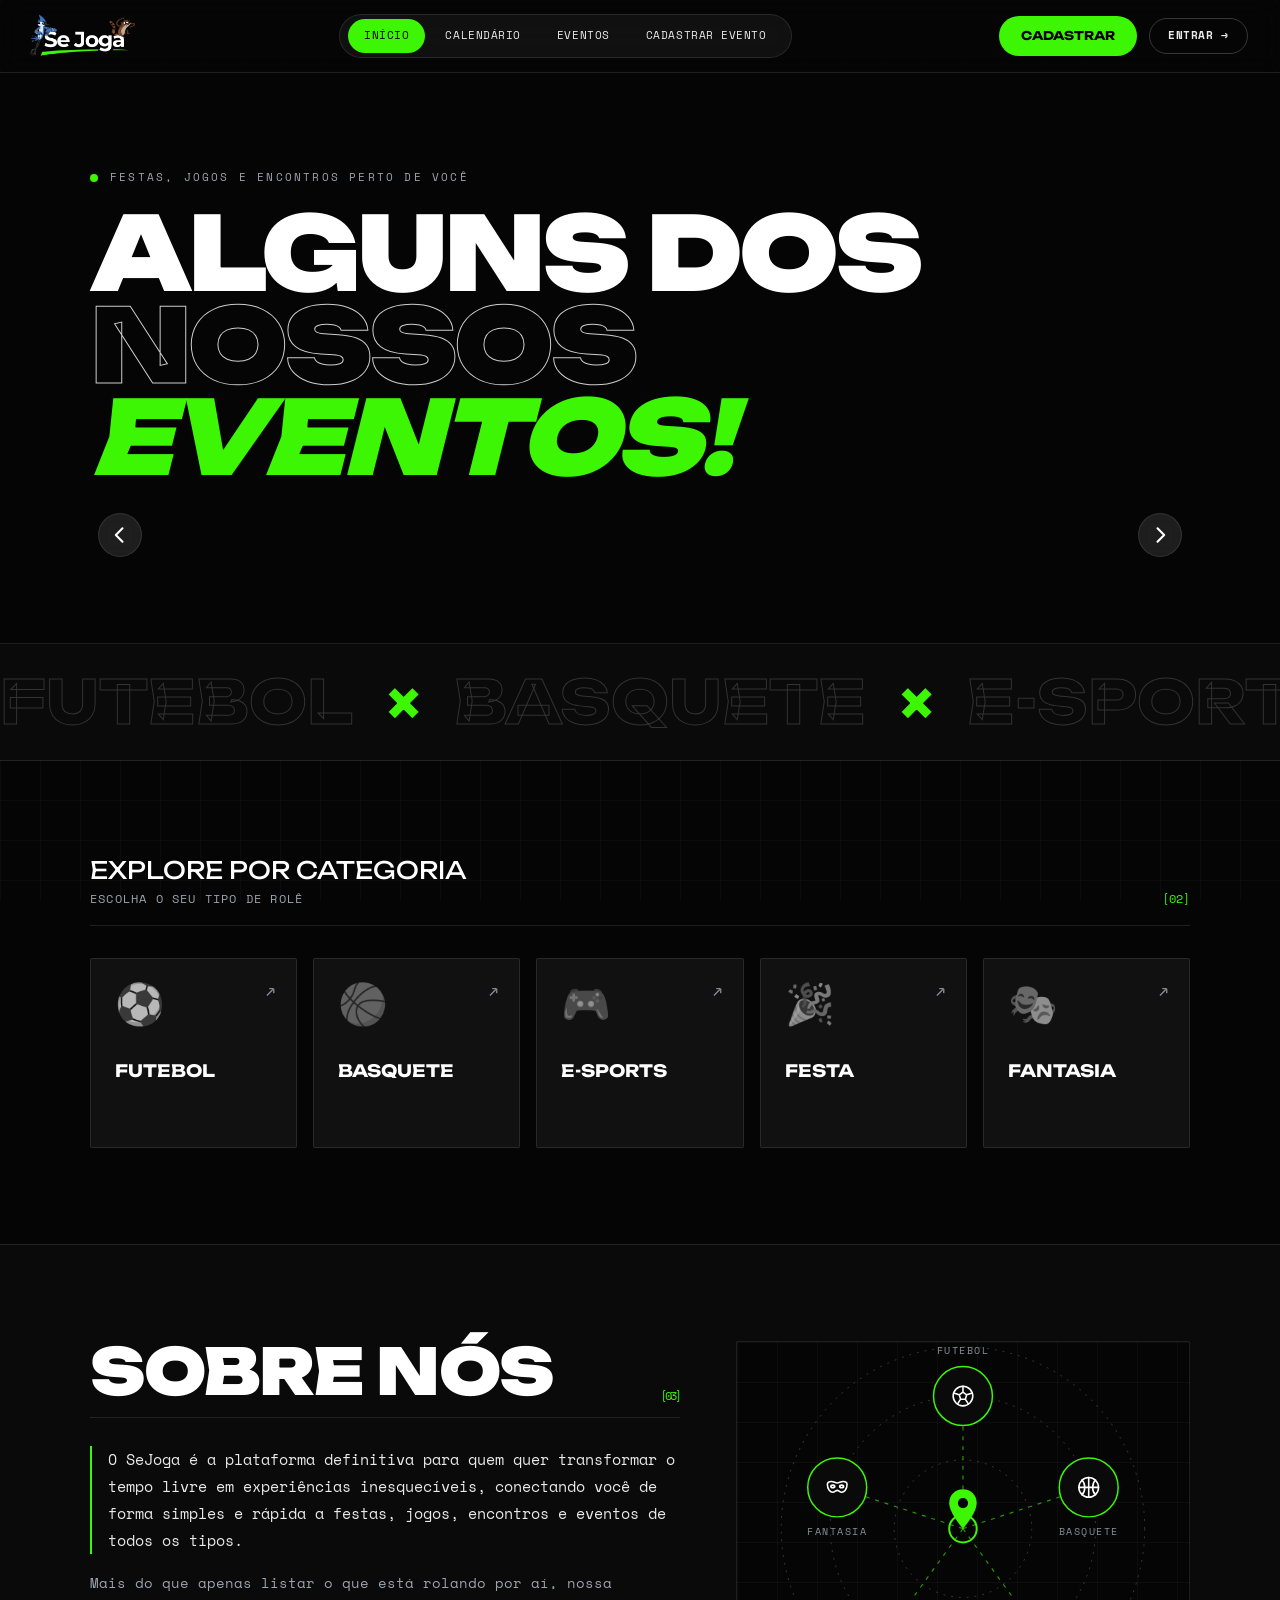
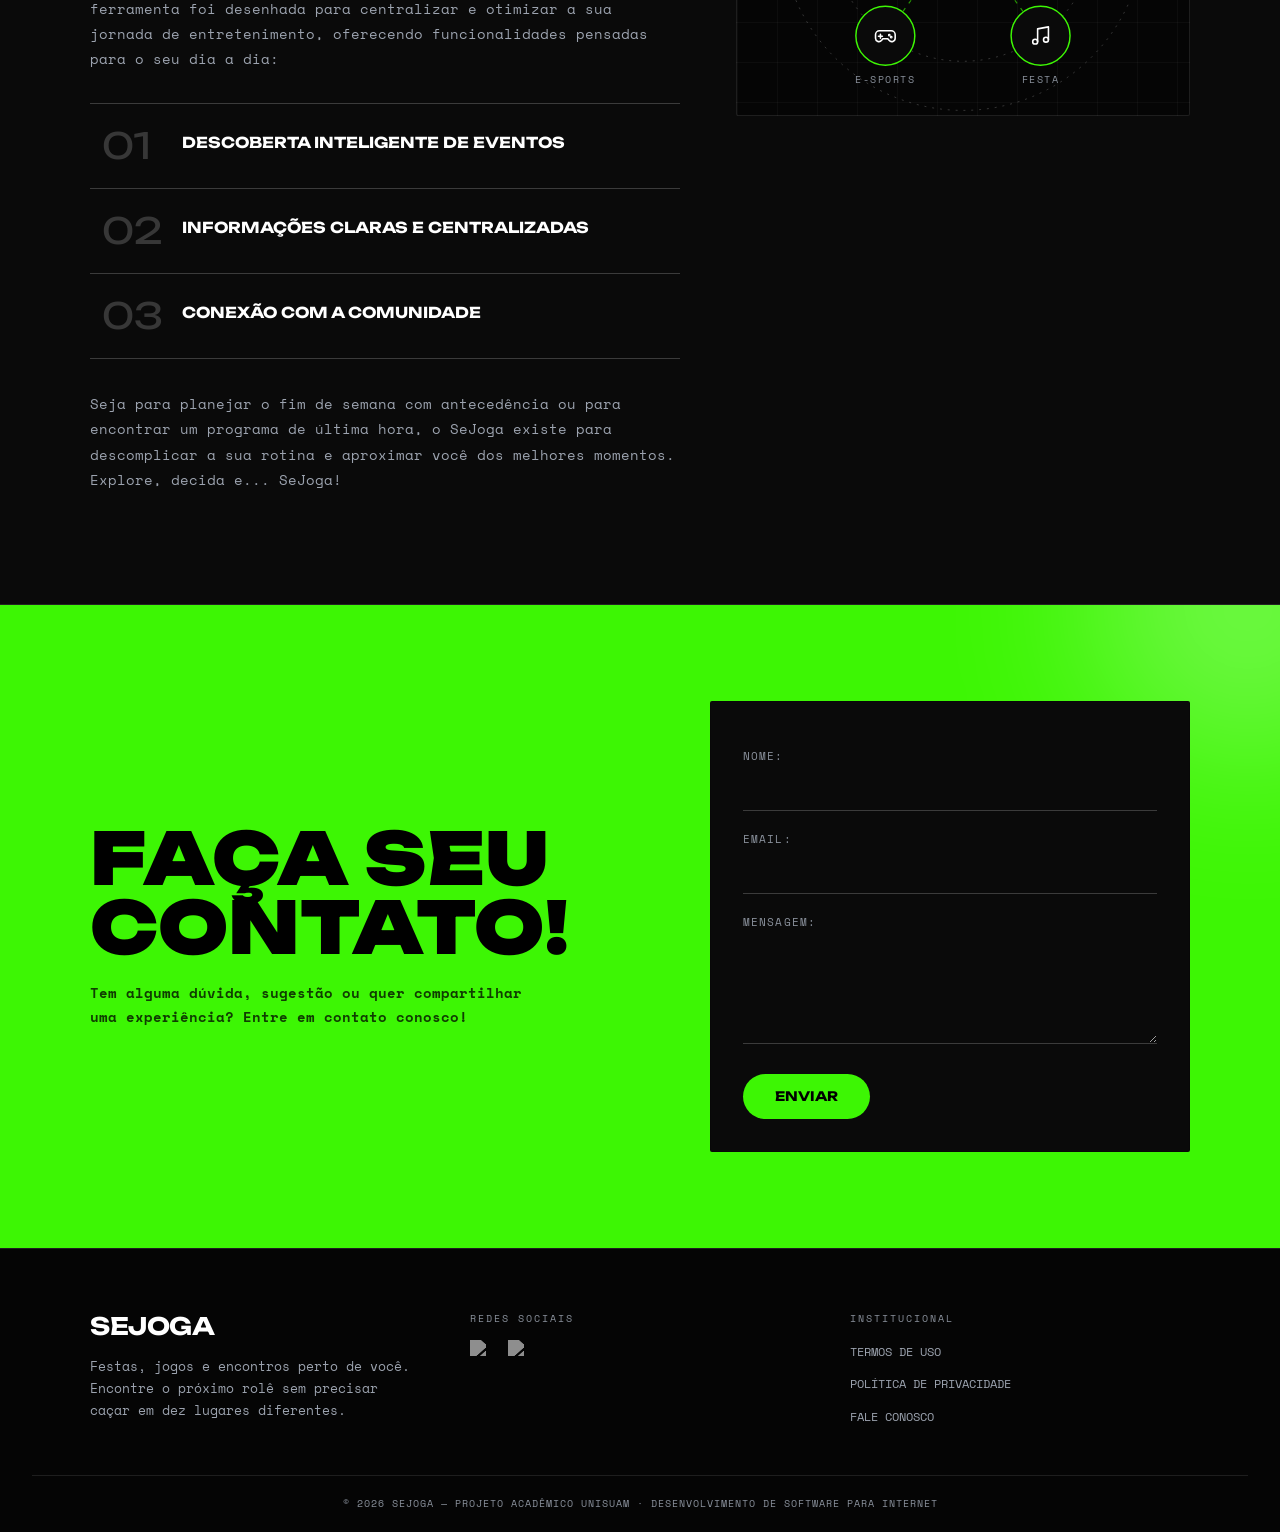
==== commit 7cf2657e: "Ilustração das categorias na seção Sobre Nós" ====
--- a/index.html
+++ b/index.html
@@ -182,13 +182,94 @@
                 <p>Seja para planejar o fim de semana com antecedência ou para encontrar um programa de última hora, o SeJoga existe para descomplicar a sua rotina e aproximar você dos melhores momentos. Explore, decida e... SeJoga!</p>
             </div>
 
-            <!-- ESPAÇO DAS IMAGENS. Enquanto estiver vazio, o CSS desenha
-                 uma moldura tracejada (seletor :empty). Para usar, coloque
-                 as imagens aqui dentro, por exemplo:
-                 <img src="assets/sobre/sobre-1.png" alt="Descreva a imagem">
-                 A moldura some sozinha. Atenção: para o :empty funcionar,
-                 não pode haver NADA entre as tags, nem espaço. -->
-            <div class="sobre-midia"></div>
+            <!-- ILUSTRAÇÃO DO "SOBRE NÓS"
+                 Desenhada em SVG direto no HTML (e não como <img>) para as
+                 cores virem das variáveis do CSS: assim ela troca de cor
+                 sozinha no tema claro. A ideia do desenho: o pino verde no
+                 centro é "você", e as cinco categorias do site giram em
+                 volta, ligadas a ele — "eventos perto de você".
+                 role="img" + aria-label: o leitor de tela lê a descrição
+                 em vez de tentar ler cada linha do desenho. -->
+            <div class="sobre-midia">
+                <svg class="sobre-ilustracao" viewBox="0 0 460 380" role="img"
+                     aria-label="Ilustração: um pino de localização no centro, ligado às cinco categorias do SeJoga: futebol, basquete, fantasia, e-sports e festa.">
+
+                    <!-- Anéis de "radar" em volta do pino -->
+                    <circle class="ilu-anel" cx="230" cy="190" r="70"/>
+                    <circle class="ilu-anel" cx="230" cy="190" r="135"/>
+                    <circle class="ilu-anel" cx="230" cy="190" r="185"/>
+
+                    <!-- Linhas do centro até cada categoria. O tracejado
+                         "anda" pela animação do CSS (stroke-dashoffset). -->
+                    <line class="ilu-linha" x1="230" y1="190" x2="230" y2="55"/>
+                    <line class="ilu-linha" x1="230" y1="190" x2="358" y2="148"/>
+                    <line class="ilu-linha" x1="230" y1="190" x2="309" y2="299"/>
+                    <line class="ilu-linha" x1="230" y1="190" x2="151" y2="299"/>
+                    <line class="ilu-linha" x1="230" y1="190" x2="102" y2="148"/>
+
+                    <!-- Pino no centro, com um anel que pulsa -->
+                    <circle class="ilu-pulso" cx="230" cy="190" r="14"/>
+                    <g transform="translate(206 146) scale(2)">
+                        <path class="ilu-pino" d="M12 2C8 2 5 5 5 9c0 5.2 7 13 7 13s7-7.8 7-13c0-4-3-7-7-7z"/>
+                        <circle class="ilu-furo" cx="12" cy="9" r="2.6"/>
+                    </g>
+
+                    <!-- As cinco categorias. Cada ícone é desenhado numa
+                         caixa de 24×24 e posicionado com translate. -->
+                    <g class="ilu-no">
+                        <title>Futebol</title>
+                        <circle cx="230" cy="55" r="30"/>
+                        <g class="ilu-icone" transform="translate(218 43)">
+                            <circle cx="12" cy="12" r="10"/>
+                            <path d="M12 8l3.8 2.8-1.4 4.4H9.6l-1.4-4.4zM12 8V2M15.8 10.8l5.7-1.8M14.4 15.2l3.1 4.8M9.6 15.2l-3.1 4.8M8.2 10.8L2.5 9"/>
+                        </g>
+                        <text class="ilu-rotulo" x="230" y="12">FUTEBOL</text>
+                    </g>
+
+                    <g class="ilu-no">
+                        <title>Basquete</title>
+                        <circle cx="358" cy="148" r="30"/>
+                        <g class="ilu-icone" transform="translate(346 136)">
+                            <circle cx="12" cy="12" r="10"/>
+                            <path d="M12 2v20M2 12h20M5 4.5C9 8 9 16 5 19.5M19 4.5C15 8 15 16 19 19.5"/>
+                        </g>
+                        <text class="ilu-rotulo" x="358" y="196">BASQUETE</text>
+                    </g>
+
+                    <g class="ilu-no">
+                        <title>Festa</title>
+                        <circle cx="309" cy="299" r="30"/>
+                        <g class="ilu-icone" transform="translate(297 287)">
+                            <path d="M9 18V5l11-2v13"/>
+                            <circle cx="6.5" cy="18" r="2.5"/>
+                            <circle cx="17.5" cy="16" r="2.5"/>
+                        </g>
+                        <text class="ilu-rotulo" x="309" y="347">FESTA</text>
+                    </g>
+
+                    <g class="ilu-no">
+                        <title>E-sports</title>
+                        <circle cx="151" cy="299" r="30"/>
+                        <g class="ilu-icone" transform="translate(139 287)">
+                            <path d="M6 7h12a4 4 0 0 1 4 4v3.5a3.5 3.5 0 0 1-6.2 2.2L14.5 15h-5l-1.3 1.7A3.5 3.5 0 0 1 2 14.5V11a4 4 0 0 1 4-4zM7 10.5v4M5 12.5h4"/>
+                            <circle cx="16" cy="11.5" r="0.6"/>
+                            <circle cx="18" cy="13.5" r="0.6"/>
+                        </g>
+                        <text class="ilu-rotulo" x="151" y="347">E-SPORTS</text>
+                    </g>
+
+                    <g class="ilu-no">
+                        <title>Fantasia</title>
+                        <circle cx="102" cy="148" r="30"/>
+                        <g class="ilu-icone" transform="translate(90 136)">
+                            <path d="M2 9c0-2 2-3 4-3 2.5 0 4 1.5 6 1.5S15.5 6 18 6c2 0 4 1 4 3 0 5-3 8-5.5 8-2 0-3-2-4.5-2s-2.5 2-4.5 2C5 17 2 14 2 9z"/>
+                            <ellipse cx="7.5" cy="11" rx="2" ry="1.3"/>
+                            <ellipse cx="16.5" cy="11" rx="2" ry="1.3"/>
+                        </g>
+                        <text class="ilu-rotulo" x="102" y="196">FANTASIA</text>
+                    </g>
+                </svg>
+            </div>
 
         </div>
     </section>
--- a/css/style.css
+++ b/css/style.css
@@ -1688,6 +1688,102 @@
 }
 
 
+/* ===== ILUSTRAÇÃO DO "SOBRE NÓS" (SVG no index.html) =====
+   No SVG, fill = cor de dentro e stroke = cor da linha. As cores
+   vêm das mesmas variáveis do site, então o tema claro funciona
+   sem nenhuma regra a mais. */
+
+.sobre-ilustracao {
+    display: block;
+    width: 100%;
+    height: auto;
+    border: 1px solid var(--borda);
+    border-radius: var(--raio);
+    background-color: var(--fundo);
+    /* a mesma grade fininha do fundo da página */
+    background-size: 40px 40px;
+    background-image:
+        linear-gradient(to right, var(--grade) 1px, transparent 1px),
+        linear-gradient(to bottom, var(--grade) 1px, transparent 1px);
+}
+
+.ilu-anel {
+    fill: none;
+    stroke: var(--borda-forte);
+    stroke-dasharray: 2 6;
+}
+
+/* As linhas tracejadas "correm" do pino até as categorias: a
+   animação desloca o começo do tracejado (stroke-dashoffset). */
+.ilu-linha {
+    stroke: var(--sinal-texto);
+    stroke-width: 1.2;
+    stroke-dasharray: 4 6;
+    opacity: 0.6;
+    animation: fluxo-linha 1.6s linear infinite;
+}
+
+@keyframes fluxo-linha {
+    to { stroke-dashoffset: -20; }
+}
+
+.ilu-pino { fill: var(--sinal); }
+.ilu-furo { fill: var(--fundo); }
+
+/* O anel do pino cresce e some, como o "ao vivo" do título.
+   transform-box: fill-box faz o scale partir do centro do anel. */
+.ilu-pulso {
+    fill: none;
+    stroke: var(--sinal);
+    stroke-width: 2;
+    transform-box: fill-box;
+    transform-origin: center;
+    animation: pulso-pino 2s ease-out infinite;
+}
+
+@keyframes pulso-pino {
+    from { transform: scale(0.6); opacity: 0.9; }
+    to   { transform: scale(3);   opacity: 0; }
+}
+
+/* Cada categoria: círculo escuro com borda verde e ícone branco. */
+.ilu-no > circle {
+    fill: var(--faixa);
+    stroke: var(--sinal-texto);
+    stroke-width: 1.5;
+    transition: fill 0.2s;
+}
+
+.ilu-icone {
+    fill: none;
+    stroke: var(--texto-forte);
+    stroke-width: 1.6;
+    stroke-linecap: round;
+    stroke-linejoin: round;
+    transition: stroke 0.2s;
+}
+
+/* Mouse em cima: o círculo acende em verde (como os botões). */
+.ilu-no:hover > circle { fill: var(--sinal); }
+.ilu-no:hover .ilu-icone { stroke: var(--sobre-sinal); }
+
+.ilu-rotulo {
+    fill: var(--texto-apagado);
+    font-family: var(--fonte-texto);
+    font-size: 10px;
+    letter-spacing: 0.15em;
+    text-anchor: middle;      /* o x do texto é o centro dele */
+}
+
+/* Quem pediu menos movimento no sistema não vê as animações. */
+@media (prefers-reduced-motion: reduce) {
+    .ilu-linha,
+    .ilu-pulso {
+        animation: none;
+    }
+}
+
+
 /* ===== CONTATO — o "bloco verde" (CTA) do DS ===== */
 
 .secao-contato {
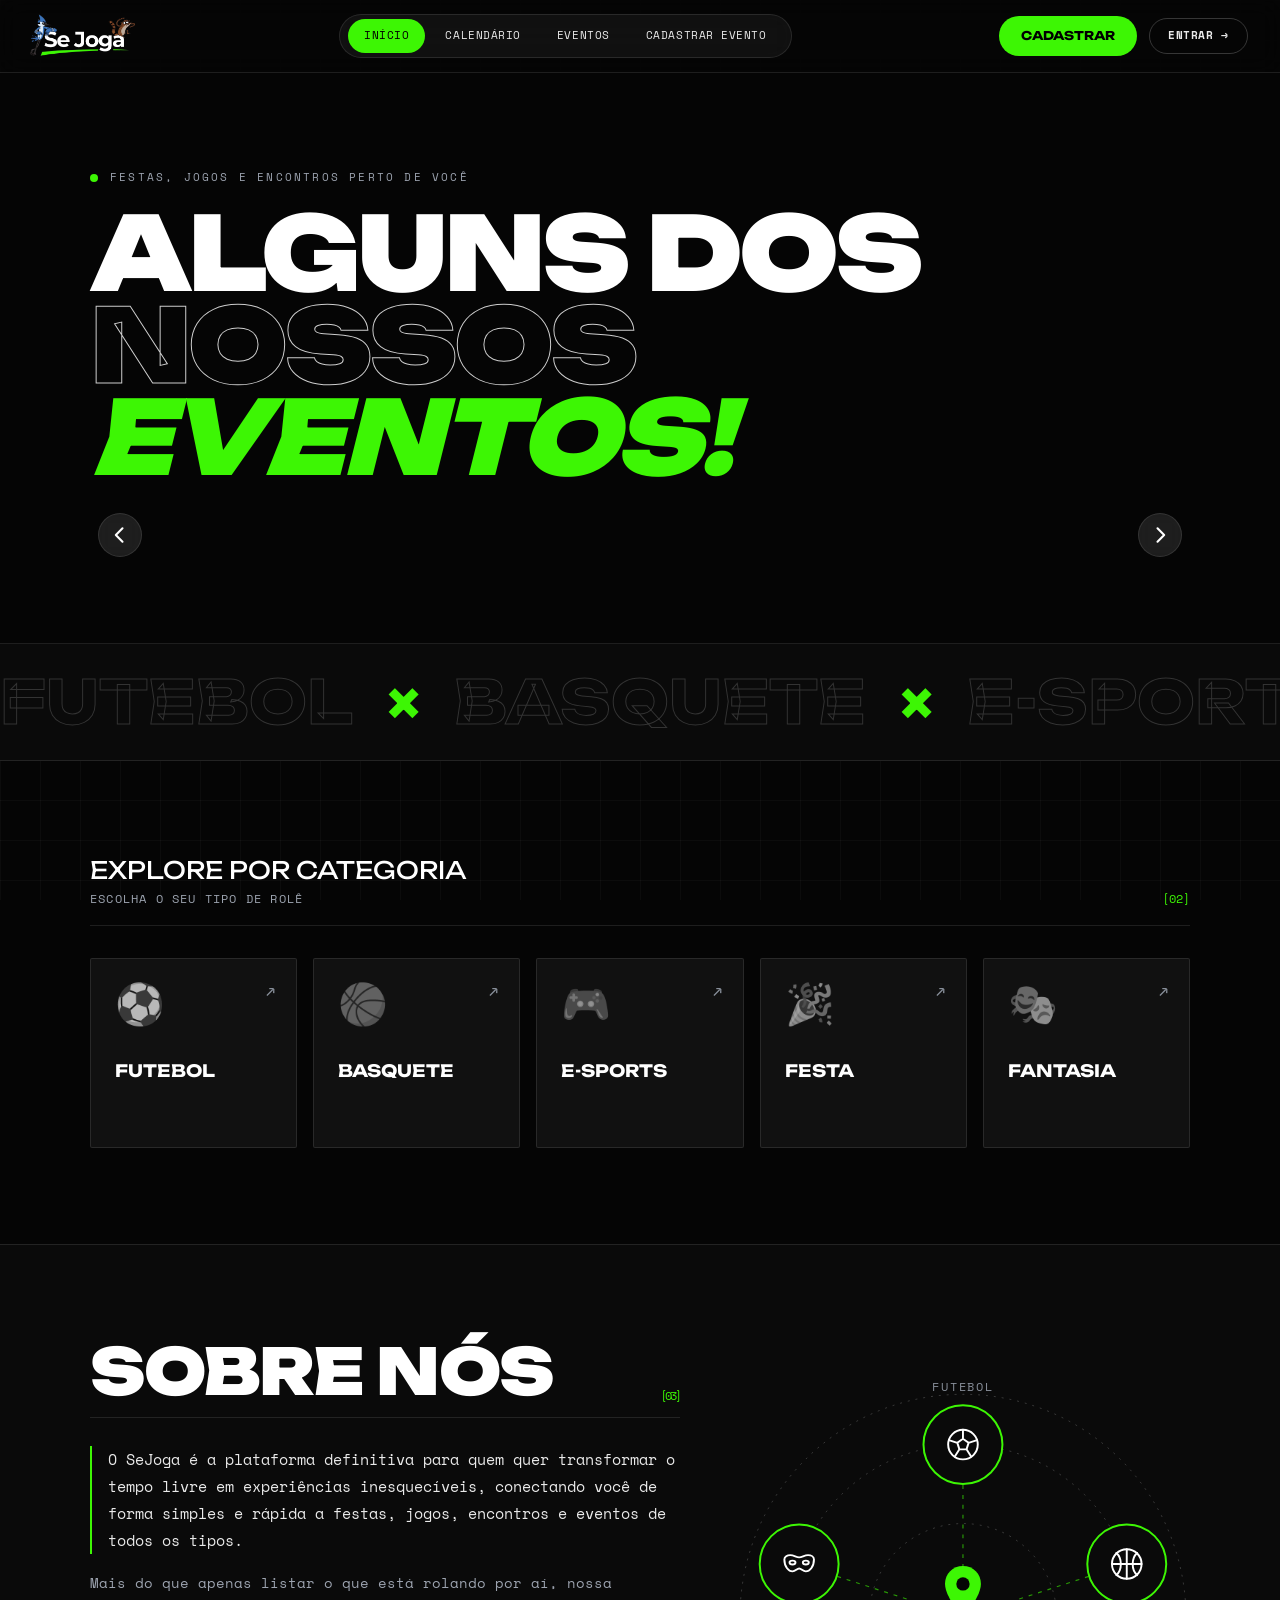
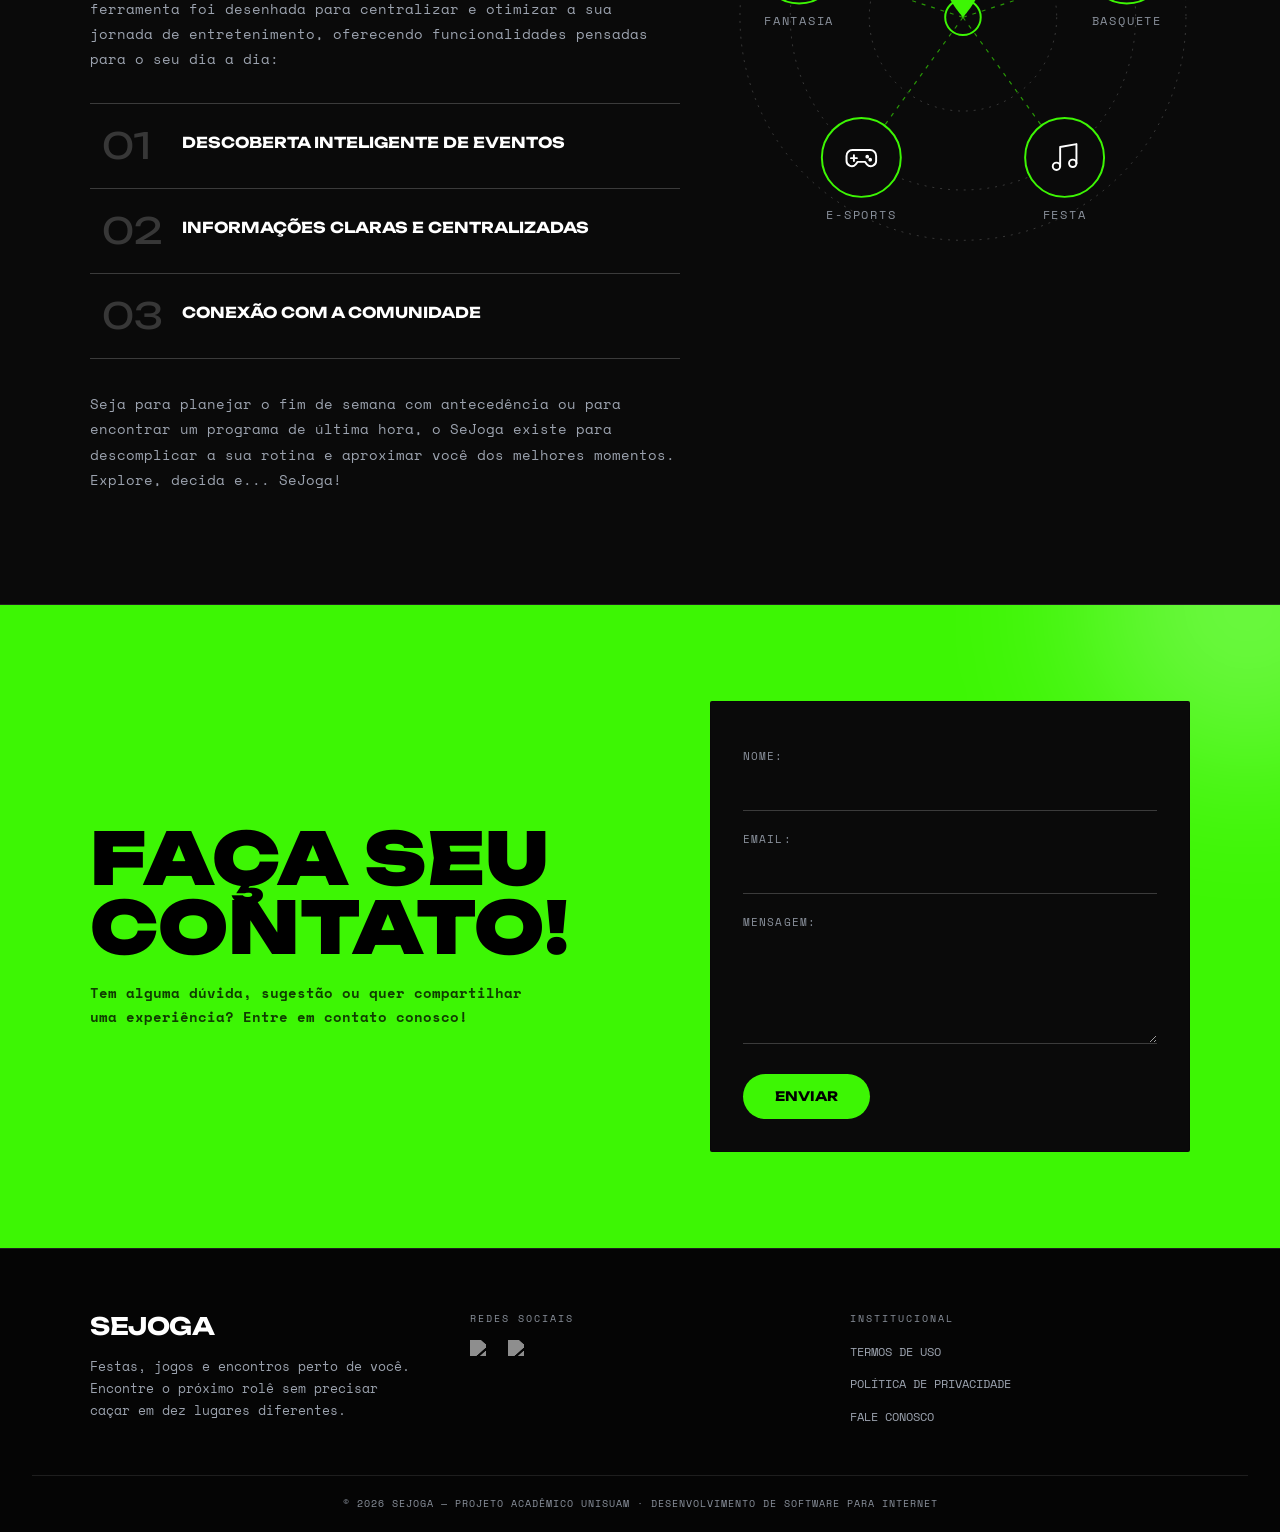
==== commit ef5e3030: "Ilustração do Sobre Nós maior e sem moldura" ====
--- a/index.html
+++ b/index.html
@@ -191,82 +191,82 @@
                  role="img" + aria-label: o leitor de tela lê a descrição
                  em vez de tentar ler cada linha do desenho. -->
             <div class="sobre-midia">
-                <svg class="sobre-ilustracao" viewBox="0 0 460 380" role="img"
+                <svg class="sobre-ilustracao" viewBox="0 0 460 530" role="img"
                      aria-label="Ilustração: um pino de localização no centro, ligado às cinco categorias do SeJoga: futebol, basquete, fantasia, e-sports e festa.">
 
                     <!-- Anéis de "radar" em volta do pino -->
-                    <circle class="ilu-anel" cx="230" cy="190" r="70"/>
-                    <circle class="ilu-anel" cx="230" cy="190" r="135"/>
-                    <circle class="ilu-anel" cx="230" cy="190" r="185"/>
+                    <circle class="ilu-anel" cx="230" cy="280" r="95"/>
+                    <circle class="ilu-anel" cx="230" cy="280" r="175"/>
+                    <circle class="ilu-anel" cx="230" cy="280" r="226"/>
 
                     <!-- Linhas do centro até cada categoria. O tracejado
                          "anda" pela animação do CSS (stroke-dashoffset). -->
-                    <line class="ilu-linha" x1="230" y1="190" x2="230" y2="55"/>
-                    <line class="ilu-linha" x1="230" y1="190" x2="358" y2="148"/>
-                    <line class="ilu-linha" x1="230" y1="190" x2="309" y2="299"/>
-                    <line class="ilu-linha" x1="230" y1="190" x2="151" y2="299"/>
-                    <line class="ilu-linha" x1="230" y1="190" x2="102" y2="148"/>
+                    <line class="ilu-linha" x1="230" y1="280" x2="230" y2="105"/>
+                    <line class="ilu-linha" x1="230" y1="280" x2="396" y2="226"/>
+                    <line class="ilu-linha" x1="230" y1="280" x2="333" y2="422"/>
+                    <line class="ilu-linha" x1="230" y1="280" x2="127" y2="422"/>
+                    <line class="ilu-linha" x1="230" y1="280" x2="64" y2="226"/>
 
                     <!-- Pino no centro, com um anel que pulsa -->
-                    <circle class="ilu-pulso" cx="230" cy="190" r="14"/>
-                    <g transform="translate(206 146) scale(2)">
+                    <circle class="ilu-pulso" cx="230" cy="280" r="18"/>
+                    <g transform="translate(198.8 222.8) scale(2.6)">
                         <path class="ilu-pino" d="M12 2C8 2 5 5 5 9c0 5.2 7 13 7 13s7-7.8 7-13c0-4-3-7-7-7z"/>
                         <circle class="ilu-furo" cx="12" cy="9" r="2.6"/>
                     </g>
 
-                    <!-- As cinco categorias. Cada ícone é desenhado numa
-                         caixa de 24×24 e posicionado com translate. -->
+                    <!-- As cinco categorias. Cada ícone é desenhado numa caixa de
+                         24×24 e ampliado 1,5 vez (scale) no lugar certo (translate). -->
                     <g class="ilu-no">
                         <title>Futebol</title>
-                        <circle cx="230" cy="55" r="30"/>
-                        <g class="ilu-icone" transform="translate(218 43)">
+                        <circle cx="230" cy="105" r="40"/>
+                        <g class="ilu-icone" transform="translate(212 87) scale(1.5)">
                             <circle cx="12" cy="12" r="10"/>
                             <path d="M12 8l3.8 2.8-1.4 4.4H9.6l-1.4-4.4zM12 8V2M15.8 10.8l5.7-1.8M14.4 15.2l3.1 4.8M9.6 15.2l-3.1 4.8M8.2 10.8L2.5 9"/>
                         </g>
-                        <text class="ilu-rotulo" x="230" y="12">FUTEBOL</text>
+                        <text class="ilu-rotulo" x="230" y="51">FUTEBOL</text>
                     </g>
 
                     <g class="ilu-no">
                         <title>Basquete</title>
-                        <circle cx="358" cy="148" r="30"/>
-                        <g class="ilu-icone" transform="translate(346 136)">
+                        <circle cx="396" cy="226" r="40"/>
+                        <g class="ilu-icone" transform="translate(378 208) scale(1.5)">
                             <circle cx="12" cy="12" r="10"/>
                             <path d="M12 2v20M2 12h20M5 4.5C9 8 9 16 5 19.5M19 4.5C15 8 15 16 19 19.5"/>
                         </g>
-                        <text class="ilu-rotulo" x="358" y="196">BASQUETE</text>
+                        <text class="ilu-rotulo" x="396" y="288">BASQUETE</text>
                     </g>
 
                     <g class="ilu-no">
                         <title>Festa</title>
-                        <circle cx="309" cy="299" r="30"/>
-                        <g class="ilu-icone" transform="translate(297 287)">
+                        <circle cx="333" cy="422" r="40"/>
+                        <g class="ilu-icone" transform="translate(315 404) scale(1.5)">
                             <path d="M9 18V5l11-2v13"/>
                             <circle cx="6.5" cy="18" r="2.5"/>
                             <circle cx="17.5" cy="16" r="2.5"/>
                         </g>
-                        <text class="ilu-rotulo" x="309" y="347">FESTA</text>
+                        <text class="ilu-rotulo" x="333" y="484">FESTA</text>
                     </g>
 
                     <g class="ilu-no">
                         <title>E-sports</title>
-                        <circle cx="151" cy="299" r="30"/>
-                        <g class="ilu-icone" transform="translate(139 287)">
+                        <circle cx="127" cy="422" r="40"/>
+                        <g class="ilu-icone" transform="translate(109 404) scale(1.5)">
                             <path d="M6 7h12a4 4 0 0 1 4 4v3.5a3.5 3.5 0 0 1-6.2 2.2L14.5 15h-5l-1.3 1.7A3.5 3.5 0 0 1 2 14.5V11a4 4 0 0 1 4-4zM7 10.5v4M5 12.5h4"/>
                             <circle cx="16" cy="11.5" r="0.6"/>
                             <circle cx="18" cy="13.5" r="0.6"/>
                         </g>
-                        <text class="ilu-rotulo" x="151" y="347">E-SPORTS</text>
+                        <text class="ilu-rotulo" x="127" y="484">E-SPORTS</text>
                     </g>
 
                     <g class="ilu-no">
                         <title>Fantasia</title>
-                        <circle cx="102" cy="148" r="30"/>
-                        <g class="ilu-icone" transform="translate(90 136)">
+                        <circle cx="64" cy="226" r="40"/>
+                        <g class="ilu-icone" transform="translate(46 208) scale(1.5)">
                             <path d="M2 9c0-2 2-3 4-3 2.5 0 4 1.5 6 1.5S15.5 6 18 6c2 0 4 1 4 3 0 5-3 8-5.5 8-2 0-3-2-4.5-2s-2.5 2-4.5 2C5 17 2 14 2 9z"/>
                             <ellipse cx="7.5" cy="11" rx="2" ry="1.3"/>
                             <ellipse cx="16.5" cy="11" rx="2" ry="1.3"/>
                         </g>
-                        <text class="ilu-rotulo" x="102" y="196">FANTASIA</text>
+                        <text class="ilu-rotulo" x="64" y="288">FANTASIA</text>
                     </g>
                 </svg>
             </div>
--- a/css/style.css
+++ b/css/style.css
@@ -1697,14 +1697,7 @@
     display: block;
     width: 100%;
     height: auto;
-    border: 1px solid var(--borda);
-    border-radius: var(--raio);
-    background-color: var(--fundo);
-    /* a mesma grade fininha do fundo da página */
-    background-size: 40px 40px;
-    background-image:
-        linear-gradient(to right, var(--grade) 1px, transparent 1px),
-        linear-gradient(to bottom, var(--grade) 1px, transparent 1px);
+    overflow: visible;        /* o anel de fora pode passar um pouco da coluna */
 }
 
 .ilu-anel {
@@ -1750,14 +1743,14 @@
 .ilu-no > circle {
     fill: var(--faixa);
     stroke: var(--sinal-texto);
-    stroke-width: 1.5;
+    stroke-width: 2;
     transition: fill 0.2s;
 }
 
 .ilu-icone {
     fill: none;
     stroke: var(--texto-forte);
-    stroke-width: 1.6;
+    stroke-width: 1.3;        /* o scale(1.5) do HTML engrossa a linha */
     stroke-linecap: round;
     stroke-linejoin: round;
     transition: stroke 0.2s;
@@ -1770,7 +1763,7 @@
 .ilu-rotulo {
     fill: var(--texto-apagado);
     font-family: var(--fonte-texto);
-    font-size: 10px;
+    font-size: 12px;
     letter-spacing: 0.15em;
     text-anchor: middle;      /* o x do texto é o centro dele */
 }
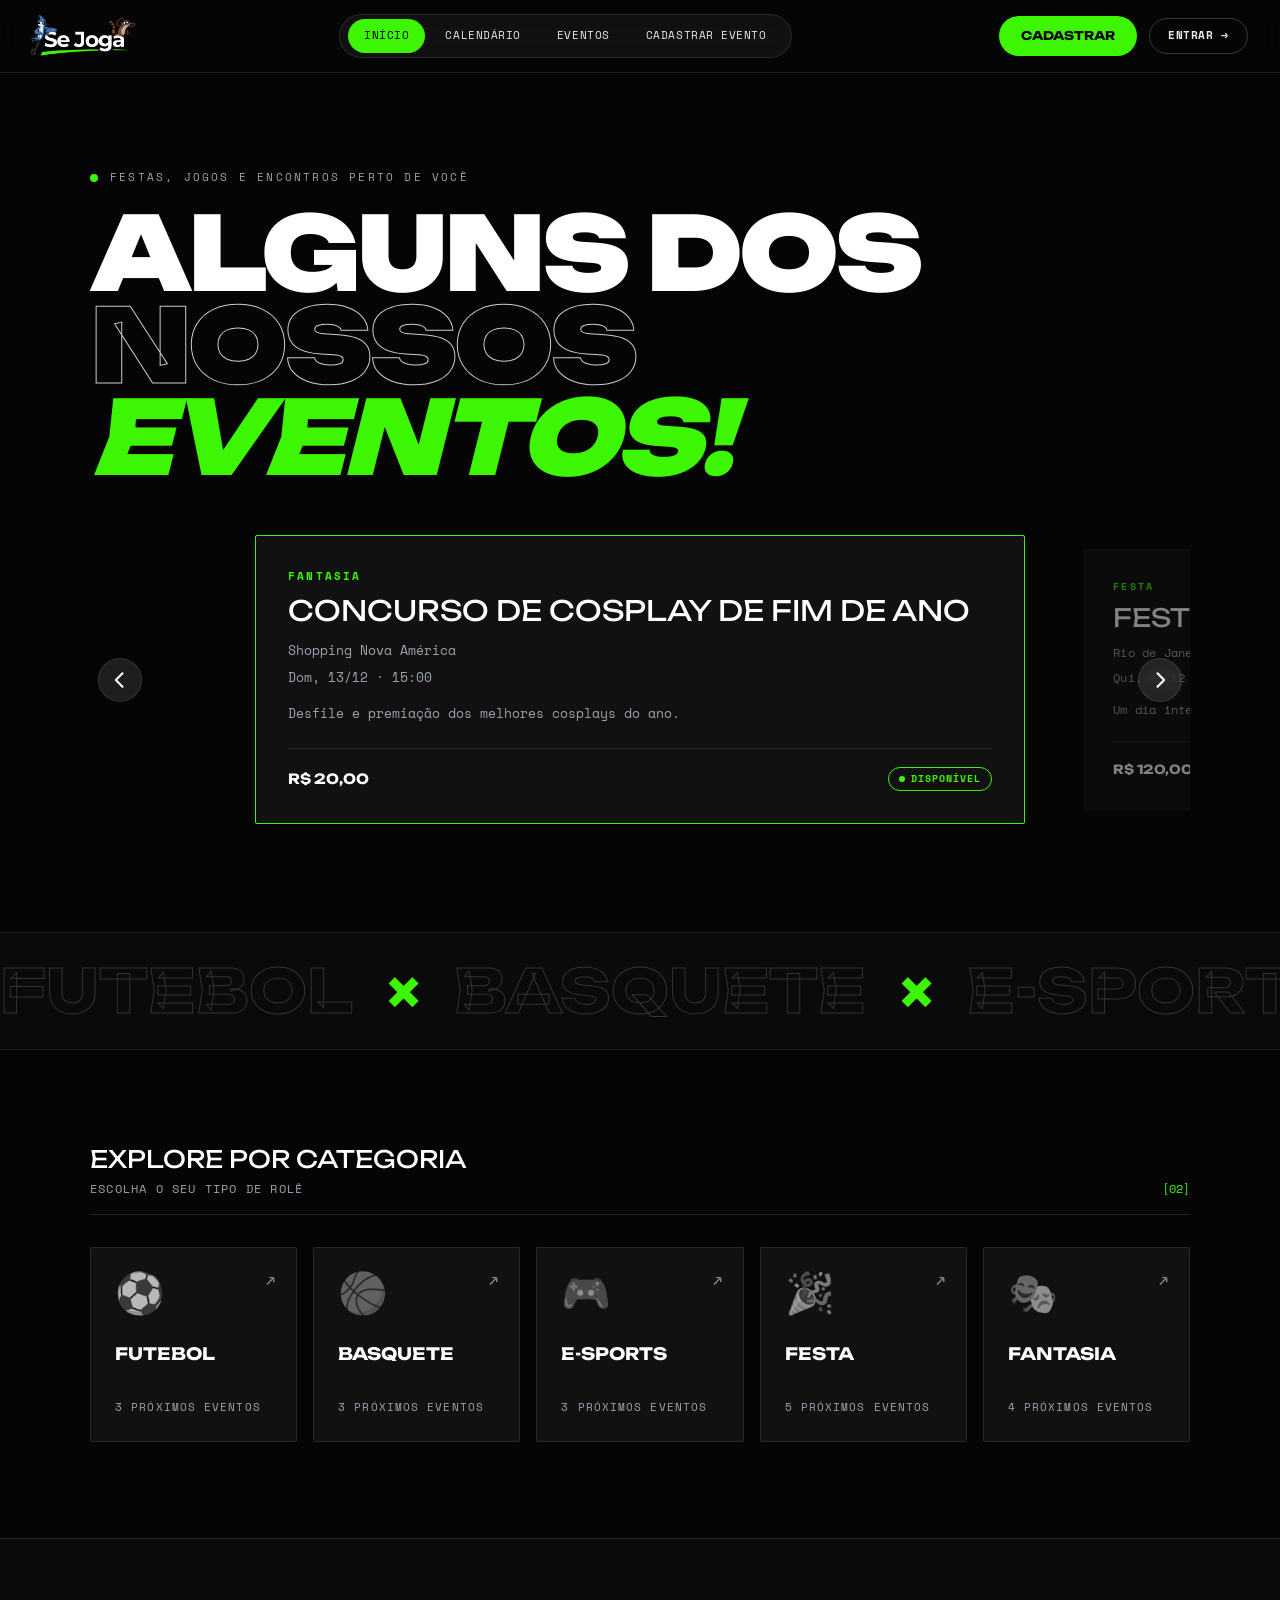
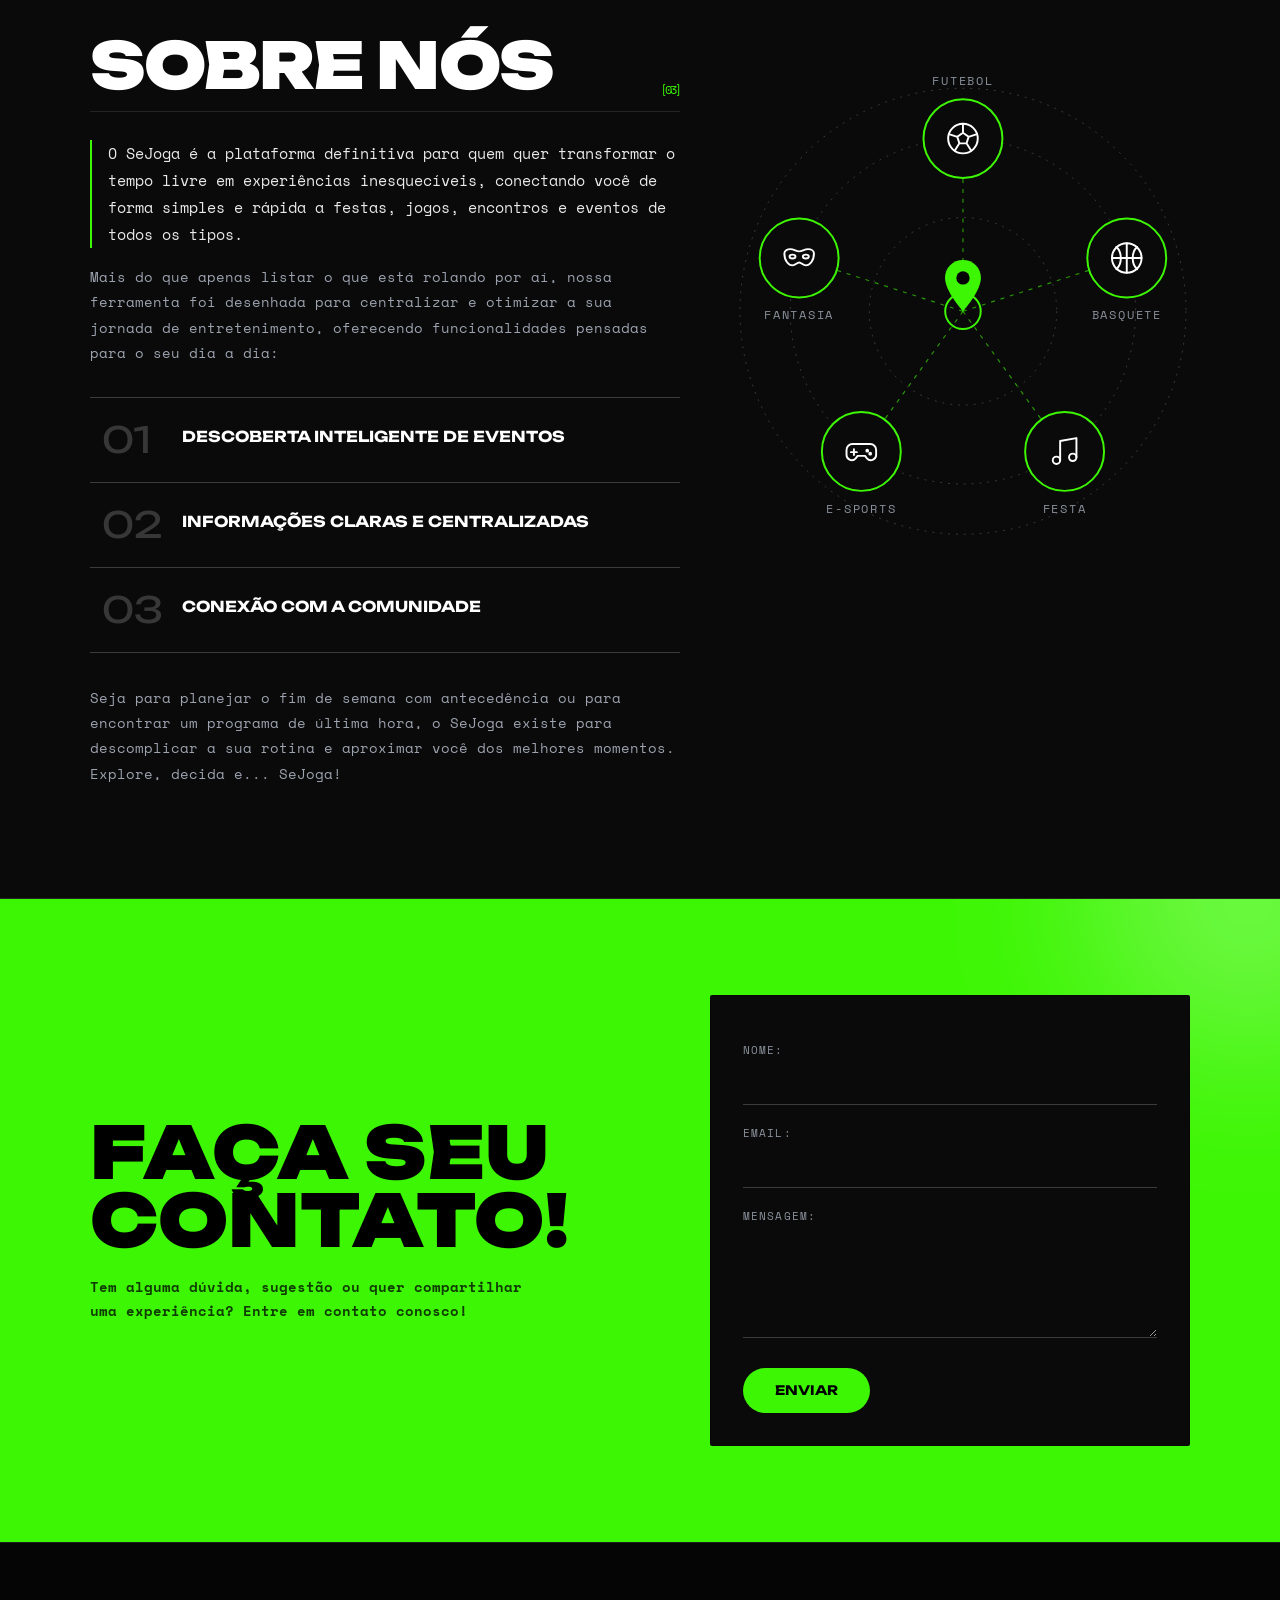
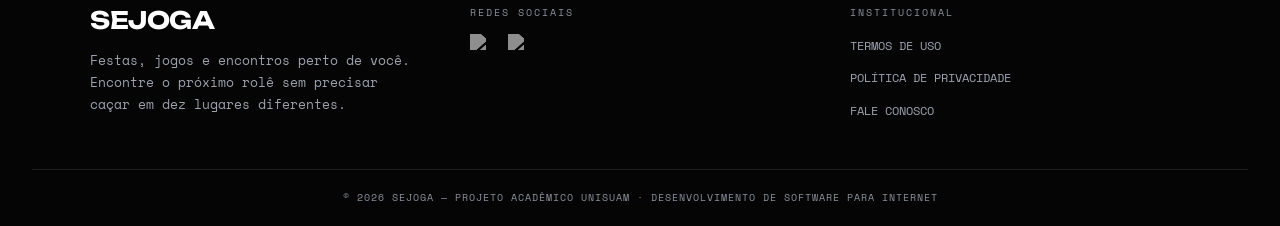
==== commit e59cac47: "Organiza os comentários do código" ====
--- a/index.html
+++ b/index.html
@@ -3,33 +3,28 @@
 <head>
     <meta charset="UTF-8">
     <meta name="viewport" content="width=device-width, initial-scale=1.0">
-    <!-- Fontes do design system: Unbounded (títulos) e Space Mono (texto).
-         preconnect abre a conexão com o Google antes, para carregar mais rápido. -->
     <link rel="preconnect" href="https://fonts.googleapis.com">
     <link rel="preconnect" href="https://fonts.gstatic.com" crossorigin>
     <link rel="stylesheet" href="https://fonts.googleapis.com/css2?family=Space+Mono:ital,wght@0,400;0,700;1,400&family=Unbounded:wght@400;700;900&display=swap">
     <link rel="stylesheet" href="css/style.css">
     <link rel="icon" href="assets/logo/favicon-sj.png?v=2" type="image/png">
-    <!-- tema.js no <head>: aplica o tema escuro antes da página aparecer -->
     <script src="js/tema.js"></script>
     <title>SeJoga</title>
 </head>
 <body>
 
-<!-- CABEÇALHO — o mesmo em todas as páginas -->
+<!-- cabecalho -->
 <header class="cabecalho">
 
     <a href="index.html" class="logo">
         <img src="assets/logo/logo.png" alt="Logo do SeJoga">
     </a>
 
+    <!-- menu -->
     <nav class="menu" aria-label="Principal">
         <ul class="menu">
             <li><a href="index.html" class="ativo" aria-current="page">Início</a></li>
             <li><a href="calendario.html">Calendário</a></li>
-            <!-- Submenu de categorias: abre com o mouse em cima (:hover) ou
-                 com o Tab (:focus-within). Cada link já chega na página
-                 Eventos com o filtro daquela categoria marcado. -->
             <li class="menu-com-submenu">
                 <a href="eventos.html" data-precisa-login aria-haspopup="true">Eventos</a>
                 <ul class="submenu" aria-label="Categorias">
@@ -44,8 +39,6 @@
         </ul>
     </nav>
 
-    <!-- Visitante: estes dois botões. Logado: o cabecalho.js esconde
-         os dois e monta o sininho e o menu do usuário no lugar. -->
     <div class="acoes-cabecalho">
         <a href="cadastro.html" class="botao-cadastro" data-sessao="deslogado">Cadastrar</a>
         <a href="login.html" class="botao-entrar" data-sessao="deslogado">Entrar</a>
@@ -55,12 +48,9 @@
 
 <main>
 
-    <!-- 1. EVENTOS — agora a primeira coisa que se vê -->
+    <!-- eventos em destaque (carrossel) -->
     <section class="secao-eventos">
 
-        <!-- Os <span> só mudam o visual (palavra vazada e palavra em
-             verde, como no título do design system). O texto lido pelo
-             leitor de tela continua o mesmo: "Alguns dos nossos eventos!" -->
         <div class="titulo-secao">
             <h1>Alguns dos <span class="texto-contorno">nossos</span> <span class="texto-sinal">eventos!</span></h1>
             <p class="subtitulo">Festas, jogos e encontros perto de você</p>
@@ -73,8 +63,6 @@
                 </svg>
             </button>
 
-            <!-- Os cards são montados pelo js/home/destaques.js,
-                 a partir da lista única do js/eventos.js. -->
             <div class="trilho-eventos"></div>
 
             <button class="seta seta-direita" aria-label="Próximo evento">
@@ -85,12 +73,6 @@
         </div>
     </section>
 
-
-    <!-- FAIXA ROLANTE — enfeite do design system (as categorias
-         passando sem parar). aria-hidden: é só decoração, o leitor de
-         tela pula (as categorias de verdade estão logo abaixo).
-         O texto está escrito DUAS vezes de propósito: é o que faz o
-         loop parecer infinito (explicado no css/style.css). -->
     <div class="faixa-rolante" aria-hidden="true">
         <div class="faixa-rolante-trilho">
             <span>Futebol</span><span class="faixa-x">×</span>
@@ -106,10 +88,7 @@
         </div>
     </div>
 
-
-    <!-- 2. CATEGORIAS — cada cartão abre a página Eventos já filtrada.
-         data-precisa-login: visitante recebe o convite de login e,
-         depois de entrar, cai direto na categoria que escolheu. -->
+    <!-- categorias -->
     <section class="secao-categorias">
 
         <div class="titulo-secao">
@@ -156,8 +135,7 @@
         </ul>
     </section>
 
-
-    <!-- 3. SOBRE NÓS — texto à esquerda, imagens à direita -->
+    <!-- sobre nos -->
     <section class="secao-sobre">
         <div class="sobre-conteudo">
 
@@ -182,40 +160,27 @@
                 <p>Seja para planejar o fim de semana com antecedência ou para encontrar um programa de última hora, o SeJoga existe para descomplicar a sua rotina e aproximar você dos melhores momentos. Explore, decida e... SeJoga!</p>
             </div>
 
-            <!-- ILUSTRAÇÃO DO "SOBRE NÓS"
-                 Desenhada em SVG direto no HTML (e não como <img>) para as
-                 cores virem das variáveis do CSS: assim ela troca de cor
-                 sozinha no tema claro. A ideia do desenho: o pino verde no
-                 centro é "você", e as cinco categorias do site giram em
-                 volta, ligadas a ele — "eventos perto de você".
-                 role="img" + aria-label: o leitor de tela lê a descrição
-                 em vez de tentar ler cada linha do desenho. -->
             <div class="sobre-midia">
+                <!-- desenho: o pino no meio ligado as 5 categorias -->
                 <svg class="sobre-ilustracao" viewBox="0 0 460 530" role="img"
                      aria-label="Ilustração: um pino de localização no centro, ligado às cinco categorias do SeJoga: futebol, basquete, fantasia, e-sports e festa.">
 
-                    <!-- Anéis de "radar" em volta do pino -->
                     <circle class="ilu-anel" cx="230" cy="280" r="95"/>
                     <circle class="ilu-anel" cx="230" cy="280" r="175"/>
                     <circle class="ilu-anel" cx="230" cy="280" r="226"/>
 
-                    <!-- Linhas do centro até cada categoria. O tracejado
-                         "anda" pela animação do CSS (stroke-dashoffset). -->
                     <line class="ilu-linha" x1="230" y1="280" x2="230" y2="105"/>
                     <line class="ilu-linha" x1="230" y1="280" x2="396" y2="226"/>
                     <line class="ilu-linha" x1="230" y1="280" x2="333" y2="422"/>
                     <line class="ilu-linha" x1="230" y1="280" x2="127" y2="422"/>
                     <line class="ilu-linha" x1="230" y1="280" x2="64" y2="226"/>
 
-                    <!-- Pino no centro, com um anel que pulsa -->
                     <circle class="ilu-pulso" cx="230" cy="280" r="18"/>
                     <g transform="translate(198.8 222.8) scale(2.6)">
                         <path class="ilu-pino" d="M12 2C8 2 5 5 5 9c0 5.2 7 13 7 13s7-7.8 7-13c0-4-3-7-7-7z"/>
                         <circle class="ilu-furo" cx="12" cy="9" r="2.6"/>
                     </g>
 
-                    <!-- As cinco categorias. Cada ícone é desenhado numa caixa de
-                         24×24 e ampliado 1,5 vez (scale) no lugar certo (translate). -->
                     <g class="ilu-no">
                         <title>Futebol</title>
                         <circle cx="230" cy="105" r="40"/>
@@ -274,8 +239,7 @@
         </div>
     </section>
 
-
-    <!-- 4. CONTATO -->
+    <!-- contato -->
     <section class="secao-contato">
         <h2>Faça seu contato!</h2>
         <p>Tem alguma dúvida, sugestão ou quer compartilhar uma experiência? Entre em contato conosco!</p>
@@ -295,6 +259,7 @@
     </section>
 </main>
 
+<!-- rodape -->
 <footer class="rodape">
     <div class="rodape-conteudo">
         <div class="rodape-coluna">
@@ -333,8 +298,6 @@
     </div>
 </footer>
 
-<!-- Confirmação do formulário de contato. O convite de login
-     (#modal-conta) não precisa estar aqui: o auth.js cria sozinho. -->
 <div class="modal" id="modal-contato">
     <div class="modal-caixa" role="dialog" aria-modal="true" aria-labelledby="modal-contato-titulo">
         <button type="button" class="modal-fechar" aria-label="Fechar">&times;</button>
@@ -342,14 +305,12 @@
         <p id="modal-contato-texto"></p>
 
         <div class="modal-acoes">
-            <!-- data-fechar-modal: o ui.js fecha o modal ao clicar -->
             <button type="button" class="botao-cadastro" data-fechar-modal>OK</button>
         </div>
     </div>
 </div>
 
-<!-- A ordem importa: cada arquivo usa funções dos anteriores.
-     O destaques.js monta os cards que o carrossel.js precisa encontrar. -->
+<!-- scripts (o storage vem primeiro porque os outros usam ele) -->
 <script src="js/storage.js"></script>
 <script src="js/ui.js"></script>
 <script src="js/auth.js"></script>
--- a/css/style.css
+++ b/css/style.css
@@ -1,24 +1,11 @@
-/* ============================================
-   SEJOGA — Estilos globais
-   Design system: "Yozelen" (creative-event-13).
-   Toda página importa este arquivo.
-
-   A identidade do DS em quatro ideias:
-   1. Fundo quase preto, com uma grade fininha por cima.
-   2. Um único verde neon (#3DF604) para ação e destaque.
-   3. Títulos em Unbounded, CAIXA ALTA; texto em Space Mono.
-   4. Cantos retos (2px) nas caixas e pílulas nos botões.
-   ============================================ */
-
-/* RESET — zera as opiniões padrão do navegador */
+/* reset */
 * {
     margin: 0;
     padding: 0;
     box-sizing: border-box;
 }
 
-/* Campos e botões NÃO herdam a fonte da página por padrão —
-   cada navegador usa a sua. "font: inherit" corrige isso de uma vez. */
+/* campos e botoes usam a mesma fonte do site */
 button,
 input,
 select,
@@ -27,75 +14,49 @@
     color: inherit;
 }
 
-/* PALETA — todas as cores do site moram aqui.
-   :root significa "o topo do documento", então estas variáveis
-   ficam disponíveis em qualquer regra de qualquer arquivo CSS.
-
-   O DS nasceu escuro, então o :root JÁ É o tema escuro. O tema
-   claro (lá embaixo) só troca os valores destas mesmas variáveis. */
+/* cores e fontes do site (tema escuro e o padrao) */
 :root {
-    /* Fontes. A segunda da lista é o "plano B" se a primeira
-       não carregar (sem internet, por exemplo). */
     --fonte-titulo: 'Unbounded', 'Arial Black', sans-serif;
     --fonte-texto:  'Space Mono', ui-monospace, 'Courier New', monospace;
 
-    /* Superfícies — a "altura" de uma caixa é indicada pela
-       claridade: quanto mais clara, mais "perto" do usuário. */
-    --fundo:             #050505;   /* página */
-    --faixa:             #0A0A0A;   /* faixas, modais, painéis */
-    --superficie:        #111111;   /* cards */
-    --superficie-hover:  #1A1A1A;   /* card com o mouse em cima */
-
-    /* Texto */
-    --texto-forte:   #FFFFFF;   /* títulos */
-    --texto:         #EAEAEA;   /* corpo */
-    --texto-suave:   #9CA3AF;   /* parágrafos secundários, legendas */
-    --texto-apagado: #8A919C;   /* rótulos. O DS usa #6B7280, mas ele
-                                   fica abaixo de 4,5:1 no fundo preto
-                                   (WCAG); clareamos um pouco. */
-
-    /* Linhas e vidro */
+    --fundo:             #050505;
+    --faixa:             #0A0A0A;
+    --superficie:        #111111;
+    --superficie-hover:  #1A1A1A;
+
+    --texto-forte:   #FFFFFF;
+    --texto:         #EAEAEA;
+    --texto-suave:   #9CA3AF;
+    --texto-apagado: #8A919C;
+
     --borda:        rgba(255, 255, 255, 0.10);
     --borda-forte:  rgba(255, 255, 255, 0.20);
-    --vidro:        rgba(255, 255, 255, 0.05);   /* pílula do menu */
-    --vidro-forte:  rgba(255, 255, 255, 0.10);   /* botão-ícone */
-    --grade:        rgba(255, 255, 255, 0.03);   /* textura da página */
-    --grafite:      #333333;                     /* texto vazado */
-
-    /* O verde do DS. Dois nomes porque, no tema claro, verde neon
-       como COR DE TEXTO fica ilegível no branco — lá o
-       --sinal-texto vira um verde escuro, e o --sinal continua
-       neon como FUNDO (sempre com texto preto em cima). */
+    --vidro:        rgba(255, 255, 255, 0.05);
+    --vidro-forte:  rgba(255, 255, 255, 0.10);
+    --grade:        rgba(255, 255, 255, 0.03);
+    --grafite:      #333333;
+
     --sinal:        #3DF604;
     --sinal-texto:  #3DF604;
-    --sobre-sinal:  #000000;    /* texto em cima do verde */
-
-    /* Véus: a camada escura por cima das fotos de fundo. */
+    --sobre-sinal:  #000000;
+
     --veu:          rgba(5, 5, 5, 0.86);
-    --opacidade-foto: 0.18;     /* foto do topo das páginas internas */
+    --opacidade-foto: 0.18;
     --veu-modal:    rgba(5, 5, 5, 0.92);
     --cabecalho-fundo: rgba(5, 5, 5, 0.80);
 
-    /* Sinalização de evento — as 4 cores de status (regra do
-       enunciado). O DS não tem cores de status; estas foram
-       escolhidas para ler bem no fundo preto. O "disponível" é o
-       próprio verde do DS. */
-    --status-disponivel: #3DF604;   /* verde  */
-    --status-perto:      #FFC53D;   /* âmbar  */
-    --status-esgotado:   #FF5A4E;   /* vermelho */
-    --status-realizado:  #8A919C;   /* cinza  */
-
-    /* Fundos de aviso (sucesso/erro) — a cor do status bem fraca. */
+    --status-disponivel: #3DF604;
+    --status-perto:      #FFC53D;
+    --status-esgotado:   #FF5A4E;
+    --status-realizado:  #8A919C;
+
     --fundo-sucesso: rgba(61, 246, 4, 0.08);
     --fundo-erro:    rgba(255, 90, 78, 0.10);
 
-    /* Medidas que se repetem */
-    --raio:         2px;        /* caixas: quase retas, como no DS */
-    --raio-pilula:  999px;      /* botões e selos */
+    --raio:         2px;
+    --raio-pilula:  999px;
     --largura-max:  1100px;
 
-    /* Pede ao navegador os controles nativos escuros: barra de
-       rolagem, calendário do campo de data, caixas de marcar. */
     color-scheme: dark;
 }
 
@@ -113,11 +74,7 @@
     overflow-x: hidden;
 }
 
-/* TEXTURA DE GRADE — a marca registrada do DS.
-   Um pseudo-elemento "fixed" cobre a tela inteira e fica ATRÁS de
-   tudo (z-index: -1). Duas linhas de gradiente de 1px, repetidas a
-   cada 40px, desenham a grade. pointer-events: none deixa os
-   cliques passarem direto por ela. */
+/* grade de fundo */
 body::before {
     content: "";
     position: fixed;
@@ -130,27 +87,21 @@
         linear-gradient(to bottom, var(--grade) 1px, transparent 1px);
 }
 
-/* Texto selecionado com o mouse: verde com letra preta. */
 ::selection {
     background-color: var(--sinal);
     color: var(--sobre-sinal);
 }
 
-/* Barra de rolagem fina (Chrome, Edge, Safari). */
 ::-webkit-scrollbar       { width: 6px; }
 ::-webkit-scrollbar-track { background: var(--fundo); }
 ::-webkit-scrollbar-thumb { background: var(--grafite); border-radius: 3px; }
 ::-webkit-scrollbar-thumb:hover { background: var(--sinal); }
 
-/* Foco do teclado: o DS não define um, então criamos no verde da
-   marca. :focus-visible só aparece para quem navega pelo Tab —
-   quem clica com o mouse não vê o contorno. */
 :focus-visible {
     outline: 2px solid var(--sinal);
     outline-offset: 2px;
 }
 
-/* Títulos: Unbounded e caixa alta em todo o site. */
 h1, h2, h3 {
     font-family: var(--fonte-titulo);
     text-transform: uppercase;
@@ -158,13 +109,10 @@
     line-height: 1.1;
 }
 
-
-/* ===== CABEÇALHO ===== */
-/* Vidro escuro: fundo semitransparente + desfoque do que passa
-   por baixo (backdrop-filter). */
+/* ===== CABECALHO ===== */
 .cabecalho {
     display: flex;
-    justify-content: space-between;  /* logo na esquerda, botões na direita */
+    justify-content: space-between;
     align-items: center;
     gap: 16px;
     background-color: var(--cabecalho-fundo);
@@ -179,7 +127,7 @@
 
 .acoes-cabecalho {
     display: flex;
-    align-items: center;   /* sem isto os itens esticam até o mais alto */
+    align-items: center;
     gap: 12px;
 }
 
@@ -196,9 +144,7 @@
     transform: scale(1.9);
 }
 
-/* O HTML usa a classe .menu duas vezes: no <nav> e na <ul> de
-   dentro. Por isso separamos: o nav só organiza, e a ul é a
-   "pílula de vidro" do DS. */
+/* menu */
 nav.menu {
     display: flex;
 }
@@ -207,7 +153,7 @@
     display: flex;
     align-items: center;
     gap: 4px;
-    list-style: none;                /* tira as bolinhas da lista */
+    list-style: none;
     padding: 4px 8px;
     background-color: var(--vidro);
     border: 1px solid var(--borda);
@@ -228,23 +174,15 @@
     transition: background-color 0.15s, color 0.15s;
 }
 
-/* Hover e página atual: a pílula acende em verde. */
 .menu a:hover,
 .menu a.ativo {
     background-color: var(--sinal);
     color: var(--sobre-sinal);
 }
 
-
-/* ===== SUBMENU DE CATEGORIAS (item "Eventos") =====
-   Mesmo visual dos painéis suspensos do cabeçalho (fundo --faixa,
-   borda fina, sombra). Fica escondido e aparece quando:
-     :hover        -> o mouse está em cima do item;
-     :focus-within -> algum link DE DENTRO do item recebeu foco
-                      (Tab no teclado, ou um toque no celular).
-   Só CSS, nenhum JavaScript. */
+/* submenu de categorias (aparece com hover) */
 .menu-com-submenu {
-    position: relative;      /* o submenu se posiciona a partir daqui */
+    position: relative;
 }
 
 .submenu {
@@ -261,16 +199,12 @@
     background-color: var(--faixa);
     box-shadow: 0 20px 40px rgba(0, 0, 0, 0.45);
 
-    /* Escondido com opacity + visibility (e não display: none)
-       para dar tempo da transição de entrada acontecer. */
     opacity: 0;
     visibility: hidden;
     transform: translate(-50%, -4px);
     transition: opacity 0.15s, transform 0.15s, visibility 0.15s;
 }
 
-/* Uma "ponte" invisível entre o item e o submenu: sem ela, o mouse
-   passa pelo vão de 8px, sai do :hover e o submenu fecha. */
 .submenu::before {
     content: "";
     position: absolute;
@@ -287,8 +221,6 @@
     transform: translate(-50%, 0);
 }
 
-/* Os links do submenu usam o "List Indent" do DS (igual ao
-   .menu-item do menu do usuário), e não a pílula verde do menu. */
 .submenu a {
     padding: 9px 10px;
     border-radius: var(--raio);
@@ -305,12 +237,7 @@
     outline: none;
 }
 
-
-/* ===== BOTÕES ===== */
-/* Dois botões do DS:
-   - .botao-entrar  = "Outline CTA": contorno fino, acende no hover.
-   - .botao-cadastro = "Primary": verde cheio, fica branco no hover. */
-
+/* botoes */
 .botao-entrar {
     display: inline-flex;
     align-items: center;
@@ -335,9 +262,6 @@
     color: var(--sobre-sinal);
 }
 
-/* A setinha "→" que empurra para a direita no hover (detalhe do DS).
-   Só nos botões de navegação — num botão "Fechar" ela não faria
-   sentido. */
 .acoes-cabecalho .botao-entrar::after,
 .cta-acoes .botao-entrar::after {
     content: "→";
@@ -372,13 +296,6 @@
     color: var(--fundo);
 }
 
-
-/* ===== TÍTULOS DE SEÇÃO COM NÚMERO [01] =====
-   No DS, cada seção tem o título à esquerda e um índice em verde
-   à direita ("[01]", "[02]"...). Em vez de escrever o número no
-   HTML (e ter de renumerar tudo ao mudar a ordem), usamos um
-   CONTADOR do CSS: cada <section> do <main> soma 1, e o ::after
-   escreve o valor. decimal-leading-zero = "01", "02"... */
 main {
     counter-reset: secao;
 }
@@ -396,18 +313,10 @@
     color: var(--sinal-texto);
 }
 
-
-/* ===== SEÇÃO EVENTOS (o "herói" da home) ===== */
-
+/* ===== HOME: EVENTOS EM DESTAQUE ===== */
 .secao-eventos {
     padding: 96px 24px 104px;
 
-    /* A foto do grupo continua, mas no estilo do DS: em preto e
-       branco e bem escurecida.
-       - background-blend-mode "luminosity" na FOTO mistura ela com
-         a cor de fundo (quase preta, sem cor): sobra só o claro/
-         escuro da foto — ela fica cinza.
-       - O gradiente (véu) vem por cima, com modo normal. */
     background-color: var(--fundo);
     background-image: linear-gradient(var(--veu), var(--veu)),
                       url("../assets/backgrounds/fundo-eventos.jpg");
@@ -427,14 +336,11 @@
 
 .secao-eventos .titulo-secao {
     display: flex;
-    flex-direction: column-reverse;   /* o subtítulo vira "etiqueta" EM CIMA do título */
+    flex-direction: column-reverse;
     gap: 20px;
     margin-bottom: 48px;
 }
 
-/* Título gigante do DS: peso 900, linhas coladas (0.9), letras
-   apertadas. clamp(mín, ideal, máx) faz a fonte crescer com a
-   largura da tela sem precisar de media query. */
 .secao-eventos .titulo-secao h1 {
     font-weight: 900;
     font-size: clamp(40px, 8vw, 104px);
@@ -442,19 +348,16 @@
     letter-spacing: -0.04em;
 }
 
-/* Palavra VAZADA: letra transparente com só o contorno. */
 .texto-contorno {
     color: transparent;
     -webkit-text-stroke: 1px rgba(255, 255, 255, 0.8);
 }
 
-/* Palavra em destaque: verde e itálico. */
 .texto-sinal {
     color: var(--sinal-texto);
     font-style: italic;
 }
 
-/* Etiqueta com a bolinha verde piscando ("ao vivo"). */
 .secao-eventos .subtitulo {
     display: flex;
     align-items: center;
@@ -474,13 +377,11 @@
     animation: pulsar 2s cubic-bezier(0.4, 0, 0.6, 1) infinite;
 }
 
-/* A "respiração" da bolinha: some e volta. */
 @keyframes pulsar {
     50% { opacity: 0.4; }
 }
 
-
-/* ===== CARROSSEL DE EVENTOS ===== */
+/* carrossel */
 .carrossel-eventos {
     position: relative;
 }
@@ -492,11 +393,11 @@
     scroll-snap-type: x mandatory;
     scroll-behavior: smooth;
     padding: 4px 0;
-    scrollbar-width: none; /* Firefox */
+    scrollbar-width: none;
 }
 
 .trilho-eventos::-webkit-scrollbar {
-    display: none; /* Chrome, Safari e Opera */
+    display: none;
 }
 
 .trilho-eventos .card-evento {
@@ -507,7 +408,6 @@
     transition: transform 0.35s, opacity 0.35s, border-color 0.35s;
 }
 
-/* O card do meio: tamanho cheio e borda verde. */
 .trilho-eventos .card-evento.ativo {
     transform: scale(1);
     opacity: 1;
@@ -522,8 +422,6 @@
     margin-right: 15%;
 }
 
-
-/* ===== SETAS (botão-ícone de vidro do DS) ===== */
 .seta {
     position: absolute;
     top: 50%;
@@ -562,9 +460,7 @@
     right: 8px;
 }
 
-
-/* ===== CARD DE EVENTO (carrossel da home) ===== */
-
+/* card de evento */
 .card-evento {
     background-color: var(--superficie);
     border: 1px solid var(--borda);
@@ -575,7 +471,6 @@
     gap: 6px;
 }
 
-/* A categoria vira o "kicker" do DS: verde, mono, espaçada. */
 .categoria {
     color: var(--sinal-texto);
     font-size: 11px;
@@ -603,7 +498,7 @@
 
 .rodape-card {
     display: flex;
-    flex-wrap: wrap;     /* se preço + selo não couberem, o selo desce */
+    flex-wrap: wrap;
     justify-content: space-between;
     align-items: center;
     gap: 10px;
@@ -612,7 +507,6 @@
     border-top: 1px solid var(--borda);
 }
 
-/* nowrap: "R$ 40,00" nunca quebra entre o "R$" e o número. */
 .preco {
     font-family: var(--fonte-titulo);
     font-weight: 700;
@@ -620,15 +514,7 @@
     white-space: nowrap;
 }
 
-
-/* ===== SELOS DE STATUS ===== */
-/* A cor do selo é CALCULADA pelo eventos.js (calcularStatusEvento)
-   — nunca escrita à mão no HTML, senão desatualiza.
-
-   Estilo do DS: pílula de contorno. "currentColor" = "a cor do
-   texto deste elemento". Assim cada selo só troca o "color", e a
-   borda e a bolinha acompanham sozinhas. */
-
+/* selos de status: verde, amarelo, vermelho e cinza */
 .selo-disponivel,
 .selo-perto,
 .selo-esgotado,
@@ -662,17 +548,11 @@
 .selo-esgotado   { color: var(--status-esgotado); }
 .selo-realizado  { color: var(--status-realizado); }
 
-/* Só o "disponível" pisca: é o convite para ir. */
 .selo-disponivel::before {
     animation: pulsar 2s cubic-bezier(0.4, 0, 0.6, 1) infinite;
 }
 
-
-/* ===== FAIXA ROLANTE (marquee do DS) =====
-   As categorias passando sem parar. O truque do "loop infinito":
-   o texto está escrito DUAS vezes seguidas. A animação anda
-   exatamente metade (-50%) — quando a primeira cópia sai, a
-   segunda está no lugar dela, e a animação recomeça sem pulo. */
+/* faixa que fica rolando */
 .faixa-rolante {
     overflow: hidden;
     padding: 28px 0;
@@ -682,13 +562,10 @@
 
 .faixa-rolante-trilho {
     display: flex;
-    width: max-content;   /* largura do texto todo, não da tela */
+    width: max-content;
     animation: rolar 20s linear infinite;
 }
 
-/* padding-right em cada item, e não "gap" no trilho: com gap, a
-   última palavra fica sem espaço depois dela, as duas metades não
-   têm exatamente o mesmo tamanho e o loop dá um "pulinho". */
 .faixa-rolante span {
     padding-right: 32px;
     font-family: var(--fonte-titulo);
@@ -711,9 +588,7 @@
     to   { transform: translateX(-50%); }
 }
 
-
-/* ===== RODAPÉ FINAL ===== */
-
+/* ===== RODAPE ===== */
 .rodape {
     background-color: var(--fundo);
     color: var(--texto-suave);
@@ -730,7 +605,6 @@
     padding-bottom: 48px;
 }
 
-/* Os títulos das colunas viram rótulos pequenos... */
 .rodape-coluna h3 {
     font-family: var(--fonte-texto);
     font-size: 10px;
@@ -740,7 +614,6 @@
     margin-bottom: 16px;
 }
 
-/* ...menos o da primeira coluna, que é a "assinatura" SEJOGA. */
 .rodape-coluna:first-child h3 {
     font-family: var(--fonte-titulo);
     font-size: 24px;
@@ -774,14 +647,11 @@
     color: var(--texto-forte);
 }
 
-/* Ícones das redes lado a lado, como no DS. */
 .rodape-coluna ul:has(img) {
     display: flex;
     gap: 16px;
 }
 
-/* brightness(0) deixa o ícone preto; invert(1) inverte para branco.
-   A opacidade faz o "cinza" do DS; no hover ele acende. */
 .rodape-coluna ul img {
     width: 22px;
     height: 22px;
@@ -805,10 +675,7 @@
     color: var(--texto-apagado);
 }
 
-
 /* ===== MODAL ===== */
-/* Fundo quase opaco e desfocado, caixa escura de cantos retos. */
-
 .modal {
     display: none;
     position: fixed;
@@ -843,10 +710,9 @@
     font-size: 26px;
     font-weight: 700;
     margin-bottom: 20px;
-    padding-right: 32px;       /* não passa por baixo do X */
-}
-
-/* O texto do modal com a "régua" verde à esquerda, como no DS. */
+    padding-right: 32px;
+}
+
 .modal-caixa p {
     color: var(--texto-suave);
     line-height: 1.7;
@@ -885,9 +751,7 @@
     display: inline-flex;
 }
 
-
-/* ===== AVISO DO FORMULÁRIO ===== */
-
+/* avisos dos formularios */
 .aviso-form {
     margin-top: 16px;
     padding: 12px 16px;
@@ -911,25 +775,18 @@
     border-left: 2px solid var(--status-esgotado);
 }
 
-
-/* ===== CABEÇALHO: ÁREA DE QUEM ESTÁ LOGADO =====
-   Montada pelo js/cabecalho.js: sininho + avatar com menu. */
-
+/* ===== AREA DO USUARIO LOGADO (sino e menu) ===== */
 .area-usuario {
     display: flex;
     align-items: center;
     gap: 6px;
 }
 
-/* A foto do usuário. Sem foto, o fundo é uma silhueta desenhada
-   em SVG e embutida aqui mesmo (data URI) — sem arquivo nenhum.
-   Com foto, o JavaScript troca este background.
-   A silhueta é cinza (#9CA3AF): aparece nos dois temas. */
 .usuario-avatar {
     display: inline-block;
     width: 36px;
     height: 36px;
-    flex-shrink: 0;             /* não deixa o círculo achatar */
+    flex-shrink: 0;
     border-radius: 50%;
     border: 1px solid var(--borda-forte);
     background-color: var(--superficie-hover);
@@ -938,7 +795,6 @@
     background-position: center;
 }
 
-/* A versão grande, do cadastro e do perfil. */
 .avatar-grande {
     width: 88px;
     height: 88px;
@@ -953,14 +809,11 @@
     white-space: nowrap;
 }
 
-/* Os dois "donos" de painel (sino e usuário) servem de referência
-   para o painel se posicionar logo abaixo deles. */
 .notificacoes,
 .usuario {
     position: relative;
 }
 
-/* Botões do cabeçalho sem aparência de botão do navegador. */
 .botao-icone,
 .botao-usuario {
     display: flex;
@@ -1000,8 +853,6 @@
     height: 20px;
 }
 
-/* A bolinha com o número. position: absolute em relação
-   ao botão, que é position: relative. */
 .contador-sino {
     position: absolute;
     top: 2px;
@@ -1026,17 +877,14 @@
     transition: transform 0.2s;
 }
 
-/* A setinha gira quando o menu abre. */
 .botao-usuario[aria-expanded="true"] .seta-menu svg {
     transform: rotate(180deg);
 }
 
-
-/* ===== PAINÉIS SUSPENSOS (menu e notificações) ===== */
-
+/* paineis que abrem no cabecalho */
 .painel-suspenso {
     position: absolute;
-    top: calc(100% + 10px);     /* logo abaixo do botão */
+    top: calc(100% + 10px);
     right: 0;
     z-index: 50;
     width: 280px;
@@ -1070,7 +918,6 @@
     margin-bottom: 10px;
 }
 
-/* "Link sublinhado" do DS: linha embaixo, acende em verde. */
 .painel-link {
     display: inline-block;
     color: var(--texto-forte);
@@ -1131,9 +978,6 @@
     color: var(--sinal-texto);
 }
 
-
-/* ===== MENU DO USUÁRIO ===== */
-
 .menu-usuario-topo {
     display: flex;
     flex-direction: column;
@@ -1154,8 +998,7 @@
     color: var(--texto-suave);
 }
 
-/* Item do menu: no hover, fica verde e anda 4px para a direita
-   (o "List Indent" do DS). */
+/* itens do menu do usuario */
 .menu-item {
     display: flex;
     align-items: center;
@@ -1208,6 +1051,7 @@
     color: var(--texto-apagado);
 }
 
+/* botoes A- e A+ */
 .controle-fonte {
     display: flex;
     align-items: center;
@@ -1260,9 +1104,7 @@
     color: var(--status-esgotado);
 }
 
-
-/* ===== TOAST — o aviso que aparece e some sozinho ===== */
-
+/* ===== TOAST (aviso no canto, no lugar do alert) ===== */
 .area-toasts {
     position: fixed;
     bottom: 20px;
@@ -1287,7 +1129,6 @@
     line-height: 1.5;
     box-shadow: 0 16px 32px rgba(0, 0, 0, 0.45);
 
-    /* Começa invisível e um pouco abaixo; a classe .visivel sobe. */
     opacity: 0;
     transform: translateY(12px);
     transition: opacity 0.25s, transform 0.25s;
@@ -1301,12 +1142,7 @@
 .toast-sucesso { border-left-color: var(--status-disponivel); }
 .toast-erro    { border-left-color: var(--status-esgotado); }
 
-
-/* ===== CAMPOS DE FORMULÁRIO (compartilhado) =====
-   O DS usa o "campo sublinhado": sem caixa, só uma linha embaixo
-   que fica verde quando o campo está em foco. A regra mora aqui,
-   uma vez só, e cada formulário do site aplica nos seus campos. */
-
+/* erro embaixo do campo */
 .erro-campo {
     display: block;
     min-height: 0;
@@ -1319,13 +1155,11 @@
     display: none;
 }
 
-/* "Buscando endereço…" não é erro: fica cinza. */
 .erro-campo.info {
     color: var(--texto-suave);
 }
 
-/* O JavaScript marca aria-invalid nos campos com problema. O mesmo
-   atributo que avisa o leitor de tela pinta a linha de vermelho. */
+/* campo com erro fica vermelho */
 input[aria-invalid="true"],
 select[aria-invalid="true"],
 textarea[aria-invalid="true"] {
@@ -1333,14 +1167,7 @@
     background-color: var(--fundo-erro) !important;
 }
 
-/* Esconde da tela, mas NÃO do leitor de tela nem do teclado.
-   display: none tiraria o campo do Tab — este jeito não tira. */
 .visualmente-oculto {
-    /* !important aqui é de propósito: regras como
-       ".caixa-cadastro input { width: 100% }" são mais específicas
-       e esticariam o campo escondido até 1440px, criando uma barra
-       de rolagem lateral. Uma classe utilitária precisa vencer
-       sempre, independente de onde for usada. */
     position: absolute !important;
     width: 1px !important;
     height: 1px !important;
@@ -1366,9 +1193,6 @@
     color: var(--sinal-texto);
 }
 
-
-/* ===== RESUMO DA SEMANA (pop-up depois do login) ===== */
-
 .modal-semana {
     max-width: 460px;
     width: 100%;
@@ -1378,30 +1202,20 @@
     margin-bottom: 24px;
 }
 
-
-/* ===== PÁGINAS RESTRITAS =====
-   Enquanto o auth.js não confirma a sessão, o conteúdo fica
-   invisível — assim ele não "pisca" antes do redirecionamento. */
+/* esconde a pagina restrita ate confirmar o login */
 html[data-pagina="restrita"]:not([data-sessao-ok]) main {
     visibility: hidden;
 }
 
-/* Garante que o atributo hidden vença qualquer display
-   que venha de outra regra. */
 [hidden] {
     display: none !important;
 }
 
-
-/* ===== CATEGORIAS (home) ===== */
-
+/* ===== HOME: CATEGORIAS ===== */
 .secao-categorias {
     padding: 96px 24px;
 }
 
-/* Cabeçalho de seção do DS: título à esquerda, índice [02] à
-   direita e uma linha embaixo. O ::after (do contador lá em cima)
-   vai para a coluna 2. */
 .secao-categorias .titulo-secao {
     max-width: var(--largura-max);
     margin: 0 auto 32px;
@@ -1430,8 +1244,6 @@
     letter-spacing: 0.1em;
 }
 
-/* auto-fit + minmax: cinco colunas no computador, e vai quebrando
-   sozinho em telas menores — sem precisar de media query. */
 .grade-categorias {
     list-style: none;
     max-width: var(--largura-max);
@@ -1441,8 +1253,6 @@
     gap: 16px;
 }
 
-/* O "stat card" do DS: ícone em cima, nome embaixo, borda que
-   acende em verde no hover. */
 .cartao-categoria {
     position: relative;
     display: flex;
@@ -1460,7 +1270,6 @@
     transition: background-color 0.15s, border-color 0.15s;
 }
 
-/* Setinha ↗ no canto, que fica verde no hover. */
 .cartao-categoria::after {
     content: "↗";
     position: absolute;
@@ -1483,8 +1292,6 @@
     transform: translate(2px, -2px);
 }
 
-/* O emoji começa em preto e branco e ganha cor no hover — é o
-   efeito "saturate-0 → saturate-100" que o DS usa nas fotos. */
 .icone-categoria {
     font-size: 40px;
     line-height: 1;
@@ -1517,9 +1324,7 @@
     color: var(--texto-suave);
 }
 
-
-/* ===== SOBRE NÓS ===== */
-
+/* ===== HOME: SOBRE NOS ===== */
 .secao-sobre {
     padding: 96px 24px;
     background-color: var(--faixa);
@@ -1527,13 +1332,10 @@
     border-bottom: 1px solid var(--borda);
 }
 
-/* Texto à esquerda, imagens à direita. */
 .sobre-conteudo {
     max-width: var(--largura-max);
     margin: 0 auto;
     display: grid;
-    /* minmax(0, ...) deixa as colunas encolherem de verdade;
-       sem o 0, um texto comprido pode alargar a coluna. */
     grid-template-columns: minmax(0, 1.3fr) minmax(0, 1fr);
     gap: 56px;
     align-items: start;
@@ -1560,7 +1362,6 @@
     font-size: 14px;
 }
 
-/* O primeiro parágrafo é o "lead": maior e com a régua verde. */
 .sobre-texto > p:first-of-type {
     color: var(--texto);
     font-size: 15px;
@@ -1568,9 +1369,6 @@
     border-left: 2px solid var(--sinal);
 }
 
-/* A lista vira a "lista de serviços" do DS: números grandes 01,
-   02, 03 apagados, que acendem em verde no hover. O número vem de
-   um contador do CSS (item), não do HTML. */
 .secao-sobre ul {
     list-style: none;
     counter-reset: item;
@@ -1622,8 +1420,6 @@
     align-self: center;
 }
 
-/* A explicação de cada item fica escondida e abre no hover
-   (ou no foco do teclado — o <li> tem tabindex="0"). */
 .secao-sobre li span {
     display: block;
     overflow: hidden;
@@ -1646,13 +1442,10 @@
     display: grid;
     gap: 16px;
 
-    /* sticky: a coluna de imagens acompanha a rolagem enquanto o
-       texto ao lado ainda está passando. */
     position: sticky;
     top: 110px;
 }
 
-/* Imagens no estilo do DS: preto e branco, colorem no hover. */
 .sobre-midia img {
     display: block;
     width: 100%;
@@ -1667,9 +1460,6 @@
     filter: grayscale(0);
 }
 
-/* :empty = "não tem NADA dentro". Enquanto não houver imagem, uma
-   moldura tracejada mostra onde ela vai. Colocou a imagem, a
-   moldura some sozinha — nenhuma linha de CSS precisa mudar. */
 .sobre-midia:empty {
     min-height: 380px;
     border: 1px dashed var(--texto-apagado);
@@ -1687,17 +1477,12 @@
     letter-spacing: 0.2em;
 }
 
-
-/* ===== ILUSTRAÇÃO DO "SOBRE NÓS" (SVG no index.html) =====
-   No SVG, fill = cor de dentro e stroke = cor da linha. As cores
-   vêm das mesmas variáveis do site, então o tema claro funciona
-   sem nenhuma regra a mais. */
-
+/* desenho do sobre nos (svg) */
 .sobre-ilustracao {
     display: block;
     width: 100%;
     height: auto;
-    overflow: visible;        /* o anel de fora pode passar um pouco da coluna */
+    overflow: visible;
 }
 
 .ilu-anel {
@@ -1706,8 +1491,6 @@
     stroke-dasharray: 2 6;
 }
 
-/* As linhas tracejadas "correm" do pino até as categorias: a
-   animação desloca o começo do tracejado (stroke-dashoffset). */
 .ilu-linha {
     stroke: var(--sinal-texto);
     stroke-width: 1.2;
@@ -1723,8 +1506,6 @@
 .ilu-pino { fill: var(--sinal); }
 .ilu-furo { fill: var(--fundo); }
 
-/* O anel do pino cresce e some, como o "ao vivo" do título.
-   transform-box: fill-box faz o scale partir do centro do anel. */
 .ilu-pulso {
     fill: none;
     stroke: var(--sinal);
@@ -1739,7 +1520,6 @@
     to   { transform: scale(3);   opacity: 0; }
 }
 
-/* Cada categoria: círculo escuro com borda verde e ícone branco. */
 .ilu-no > circle {
     fill: var(--faixa);
     stroke: var(--sinal-texto);
@@ -1750,13 +1530,12 @@
 .ilu-icone {
     fill: none;
     stroke: var(--texto-forte);
-    stroke-width: 1.3;        /* o scale(1.5) do HTML engrossa a linha */
+    stroke-width: 1.3;
     stroke-linecap: round;
     stroke-linejoin: round;
     transition: stroke 0.2s;
 }
 
-/* Mouse em cima: o círculo acende em verde (como os botões). */
 .ilu-no:hover > circle { fill: var(--sinal); }
 .ilu-no:hover .ilu-icone { stroke: var(--sobre-sinal); }
 
@@ -1765,10 +1544,9 @@
     font-family: var(--fonte-texto);
     font-size: 12px;
     letter-spacing: 0.15em;
-    text-anchor: middle;      /* o x do texto é o centro dele */
-}
-
-/* Quem pediu menos movimento no sistema não vê as animações. */
+    text-anchor: middle;
+}
+
 @media (prefers-reduced-motion: reduce) {
     .ilu-linha,
     .ilu-pulso {
@@ -1776,17 +1554,14 @@
     }
 }
 
-
-/* ===== CONTATO — o "bloco verde" (CTA) do DS ===== */
-
+/* ===== HOME: CONTATO ===== */
 .secao-contato {
     position: relative;
-    overflow: hidden;              /* corta o brilho do ::before */
+    overflow: hidden;
     padding: 96px 24px;
     background-color: var(--sinal);
     color: var(--sobre-sinal);
 
-    /* Grade: título e texto à esquerda, formulário à direita. */
     display: grid;
     grid-template-columns: minmax(0, 1fr) minmax(0, 480px);
     grid-template-areas:
@@ -1797,7 +1572,6 @@
     max-width: none;
 }
 
-/* O "brilho" do DS: uma bola branca bem desfocada no canto. */
 .secao-contato::before {
     content: "";
     position: absolute;
@@ -1812,9 +1586,6 @@
     pointer-events: none;
 }
 
-/* Com a seção de largura total, limitamos o conteúdo pelas bordas.
-   max(24px, ...) = pelo menos 24px; em telas largas, o que sobrar
-   dos 1100px dividido pelos dois lados. */
 .secao-contato {
     padding-left: max(24px, calc((100% - var(--largura-max)) / 2));
     padding-right: max(24px, calc((100% - var(--largura-max)) / 2));
@@ -1838,10 +1609,9 @@
     max-width: 440px;
 }
 
-/* O formulário: caixa escura (como o modal do DS) em cima do verde. */
 .secao-contato form {
     grid-area: form;
-    position: relative;            /* fica por cima do brilho */
+    position: relative;
     display: flex;
     flex-direction: column;
     gap: 6px;
@@ -1860,7 +1630,6 @@
     margin-top: 14px;
 }
 
-/* Campo sublinhado do DS. */
 .secao-contato input,
 .secao-contato textarea {
     width: 100%;
@@ -1881,7 +1650,6 @@
     border-bottom-color: var(--sinal);
 }
 
-/* Botão primário do DS. */
 .secao-contato button {
     margin-top: 24px;
     background-color: var(--sinal);
@@ -1903,24 +1671,12 @@
     color: var(--fundo);
 }
 
-
-/* ===== TAMANHO DA FONTE (A− / A+) =====
-   O tema.js guarda a escala em --escala-fonte (0.9 a 1.3).
-   zoom aumenta o conteúdo principal inteiro — texto e espaços
-   juntos, então o layout acompanha em vez de quebrar. O cabeçalho
-   e o rodapé ficam de fora, como pede o enunciado. */
+/* A- / A+: aumenta so o conteudo principal */
 main {
     zoom: var(--escala-fonte, 1);
 }
 
-
-/* ===== TEMA CLARO =====
-   Ativado pelo tema.js, que escreve data-tema="claro" na tag
-   <html>. O DS original só existe no escuro; esta é uma versão
-   "papel" dele. Quase tudo muda sozinho porque o site usa
-   VARIÁVEIS: trocando o valor aqui, todas as regras que usam a
-   variável mudam juntas — nenhuma regra de componente é repetida. */
-
+/* ===== TEMA CLARO: so troca as cores das variaveis ===== */
 html[data-tema="claro"] {
     --fundo:             #F2F2EE;
     --faixa:             #FAFAF7;
@@ -1939,8 +1695,6 @@
     --grade:        rgba(0, 0, 0, 0.045);
     --grafite:      #B8B8B2;
 
-    /* Verde neon como TEXTO no branco não passa no WCAG: aqui ele
-       vira um verde escuro (5,4:1). Como FUNDO, continua neon. */
     --sinal-texto:  #1E7A00;
 
     --veu:          rgba(242, 242, 238, 0.88);
@@ -1959,32 +1713,22 @@
     color-scheme: light;
 }
 
-/* O texto vazado precisa de contorno escuro no fundo claro. */
 html[data-tema="claro"] .texto-contorno {
     -webkit-text-stroke: 1px rgba(0, 0, 0, 0.75);
 }
 
-/* O "Se Joga" da logo é branco (foi feito para fundo escuro) e
-   sumiria no cabeçalho claro. Duas sombras pretas de 1px, sem
-   desfoque, desenham um contorno em volta das letras. */
 html[data-tema="claro"] .logo img {
     filter: drop-shadow(0 0 1px #000) drop-shadow(0 0 1px #000);
 }
 
-/* Ícones das redes: pretos em vez de brancos. */
 html[data-tema="claro"] .rodape-coluna ul img {
     filter: brightness(0);
 }
 
-/* Sombras mais leves: sombra preta forte "suja" o fundo claro. */
 html[data-tema="claro"] :is(.painel-suspenso, .toast, .modal-caixa) {
     box-shadow: 0 16px 32px rgba(0, 0, 0, 0.12);
 }
 
-
-/* ===== MOVIMENTO REDUZIDO =====
-   Quem pediu "reduzir movimento" no sistema operacional não recebe
-   a faixa rolando nem as bolinhas piscando (pode causar enjoo). */
 @media (prefers-reduced-motion: reduce) {
     .faixa-rolante-trilho,
     .secao-eventos .subtitulo::before,
@@ -1998,8 +1742,7 @@
     }
 }
 
-
-/* ===== TABLET (até 1023px) ===== */
+/* ===== TABLET ===== */
 @media (max-width: 1023px) {
     .cabecalho {
         padding: 8px 20px;
@@ -2022,25 +1765,20 @@
     }
 }
 
-
-/* @media = "aplique estas regras SÓ quando a condição for verdadeira".
-   max-width: 767px significa "telas de até 767px" — celular.
-   Acima disso, nada aqui vale, e o layout de desktop continua intacto. */
+/* ===== CELULAR ===== */
 @media (max-width: 767px) {
 
     .cabecalho {
-        flex-wrap: wrap;          /* permite quebrar linha quando não cabe */
+        flex-wrap: wrap;
         justify-content: center;
         gap: 12px;
         padding: 12px 16px;
     }
 
     .logo img {
-        transform: scale(1.4);    /* o 1.9 fica largo demais no celular */
-    }
-
-    /* A pílula ocupa a largura toda e os links ficam mais justos,
-       para as quatro opções caberem numa linha em 375px. */
+        transform: scale(1.4);
+    }
+
     nav.menu {
         width: 100%;
         justify-content: center;
@@ -2066,7 +1804,6 @@
         flex: 0 0 85%;
     }
 
-    /* No celular não há hover: a explicação já aparece aberta. */
     .secao-sobre li span {
         max-height: none;
         opacity: 1;
@@ -2083,7 +1820,7 @@
 
     .secao-eventos {
         padding: 56px 16px 64px;
-        background-attachment: scroll;   /* fixed engasga no celular */
+        background-attachment: scroll;
     }
 
     .secao-eventos .titulo-secao {
@@ -2102,7 +1839,6 @@
         padding: 18px 0;
     }
 
-    /* Sobre Nós: uma coluna, imagens embaixo do texto. */
     .sobre-conteudo {
         grid-template-columns: 1fr;
         gap: 28px;
@@ -2112,7 +1848,6 @@
         position: static;
     }
 
-    /* A moldura "espaço para imagens" só atrapalharia no celular. */
     .sobre-midia:empty {
         display: none;
     }
@@ -2144,14 +1879,10 @@
         padding: 48px 16px 0;
     }
 
-    /* No celular o nome ao lado do avatar não cabe: fica só a foto.
-       O nome continua no topo do menu, ao abrir. */
     .botao-usuario .usuario-nome {
         display: none;
     }
 
-    /* Os painéis ocupam a largura da tela, em vez de ficarem
-       presos à direita do botão (onde sairiam da tela). */
     .painel-suspenso {
         position: fixed;
         top: auto;
